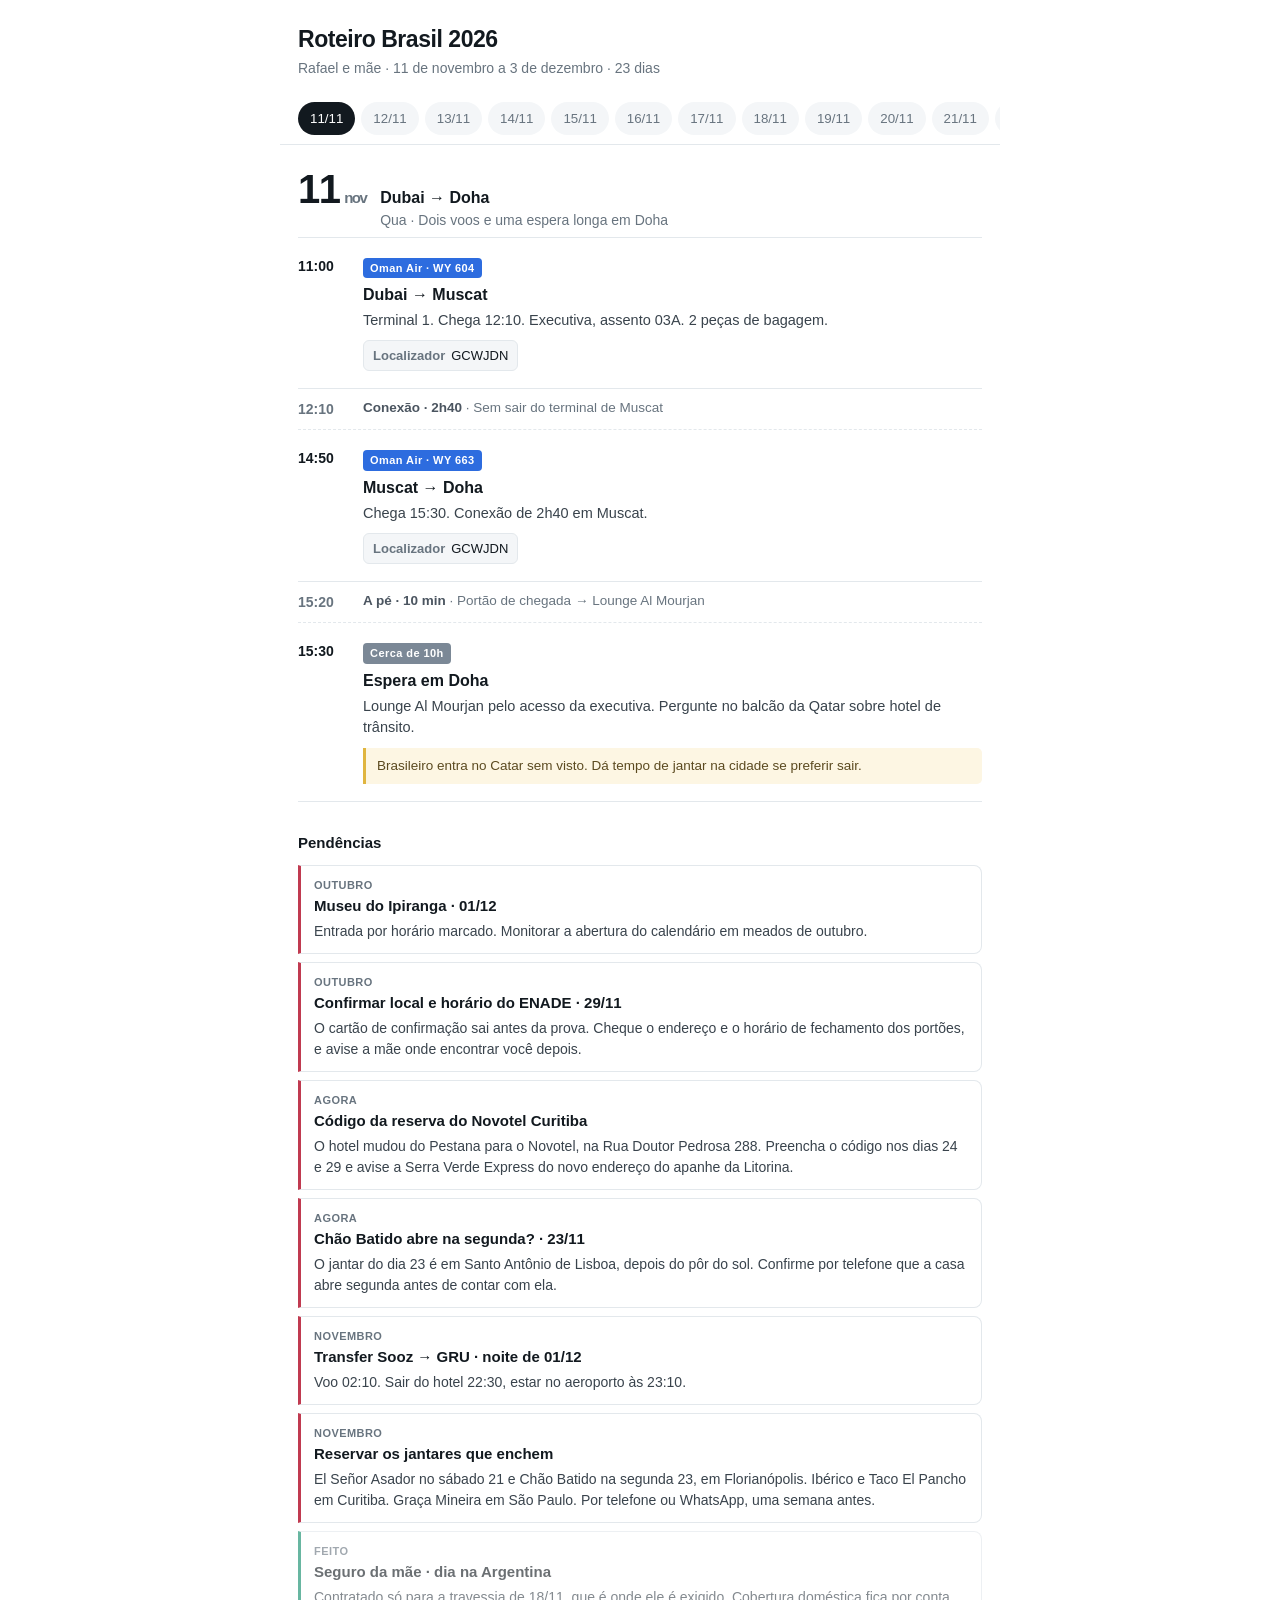
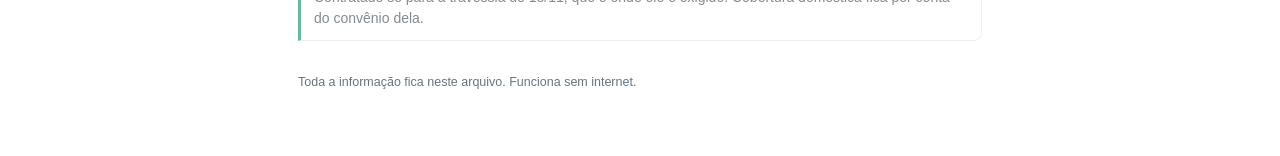
==== roteiro-brasil-2026.html @ 4e63e6e0 "Add files via upload" ====
<!doctype html>
<html lang="pt-BR">
<head>
<meta charset="utf-8">
<meta name="viewport" content="width=device-width,initial-scale=1">
<meta name="theme-color" content="#12191f">
<title>Roteiro Brasil 2026</title>
<style>
:root{
  --ink:#12191f; --paper:#fff; --soft:#f4f6f8; --mut:#68747f; --rule:#e3e8ec;
  --voo:#2d6cdf; --onibus:#6d4bc4; --hotel:#0d8a68; --passeio:#c07000;
  --jantar:#c03a50; --livre:#7b8896; --via:#9aa6b0; --festa:#b13a8e;
}
*{box-sizing:border-box}
html,body{margin:0;padding:0}
body{
  background:var(--paper); color:var(--ink);
  font:16px/1.5 -apple-system,BlinkMacSystemFont,"Segoe UI",Roboto,Helvetica,Arial,sans-serif;
  -webkit-font-smoothing:antialiased;
}
.wrap{max-width:720px;margin:0 auto;padding:0 18px 64px}
header.top{padding:26px 0 14px}
h1{font-size:23px;line-height:1.2;letter-spacing:-.02em;margin:0 0 4px;font-weight:650}
.sub{color:var(--mut);font-size:14px}
nav.dias{
  position:sticky;top:0;z-index:20;background:rgba(255,255,255,.96);
  backdrop-filter:saturate(180%) blur(8px);
  border-bottom:1px solid var(--rule);margin:0 -18px;padding:9px 18px;
  display:flex;gap:6px;overflow-x:auto;scrollbar-width:none;
}
nav.dias::-webkit-scrollbar{display:none}
nav.dias button{
  flex:0 0 auto;font:600 13px/1 inherit;color:var(--mut);background:var(--soft);
  border:1px solid transparent;border-radius:999px;padding:8px 11px;cursor:pointer;
  font-variant-numeric:tabular-nums;
}
nav.dias button[aria-current="true"]{background:var(--ink);color:#fff}
nav.dias button:focus-visible{outline:2px solid var(--voo);outline-offset:2px}
.cabdia{display:flex;gap:14px;align-items:baseline;padding:24px 0 6px;border-bottom:1px solid var(--rule)}
.num{font-size:40px;font-weight:680;letter-spacing:-.04em;font-variant-numeric:tabular-nums;line-height:1}
.num i{font-style:normal;font-size:15px;font-weight:600;color:var(--mut);margin-left:5px}
.cabtxt{flex:1}
.cidade{display:block;font-weight:620;font-size:16px}
.resumo{display:block;color:var(--mut);font-size:14px}
.item{display:flex;gap:13px;padding:17px 0;border-bottom:1px solid var(--rule)}
.hora{flex:0 0 52px;font-variant-numeric:tabular-nums;font-weight:620;font-size:14px;padding-top:1px}
.corpo{flex:1;min-width:0}
.tag{
  display:inline-block;font-size:11px;font-weight:700;letter-spacing:.04em;
  padding:2px 7px;border-radius:4px;color:#fff;margin-bottom:5px;
}
.t{font-weight:620;font-size:16px;margin:0 0 3px}
.x{color:#39434c;font-size:14.5px;margin:0}
.cod{
  display:inline-block;margin-top:8px;font-variant-numeric:tabular-nums;font-size:13px;
  background:var(--soft);border:1px solid var(--rule);border-radius:6px;padding:5px 9px;
}
.cod b{font-weight:600;color:var(--mut);margin-right:6px}
.av{
  margin-top:9px;font-size:13.5px;color:#5b4a20;background:#fdf6e3;
  border-left:3px solid #e0b53f;border-radius:0 5px 5px 0;padding:8px 11px;
}
.via{color:var(--mut);font-size:13.5px;display:flex;gap:13px;padding:9px 0;border-bottom:1px dashed var(--rule)}
.via .hora{color:var(--mut);font-weight:600}
.via b{font-weight:600;color:#4b5560}
.pend{margin:30px 0 10px}
.pend h2{font-size:15px;font-weight:650;margin:0 0 10px}
.p{border:1px solid var(--rule);border-left:3px solid var(--jantar);border-radius:0 8px 8px 0;padding:11px 13px;margin-bottom:8px}
.p.feito{border-left-color:var(--hotel);opacity:.62}
.p .q{font-size:11px;font-weight:700;letter-spacing:.04em;color:var(--mut);text-transform:uppercase}
.p .r{font-weight:620;font-size:15px;margin:2px 0 3px}
.p .s{font-size:14px;color:#39434c}
footer{color:var(--mut);font-size:12.5px;padding-top:22px}
@media print{
  nav.dias{display:none}
  .dia{display:block !important;page-break-after:always}
  body{font-size:11pt}
}
</style>
</head>
<body>
<div class="wrap">
<header class="top">
  <h1>Roteiro Brasil 2026</h1>
  <div class="sub">Rafael e mãe · 11 de novembro a 3 de dezembro · 23 dias</div>
</header>
<nav class="dias" id="nav" aria-label="Dias da viagem"></nav>
<main id="tela"></main>
<section class="pend" id="pend"></section>
<footer>Toda a informação fica neste arquivo. Funciona sem internet.</footer>
</div>
<script>
const DADOS = {"PEND": [{"n": "Outubro", "t": "Museu do Ipiranga · 01/12", "p": "Entrada por horário marcado. Monitorar a abertura do calendário em meados de outubro."}, {"n": "Outubro", "t": "Confirmar local e horário do ENADE · 29/11", "p": "O cartão de confirmação sai antes da prova. Cheque o endereço e o horário de fechamento dos portões, e avise a mãe onde encontrar você depois."}, {"n": "Agora", "t": "Código da reserva do Novotel Curitiba", "p": "O hotel mudou do Pestana para o Novotel, na Rua Doutor Pedrosa 288. Preencha o código nos dias 24 e 29 e avise a Serra Verde Express do novo endereço do apanhe da Litorina."}, {"n": "Agora", "t": "Chão Batido abre na segunda? · 23/11", "p": "O jantar do dia 23 é em Santo Antônio de Lisboa, depois do pôr do sol. Confirme por telefone que a casa abre segunda antes de contar com ela."}, {"n": "Novembro", "t": "Transfer Sooz → GRU · noite de 01/12", "p": "Voo 02:10. Sair do hotel 22:30, estar no aeroporto às 23:10."}, {"n": "Novembro", "t": "Reservar os jantares que enchem", "p": "El Señor Asador no sábado 21 e Chão Batido na segunda 23, em Florianópolis. Ibérico e Taco El Pancho em Curitiba. Graça Mineira em São Paulo. Por telefone ou WhatsApp, uma semana antes."}, {"n": "Feito", "t": "Seguro da mãe · dia na Argentina", "p": "Contratado só para a travessia de 18/11, que é onde ele é exigido. Cobertura doméstica fica por conta do convênio dela."}], "D": [{"d": "11", "m": "nov", "sem": "Qua", "c": "Dubai → Doha", "r": "Dois voos e uma espera longa em Doha", "i": [{"h": "11:00", "k": "voo", "g": "Oman Air · WY 604", "t": "Dubai → Muscat", "x": "Terminal 1. Chega 12:10. Executiva, assento 03A. 2 peças de bagagem.", "cod": "GCWJDN", "cl": "Localizador"}, {"mv": "2h40|Conexão|Sem sair do terminal de Muscat|12:10"}, {"h": "14:50", "k": "voo", "g": "Oman Air · WY 663", "t": "Muscat → Doha", "x": "Chega 15:30. Conexão de 2h40 em Muscat.", "cod": "GCWJDN", "cl": "Localizador"}, {"mv": "10 min|A pé|Portão de chegada → Lounge Al Mourjan|15:20"}, {"h": "15:30", "k": "livre", "g": "Cerca de 10h", "t": "Espera em Doha", "x": "Lounge Al Mourjan pelo acesso da executiva. Pergunte no balcão da Qatar sobre hotel de trânsito.", "av": "Brasileiro entra no Catar sem visto. Dá tempo de jantar na cidade se preferir sair."}]}, {"d": "12", "m": "nov", "sem": "Qui", "c": "Doha → São Paulo", "r": "Chegada, Mercadão e ônibus noturno para Lins", "i": [{"h": "01:35", "k": "voo", "g": "Qatar Airways · WY 6029", "t": "Doha → Guarulhos", "x": "Chega 10:40 no Terminal 3. Qsuite, assento 5K.", "cod": "9TNDDB", "cl": "Reserva Qatar"}, {"h": "11:30", "k": "via", "g": "Transfer · 50 min", "t": "GRU Terminal 3 → ibis, na República", "x": "Já reservado. Chegada por volta das 12:20. Deixe as malas no hotel antes de sair.", "cod": "424878405", "cl": "Booking"}, {"mv": "15 min|Uber|ibis → Mercadão|12:25"}, {"h": "12:40", "k": "passeio", "g": "2h", "t": "Mercado Municipal", "x": "Almoce lá: sanduíche de mortadela no mezanino, no Hocca Bar ou no Bar do Mané, e pastel de bacalhau no Hocca. Depois desça e ande pelos boxes de frutas, que dão prova.", "av": "Fecha às 18:00. Leve algum dinheiro, parte dos boxes ainda prefere espécie."}, {"mv": "15 min|Uber|Mercadão → ibis|14:45"}, {"h": "15:00", "k": "hotel", "g": "Check-in", "t": "ibis budget SP Centro São João", "x": "Av. São João 1140, Centro. Check-in até 23:30. Sem café da manhã.", "cod": "6443.654.205 · PIN 2219", "cl": "Reserva"}, {"h": "19:30", "k": "jantar", "t": "Restaurante do ibis budget", "x": "Jantar no próprio hotel antes de sair. Evita procurar lugar no centro à noite carregando mala."}, {"mv": "20 min|Uber|Hotel → Terminal Barra Funda|21:00"}, {"h": "22:15", "k": "onibus", "g": "Reunidas", "t": "Barra Funda → Lins", "x": "Leito cama, poltrona 55, plataforma 10. Chegue por volta das 21:20, com folga.", "cod": "010323567770", "cl": "Bilhete"}]}, {"d": "13", "m": "nov", "sem": "Sex", "c": "Lins", "r": "Chegada de madrugada e dia com a família", "i": [{"h": "05:30", "k": "via", "g": "Chegada", "t": "Rodoviária de Lins", "x": "Av. Tiradentes 2401. Sua mãe busca vocês no desembarque."}, {"mv": "15 min|Carro|Rodoviária de Lins → Parque Alto da Boa Vista|05:45"}, {"h": "06:00", "k": "livre", "t": "Casa da família", "x": "Vá direto para a casa da sua mãe. Banho, café e descanso antes de o dia começar."}, {"h": "—", "k": "livre", "g": "Dia inteiro", "t": "Família e cidade", "x": "Dia livre com os irmãos e as crianças. Sem nada marcado."}, {"mv": "10 min|Carro|Casa da família → Cristal Palace|14:50"}, {"h": "15:00", "k": "hotel", "g": "Check-in", "t": "Cristal Palace Hotel", "x": "Rua Luiz Gama 1771. 2 noites, café incluído. Deixe a mala e volte para a família.", "cod": "6314.563.781 · PIN 9867", "cl": "Reserva", "av": "Obra no prédio das 09:00 às 19:00. Como você passa o dia fora, só incomoda se voltar para descansar à tarde."}, {"h": "19:00", "k": "jantar", "t": "Em casa, com a mãe", "x": "Sem restaurante. Ela cozinha."}]}, {"d": "14", "m": "nov", "sem": "Sáb", "c": "Lins", "r": "Dia livre e a festa de 90 anos da vó Maria", "i": [{"h": "—", "k": "livre", "g": "Dia livre", "t": "Sem planos", "x": "Dia aberto com a família. A festa é só à noite."}, {"h": "19:30", "k": "festa", "g": "Compromisso do dia", "t": "Festa de 90 anos da vó Maria", "x": "O único compromisso da viagem com data que não se remarca. A festa tem buffet, então não há jantar marcado.", "av": "Leve a câmera carregada e cartão vazio. É o material mais valioso que você vai trazer da viagem."}]}, {"d": "15", "m": "nov", "sem": "Dom", "c": "Lins → Bauru → Foz", "r": "Manhã com a família e a conexão mais apertada da viagem", "i": [{"h": "08:00", "k": "hotel", "g": "Check-out", "t": "Cristal Palace", "x": "Check-out das 06:00 às 13:00. Saia cedo e deixe as malas na casa da família."}, {"mv": "10 min|Carro|Cristal Palace → Casa da família|08:05"}, {"h": "08:15", "k": "livre", "g": "Manhã e início da tarde", "t": "Livre com a família", "x": "Despedida sem pressa. Faça a refeição principal aqui, porque em Bauru sobra pouco mais de uma hora."}, {"mv": "10 min|Carro|Casa da família → Rodoviária de Lins|14:30"}, {"h": "15:05", "k": "onibus", "g": "Reunidas", "t": "Lins → Bauru", "x": "Executivo. Rafa poltrona 3, mãe poltrona 4. Chega 17:20. Chegue por volta das 14:40.", "cod": "Rafa 010332443574 · Mãe 010332443908", "cl": "Bilhetes"}, {"h": "17:20", "k": "livre", "g": "1h55 até o Garcia", "t": "Bauru", "x": "Sem tempo para sair da rodoviária. Coma algo ali mesmo e fique de olho na plataforma.", "av": "É a folga mais curta do roteiro. Se o Reunidas atrasar muito, o Garcia das 19:15 é o único do dia. Plano B: Hotel Saint Martin, a minutos da rodoviária."}, {"h": "19:15", "k": "onibus", "g": "Viação Garcia", "t": "Bauru → Foz do Iguaçu", "x": "Cabine cama. Rafa poltrona 79, mãe poltrona 80. Linha Ribeirão Preto–Foz do Iguaçu.", "cod": "Rafa 4378632 · Mãe 4378633", "cl": "Bilhetes", "av": "A plataforma não vem impressa no bilhete. Confirme no painel ao chegar em Bauru."}]}, {"d": "16", "m": "nov", "sem": "Seg", "c": "Foz do Iguaçu", "r": "Chegada de ônibus e Itaipu à tarde. Dia curto de propósito", "i": [{"h": "09:25", "k": "via", "g": "Chegada", "t": "Rodoviária de Foz", "x": "Desembarque, retirada das malas do bagageiro e táxi ou app. Conte uns 30 min até estar no carro."}, {"mv": "20 min|Uber|Rodoviária de Foz → Recanto Cataratas|09:55"}, {"h": "10:15", "k": "hotel", "g": "Guarda-volumes", "t": "Recanto Cataratas Thermas Resort", "x": "Av. Costa e Silva 3500. Check-in só às 15:00. Deixe as malas, use as piscinas termais e almoce ali antes de Itaipu.", "cod": "5712.155.290 · PIN 6847", "cl": "Reserva"}, {"mv": "25 min|Uber|Recanto Cataratas → Itaipu|14:05"}, {"h": "14:30", "k": "passeio", "t": "Itaipu Special Tour", "x": "Av. Tancredo Neves 6702. Visita às 15:00, chegue 30 min antes.", "cod": "LB28862517", "cl": "Ingresso", "av": "Nenhum tipo de bolsa é permitido, armário custa R$ 10. Calçado fechado sem salto. Documento com foto. Drones proibidos."}, {"mv": "20 min|Uber|Itaipu → Monjolo|19:40"}, {"h": "20:00", "k": "jantar", "g": "Jantar decidido", "t": "Baru Gastronomia", "x": "Av. Paraná 3515, Monjolo. Contemporânea, porções generosas. Aberto das 07:00 à meia-noite, todos os dias.", "cod": "+55 45 99112-5003", "cl": "Telefone"}]}, {"d": "17", "m": "nov", "sem": "Ter", "c": "Foz do Iguaçu", "r": "Manhã livre, Parque das Aves e o pôr do sol", "i": [{"h": "09:00", "k": "livre", "g": "Manhã livre", "t": "Descanso no Recanto", "x": "Termas, piscina e café sem pressa. O dia só começa de verdade às 13:00."}, {"mv": "20 min|Uber|Recanto Cataratas → Parque das Aves|12:40"}, {"h": "13:00", "k": "passeio", "g": "3h", "t": "Parque das Aves", "x": "Entrada válida das 08:30 às 16:30. Fica em frente ao Parque Nacional.", "cod": "LB28862797", "cl": "Ingresso"}, {"mv": "5 min|A pé|Parque das Aves → Centro de Visitantes|16:25"}, {"h": "16:30", "k": "passeio", "t": "Pôr do Sol nas Cataratas", "x": "Embarque no Centro de Visitantes às 17:00 ou 17:30. Desembarque no Espaço Naipi dá acesso aos elevadores da Garganta do Diabo sem trilha. Brinde com espumante incluso.", "cod": "LB30619681", "cl": "Ingresso", "av": "Retire a pulseira antes, na Sala de Turismo do Centro de Visitantes. Acontece com qualquer clima."}, {"mv": "20 min|Uber|Espaço Naipi → Recanto Cataratas|19:40"}, {"h": "20:00", "k": "jantar", "t": "No Recanto Cataratas", "x": "Sem sair de novo. Vocês voltam do pôr do sol já tarde e o restaurante do resort resolve."}]}, {"d": "18", "m": "nov", "sem": "Qua", "c": "Foz → Argentina", "r": "Lado argentino das cataratas. Dia de passaporte", "i": [{"h": "—", "k": "passeio", "g": "Dia inteiro", "t": "Cataratas Argentinas", "x": "Transporte compartilhado, ingresso e taxa de turismo inclusos. O almoço não está incluso: coma nos restaurantes do parque ou leve lanche, porque o dia inteiro é dentro dele.", "cod": "Venda 190815", "cl": "Reserva", "av": "Leve o passaporte e uma cópia do documento da mãe. O horário do apanhe é informado depois das 18:30 do dia anterior. Pós-venda +55 45 99134-1079."}, {"mv": "40 min|Van|Puerto Iguazú → Recanto Cataratas|17:50"}, {"h": "18:30", "k": "via", "g": "Volta", "t": "Chegada ao Recanto", "x": "Horário aproximado. Dia inteiro em pé, com travessia de fronteira nos dois sentidos."}, {"h": "20:00", "k": "jantar", "g": "Decidir no dia", "t": "No Recanto ou TropCalia", "x": "Se vocês voltarem da Argentina depois das 18:30, jantem no resort mesmo. Se chegarem cedo e com disposição, o TropCalia fica a 15 min e vai até 23:30.", "cod": "+55 45 99809-0120", "cl": "TropCalia"}]}, {"d": "19", "m": "nov", "sem": "Qui", "c": "Foz → Florianópolis", "r": "Amanhecer nas cataratas, termas e ônibus noturno", "i": [{"mv": "20 min|Uber|Recanto Cataratas → Parque Nacional|04:40"}, {"h": "05:00", "k": "passeio", "g": "Madrugada", "t": "Amanhecer nas Cataratas com café", "x": "Entrada no parque brasileiro antes da abertura ao público. Café no Porto Canoas.", "cod": "Venda 190815", "cl": "Reserva", "av": "De madrugada há pouco carro rodando. Peça o Uber com antecedência ou combine o táxi na recepção do Recanto na noite anterior."}, {"mv": "25 min|Uber|Parque Nacional → Recanto Cataratas|11:35"}, {"h": "12:00", "k": "hotel", "g": "Check-out", "t": "Recanto Cataratas", "x": "Deixe as malas na bagageira até a hora do ônibus."}, {"h": "14:00", "k": "livre", "g": "Tarde", "t": "Termas do Recanto", "x": "Lado brasileiro já visto no amanhecer e no pôr do sol. A tarde fica para as piscinas termais antes do ônibus."}, {"mv": "20 min|Uber|Recanto Cataratas → Rodoviária de Foz|17:20"}, {"h": "18:15", "k": "onibus", "g": "Catarinense", "t": "Foz → Florianópolis", "x": "Embarque das 18:15 às 18:44, saída 18:45. Leito cama, poltronas 61 e 62. Chegue por volta das 17:40.", "cod": "Rafa BPE 7012154 · Mãe BPE 7012153", "cl": "Bilhetes"}]}, {"d": "20", "m": "nov", "sem": "Sex", "c": "Florianópolis", "r": "Chegada, centro histórico e ponte no fim da tarde", "i": [{"h": "11:00", "k": "via", "g": "Chegada", "t": "Rodoviária de Florianópolis", "x": "Carro até o Novotel, cerca de 15 min."}, {"mv": "15 min|Uber|Rodoviária de Floripa → Novotel|11:15"}, {"h": "11:30", "k": "hotel", "g": "Guarda-volumes", "t": "Novotel Florianópolis", "x": "Av. Rubens Arruda Ramos 2034, Beira Mar Norte. Deixe as malas, o quarto sai às 15:00.", "cod": "6172.585.897 · PIN 3972", "cl": "Reserva", "av": "Peça early check-in no balcão. Se houver quarto livre, a rede Accor costuma liberar sem cobrar."}, {"mv": "10 min|Uber|Novotel → Mercado Público|11:50"}, {"h": "12:00", "k": "passeio", "g": "1h30", "t": "Mercado Público", "x": "Almoço ali mesmo, logo na chegada."}, {"mv": "3 min|A pé|Mercado Público → Praça XV|13:42"}, {"h": "13:45", "k": "passeio", "g": "1h", "t": "Praça XV e Catedral", "x": "A figueira centenária da praça e a catedral ficam lado a lado. Passeio curto e sombreado."}, {"mv": "20 min|A pé|Praça XV → mirante da ponte|14:40"}, {"h": "15:00", "k": "passeio", "g": "1h30", "t": "Ponte Hercílio Luz", "x": "Fica perto do centro, então aproveite que vocês já estão aqui em vez de voltar depois. O mirante do lado da ilha é o melhor ângulo.", "av": "Se alguém estiver cansado, pegue Uber. São 8 min da praça."}, {"mv": "10 min|Uber|Mirante da ponte → Novotel|16:50"}, {"h": "17:00", "k": "hotel", "g": "Check-in", "t": "Novotel Florianópolis", "x": "Quatro noites, 2 camas de solteiro, café incluído. Banho e descanso antes do jantar."}, {"mv": "10 min|Uber|Novotel → Praça Getúlio Vargas|19:50"}, {"h": "20:00", "k": "jantar", "g": "Jantar decidido", "t": "Los Troncos Parrilla", "x": "Praça Getúlio Vargas 158, Centro. Parrilla uruguaia, carne no ponto certo. Sexta até 23:00. Reserve, costuma lotar.", "cod": "+55 48 99205-3743", "cl": "Telefone"}]}, {"d": "21", "m": "nov", "sem": "Sáb", "c": "Florianópolis", "r": "Costa da Lagoa de barco, o vilarejo sem carros", "i": [{"mv": "25 min|Uber|Novotel → Lagoa da Conceição|09:00"}, {"h": "09:25", "k": "via", "g": "Embarque", "t": "Centrinho da Lagoa da Conceição", "x": "O embarque da Cooperbarco fica na Rua Sen. Ivo D'Aquino 2, na beira da lagoa.", "av": "A Cooperbarco só aceita pix, débito ou dinheiro. Cartão de crédito não passa."}, {"h": "09:45", "k": "passeio", "g": "Barco · 30 min", "t": "Travessia até a Costa da Lagoa", "x": "Barco da Cooperbarco atravessando a Lagoa da Conceição. Sente do lado esquerdo para a vista dos morros."}, {"h": "10:15", "k": "passeio", "g": "4h", "t": "Costa da Lagoa", "x": "Vilarejo sem carro nenhum, só trilha e casas na beira d'água. Caminhe pela margem, sente nos restaurantes sobre a água e almoce lá.", "av": "Terreno plano na beira, mas com degraus nos trapiches. Sapato fechado ajuda. Sábado o vilarejo inteiro funciona, que é a vantagem de ter trocado o dia."}, {"h": "14:30", "k": "passeio", "g": "Barco · 30 min", "t": "Volta para a Lagoa da Conceição", "x": "Confirme o horário do último barco na chegada. Eles rodam das 08:00 às 20:00, mas com intervalos."}, {"mv": "25 min|Uber|Lagoa da Conceição → Novotel|15:05"}, {"h": "15:30", "k": "livre", "g": "Tarde livre", "t": "Volta ao Novotel", "x": "Banho e descanso. O dia inteiro foi na água e o jantar é a cinco minutos a pé."}, {"mv": "5 min|A pé|Novotel → Rua Bocaiúva|19:25"}, {"h": "19:30", "k": "jantar", "g": "Jantar decidido", "t": "El Señor Asador de Brasa", "x": "Rua Bocaiúva 2098, Centro. Carnes na brasa, cordeiro e arroz de pato. Sábado até 23:20, a cinco minutos a pé do hotel.", "cod": "+55 48 3113-2088", "cl": "Telefone"}]}, {"d": "22", "m": "nov", "sem": "Dom", "c": "Florianópolis", "r": "Dia inteiro no norte da ilha, sem travessia", "i": [{"mv": "35 min|Uber|Novotel → Jurerê|09:30"}, {"h": "10:05", "k": "passeio", "g": "2h30", "t": "Praia de Jurerê", "x": "Mar calmo e areia plana, boa para caminhar a orla inteira. A parte tradicional, e não Jurerê Internacional, é mais tranquila num domingo."}, {"mv": "5 min|A pé|Orla → restaurantes da Av. dos Búzios|12:40"}, {"h": "12:45", "k": "jantar", "g": "1h30", "t": "Almoço em Jurerê", "x": "Faça a refeição principal aqui. Tem casa de carne e massa além dos frutos do mar."}, {"mv": "12 min|Uber|Jurerê → Praia Daniela|14:18"}, {"h": "14:30", "k": "passeio", "g": "2h", "t": "Praia Daniela", "x": "A 12 min dali, ainda mais calma e rasa. Boa para sentar à sombra no fim da tarde."}, {"mv": "35 min|Uber|Praia Daniela → Novotel|16:55"}, {"h": "17:30", "k": "livre", "g": "Volta", "t": "Novotel Florianópolis", "x": "Tarde livre. Amanhã é o dia mais longo da ilha, com pôr do sol em Santo Antônio e jantar por lá."}, {"mv": "8 min|Uber|Novotel → Centro|19:52"}, {"h": "20:00", "k": "jantar", "g": "Jantar decidido", "t": "Trattoria Carbone", "x": "Rua Felipe Schmidt 869, Centro. Costela invernale e risoto. Domingo até 23:00, quando quase tudo no centro fecha.", "cod": "+55 48 3054-0731", "cl": "Telefone"}]}, {"d": "23", "m": "nov", "sem": "Seg", "c": "Florianópolis", "r": "Praias do leste e pôr do sol açoriano", "i": [{"mv": "25 min|Uber|Novotel → Praia Mole|09:00"}, {"h": "09:25", "k": "passeio", "g": "2h", "t": "Praia Mole", "x": "Areia clara e morros dos dois lados. Mar forte, é praia de olhar mais do que de entrar.", "av": "Segunda de manhã é o horário mais vazio da semana nas praias do leste."}, {"mv": "10 min|Uber|Praia Mole → Praia da Joaquina|11:25"}, {"h": "11:35", "k": "passeio", "g": "1h15", "t": "Praia da Joaquina", "x": "A 10 min da Mole. Vale pelas dunas e pelo mirante da entrada, mesmo sem descer à areia."}, {"mv": "10 min|Uber|Joaquina → Lagoa da Conceição|12:50"}, {"h": "13:00", "k": "jantar", "g": "1h15", "t": "Almoço na Lagoa", "x": "Parada só para comer, no caminho de volta. As praias não têm boa estrutura de restaurante e a Lagoa fica a 10 min da Joaquina."}, {"mv": "25 min|Uber|Lagoa da Conceição → Novotel|14:15"}, {"h": "14:40", "k": "livre", "g": "2h", "t": "Descanso no Novotel", "x": "Duas horas deitado antes de sair para o pôr do sol. O dia termina tarde e o jantar é longe do hotel."}, {"mv": "25 min|Uber|Novotel → Santo Antônio de Lisboa|16:45"}, {"h": "17:10", "k": "passeio", "g": "2h15", "t": "Santo Antônio de Lisboa", "x": "Vilarejo açoriano com o melhor pôr do sol da ilha. O sol se põe às 18:50 em novembro."}, {"mv": "5 min|A pé|Centrinho de Santo Antônio → restaurante|19:25"}, {"h": "19:30", "k": "jantar", "g": "Jantar decidido", "t": "Restaurante Chão Batido", "x": "Rua Quinze de Novembro 103, Santo Antônio de Lisboa. Frutos do mar com vista da baía, no próprio vilarejo do pôr do sol.", "cod": "+55 48 3235-2186", "cl": "Telefone", "av": "Confirme por telefone se abre na segunda. Se estiver fechado, volte ao centro: a Trattoria Carbone e o Mercado Público ficam a 25 min de Uber daqui."}, {"mv": "25 min|Uber|Santo Antônio de Lisboa → Novotel|21:00"}, {"h": "21:25", "k": "livre", "t": "Última noite em Floripa", "x": "A mala se arruma amanhã de manhã, sem pressa. O check-out é ao meio-dia e o ônibus para Curitiba só sai às 12:45."}]}, {"d": "24", "m": "nov", "sem": "Ter", "c": "Florianópolis → Curitiba", "r": "Cinco horas de estrada, de dia, e chegada ao centro", "i": [{"h": "—", "k": "livre", "g": "Manhã", "t": "Manhã livre na Beira Mar", "x": "Café no hotel, uma última caminhada na orla e a mala fechada com calma. O check-out é só ao meio-dia."}, {"mv": "5 min|A pé|Novotel → restaurantes da orla|10:25"}, {"h": "10:30", "k": "jantar", "g": "1h", "t": "Almoço cedo na Beira Mar", "x": "Coma antes de embarcar. O ônibus sai 12:45 e vocês só chegam em Curitiba às 19:00."}, {"h": "12:00", "k": "hotel", "g": "Check-out", "t": "Novotel Florianópolis", "x": "Check-out no horário. A rodoviária fica a 15 min.", "cod": "6172.585.897 · PIN 3972", "cl": "Reserva"}, {"mv": "15 min|Uber|Novotel → Rodoviária de Florianópolis|12:15"}, {"h": "12:45", "k": "onibus", "g": "Penha", "t": "Florianópolis → Curitiba", "x": "Plataforma VIP Penha. Cama. Rafa poltrona 53, mãe poltrona 52. Chegada por volta das 19:00.", "cod": "Rafa 010335300370 · Mãe 010335300375", "cl": "Bilhetes", "av": "Viagem diurna, cinco horas pela BR-101, a única do roteiro com paisagem. Compre água e algo para comer na rodoviária antes de embarcar."}, {"mv": "12 min|Uber|Rodoferroviária → Novotel, no centro|19:15"}, {"h": "19:30", "k": "hotel", "g": "Check-in", "t": "Novotel Curitiba Batel", "x": "Rua Doutor Pedrosa 288, Centro. Cinco noites, café incluído. Apesar do nome, o hotel fica no centro, a quatro minutos a pé da Rua 24 Horas.", "cod": "a preencher", "cl": "Reserva", "av": "Ponha aqui o código da reserva do Novotel antes de viajar."}, {"mv": "12 min|Uber|Novotel → Rua Bpo. Dom José|20:18"}, {"h": "20:30", "k": "jantar", "g": "Jantar decidido", "t": "Taco El Pancho", "x": "Rua Bpo. Dom José 2293, Batel. Fajitas e tacos com música ao vivo. Terça até 01:00.", "cod": "+55 41 99759-6000", "cl": "Telefone", "av": "Costuma lotar. Reserve por telefone quando chegar em Curitiba."}]}, {"d": "25", "m": "nov", "sem": "Qua", "c": "Curitiba", "r": "Jardim Botânico de manhã, Niemeyer à tarde", "i": [{"h": "—", "k": "livre", "g": "Manhã", "t": "Café da manhã no Novotel", "x": "Café incluído. Saiam por volta das 09:15."}, {"mv": "12 min|Uber|Novotel → Jardim Botânico|09:18"}, {"h": "09:30", "k": "passeio", "g": "2h30", "t": "Jardim Botânico", "x": "Abre às 06:00. A estufa de vidro, o jardim francês e a trilha do bosque."}, {"mv": "12 min|Uber|Jardim Botânico → centro|12:18"}, {"h": "12:30", "k": "jantar", "g": "1h15", "t": "Almoço", "x": "Coma antes do museu."}, {"mv": "8 min|Uber|Almoço → Museu Oscar Niemeyer|13:52"}, {"h": "14:00", "k": "passeio", "g": "2h", "t": "Museu Oscar Niemeyer", "x": "O Olho e o anexo. Fecha às segundas, quarta é dia tranquilo."}, {"mv": "8 min|Uber|Museu Oscar Niemeyer → Novotel|16:22"}, {"h": "16:30", "k": "livre", "g": "Descanso", "t": "Volta ao Novotel", "x": "Banho e uma hora deitado antes do jantar."}, {"mv": "12 min|Uber|Novotel → Água Verde|19:18"}, {"h": "19:30", "k": "jantar", "g": "Jantar decidido", "t": "Restaurante Ibérico", "x": "Av. Água Verde 588. Bacalhau, paella e flamenco em algumas noites. Quarta até 23:00.", "cod": "+55 41 99980-1003", "cl": "Telefone"}]}, {"d": "26", "m": "nov", "sem": "Qui", "c": "Curitiba", "r": "Centro histórico de manhã, Expomotorhome à tarde", "i": [{"mv": "7 min|Uber|Novotel → Mercado Municipal|08:53"}, {"h": "09:00", "k": "passeio", "g": "1h30", "t": "Mercado Municipal de Curitiba", "x": "Abre às 07:00 e fecha segunda. Boxes de frios, café e o setor orgânico. Bom lugar para o café da manhã reforçado."}, {"mv": "8 min|A pé|Mercado Municipal → Rua XV|10:37"}, {"h": "10:45", "k": "passeio", "g": "1h30", "t": "Rua XV e Largo da Ordem", "x": "Calçadão, Boca Maldita e o casario do centro histórico. Tudo a pé, num raio de 15 min."}, {"h": "12:30", "k": "jantar", "g": "1h", "t": "Almoço no centro", "x": "Coma antes de subir para Pinhais. A feira não tem praça de alimentação garantida."}, {"mv": "30 min|Uber|Centro → Expotrade, em Pinhais|13:30"}, {"h": "14:00", "k": "passeio", "g": "6h · até 20:00", "t": "10ª Expomotorhome", "x": "Expotrade Convention Center, Pinhais.", "cod": "Pedido 3387368", "cl": "Ingresso", "av": "Ingresso pessoal e intransferível, documento com foto. Leve fita métrica, fotografe a placa de cada modelo junto com o interior e pergunte a carga útil com os tanques cheios. Saiam por volta das 20:00."}, {"mv": "30 min|Uber|Expotrade, Pinhais → centro|20:00"}, {"h": "20:30", "k": "jantar", "t": "No Novotel", "x": "Vocês voltam da feira tarde e cansados. Coma no hotel e durma.", "av": "Se chegarem antes das 20:00 e com fome de restaurante, o Babilônia fica a 10 min e serve até meia-noite: +55 41 3082-6009."}]}, {"d": "27", "m": "nov", "sem": "Sex", "c": "Curitiba → Morretes", "r": "Litorina Luxo pela Serra do Mar. O passeio do roteiro", "i": [{"h": "07:00", "k": "via", "g": "Apanhe", "t": "Transfer no hotel", "x": "A partir das 07:00. Se não houver apanhe, apresentar 07:30 no Bloco C.", "cod": "Reserva 189865", "cl": "Reserva", "av": "Avise a Serra Verde do novo endereço. O apanhe estava registrado no Pestana, no Batel, e agora é no Novotel, na Rua Doutor Pedrosa 288."}, {"h": "08:30", "k": "passeio", "g": "Serra Verde Express", "t": "Litorina Luxo Copacabana → Morretes", "x": "Vagão 19, poltronas 9 e 10. Almoço com barreado, Hisgeopar e tour em Antonina. Retorno de van às 17:30.", "cod": "88958485 · 88958566", "cl": "Vouchers"}, {"h": "19:30", "k": "jantar", "t": "Leve, no Novotel", "x": "O almoço da Litorina é barreado, prato pesado, e vocês voltam de van às 17:30 cansados. Algo simples no hotel resolve."}]}, {"d": "28", "m": "nov", "sem": "Sáb", "c": "Curitiba", "r": "Tanguá, Ópera de Arame e Barigui, tudo no mesmo arco", "i": [{"mv": "20 min|Uber|Novotel → Parque Tanguá|08:40"}, {"h": "09:00", "k": "passeio", "g": "1h30", "t": "Parque Tanguá", "x": "Mirante sobre a antiga pedreira, cascata e o túnel entre os dois lados. Sábado enche depois das 11:00, chegue cedo."}, {"mv": "15 min|A pé|Parque Tanguá → Ópera de Arame|10:30"}, {"h": "10:45", "k": "passeio", "g": "45 min", "t": "Ópera de Arame", "x": "Fica ao lado do Tanguá, dá para ir a pé em 15 min. Estrutura tubular sobre um lago, visita rápida."}, {"mv": "10 min|Uber|Ópera de Arame → Santa Felicidade|11:50"}, {"h": "12:00", "k": "jantar", "g": "1h30", "t": "Almoço em Santa Felicidade", "x": "Bairro italiano a 10 min da Ópera. Cantinas de rodízio de massa, prato típico de Curitiba."}, {"mv": "10 min|Uber|Santa Felicidade → Parque Barigui|14:20"}, {"h": "14:30", "k": "passeio", "g": "2h", "t": "Parque Barigui", "x": "Capivaras, lago e área de caminhada plana. O parque mais fácil para a mãe andar sem subida."}, {"mv": "15 min|Uber|Parque Barigui → Novotel|16:45"}, {"h": "17:00", "k": "livre", "g": "Descanso", "t": "Volta ao Novotel", "x": "Banho e pausa antes do último jantar com a sua mãe."}, {"mv": "12 min|Uber|Novotel → Água Verde|19:18"}, {"h": "19:30", "k": "jantar", "g": "Jantar decidido", "t": "Barolo Curitiba", "x": "Av. Silva Jardim 2487, Água Verde. Casa tradicional de Curitiba. Sábado das 19:00 à meia-noite. Porções grandes, feitas para dividir, então peça menos do que parece.", "cod": "+55 41 3243-3430", "cl": "Telefone", "av": "Último jantar com a sua mãe. Reserve com antecedência, sábado enche."}]}, {"d": "29", "m": "nov", "sem": "Dom", "c": "Curitiba · ENADE e separação", "r": "Prova à tarde, mãe no shopping, dois ônibus à noite", "i": [{"mv": "6 min|Uber|Novotel → Largo da Ordem|08:54"}, {"h": "09:00", "k": "passeio", "g": "1h30", "t": "Feira do Largo da Ordem", "x": "Só aos domingos, das 09:00 às 14:00. Vá com a mãe antes da prova, dá tempo folgado."}, {"mv": "6 min|Uber|Largo da Ordem → Novotel|10:24"}, {"h": "10:30", "k": "jantar", "g": "30 min", "t": "Almoço cedo, antes da prova", "x": "Coma leve. A prova é longa e você não vai poder sair para comer."}, {"h": "11:00", "k": "via", "g": "Rafa", "t": "Sair para o local do ENADE", "x": "Leve documento com foto e caneta preta.", "av": "Confirme o endereço e o horário de fechamento dos portões no cartão de confirmação. Portão fechado não abre."}, {"h": "11:00", "k": "hotel", "g": "Mãe", "t": "Check-out do Novotel", "x": "Check-out até 12:00. As duas malas ficam no guarda-volumes do hotel.", "cod": "a preencher", "cl": "Reserva"}, {"mv": "8 min|Uber|Novotel → Shopping Estação|11:52"}, {"h": "12:00", "k": "livre", "g": "Mãe · tarde", "t": "Shopping Estação", "x": "Av. Sete de Setembro 2775, a 8 min do hotel. Praça de alimentação, cinema e ar condicionado. Lugar seguro para passar a tarde e almoçar.", "av": "O ponto de espera mudou junto com o hotel. O Shopping Batel ficava ao lado do Pestana, e o Novotel está no centro."}, {"h": "17:30", "k": "via", "g": "Encontro", "t": "Shopping Estação", "x": "Combine um ponto fixo, não só o shopping. A praça de alimentação funciona bem.", "av": "Se a prova terminar depois das 18:00, mude o plano: a mãe pega as malas no Novotel e vai direto para a rodoferroviária, e você a encontra lá."}, {"mv": "8 min|Uber|Shopping Estação → Novotel|18:22"}, {"h": "18:30", "k": "hotel", "g": "Malas", "t": "Buscar as malas no Novotel", "x": "8 min de carro do shopping."}, {"mv": "12 min|Uber|Novotel → Rodoferroviária|19:00"}, {"h": "19:15", "k": "via", "g": "Chegada ao terminal", "t": "Rodoferroviária de Curitiba", "x": "Av. Presidente Affonso Camargo 330. Localize a plataforma 16 antes de qualquer outra coisa."}, {"h": "19:45", "k": "onibus", "g": "Satélite Norte · mãe", "t": "Curitiba → Lins", "x": "Plataforma 16, poltrona 47, leito cama. Linha Goiânia–Florianópolis.", "cod": "010021796905", "cl": "Bilhete", "av": "Combine com seus irmãos quem busca ela na rodoviária de Lins na manhã do dia 30."}, {"h": "20:00", "k": "livre", "g": "3h no terminal", "t": "Jantar e espera na rodoferroviária", "x": "A praça de alimentação fica no piso superior do Bloco Estadual e funciona 24 horas. Estação Rodo é a melhor da casa: prato feito com bife bem servido sai perto de R$ 40 com refrigerante. Express Dom Bolinha fica ao lado, serve o mesmo cardápio e tem café coado na hora por uns R$ 5. O salão tem mesas, sofás e tomadas para carregar o celular.", "av": "Peça o cardápio completo, não só o que estiver na mesa. Há relato de duas versões diferentes, uma com pratos mais caros. Guarda-volumes funciona 24h com pix e cartão. Caixas eletrônicos ficam perto do desembarque."}, {"h": "23:00", "k": "onibus", "g": "Penha · Rafa", "t": "Curitiba → São Paulo", "x": "Portão J, poltrona 35, cama individual. Chega ao Tietê por volta das 05:30. Esteja no portão às 22:40.", "cod": "010323536305", "cl": "Bilhete"}]}, {"d": "30", "m": "nov", "sem": "Seg", "c": "São Paulo", "r": "Manhã de sono, Pinacoteca e tarde livre", "i": [{"h": "05:30", "k": "via", "g": "Chegada", "t": "Rodoviária do Tietê", "x": "Com mala, prefira carro pelo app."}, {"mv": "20 min|Uber|Rodoviária do Tietê → Sooz, na República|05:55"}, {"h": "06:15", "k": "hotel", "g": "Entrada", "t": "Sooz Hotel Collection", "x": "Av. São Luís 234, República. Quarto reservado desde 29/11 para entrar de manhã. Durma até umas 10:00.", "cod": "6800.543.753 · PIN 1786", "cl": "Reserva"}, {"mv": "12 min|Uber|Sooz → Estação da Luz|11:18"}, {"h": "11:30", "k": "passeio", "g": "2h", "t": "Pinacoteca e Parque da Luz", "x": "A Pinacoteca fecha às terças, então hoje é o único dia possível.", "av": "Segunda o Museu do Ipiranga e o MASP estão fechados."}, {"mv": "12 min|Uber|Luz → República|13:33"}, {"h": "13:45", "k": "jantar", "g": "1h", "t": "Almoço perto do hotel", "x": "Largo do Arouche e arredores têm mesa boa e barata a 5 min a pé."}, {"mv": "10 min|Uber|República → Consolação|14:50"}, {"h": "15:00", "k": "passeio", "g": "2h30", "t": "Rua Frei Caneca", "x": "A rua gay de São Paulo, entre a Paulista e a Consolação. Shopping Frei Caneca, cafés e lojas. De tarde é tranquila, boa para andar sem pressa."}, {"mv": "10 min|Uber|Frei Caneca → Sooz|17:50"}, {"h": "18:00", "k": "livre", "g": "Descanso", "t": "Banho e pausa", "x": "Você acordou às 05:00. Uma hora de sono aqui muda a noite."}, {"mv": "5 min|A pé|Sooz → Largo do Arouche|19:55"}, {"h": "20:00", "k": "jantar", "t": "Estrela do Arouche ou Virado-sp", "x": "Largo do Arouche 82 e 150. Os dois abrem segunda, são casuais e ficam a cinco minutos do hotel."}, {"mv": "8 min|A pé|Largo do Arouche → Rua Bento Freitas|21:52"}, {"h": "22:00", "k": "livre", "g": "Noite", "t": "Dedalos Bar", "x": "Rua Bento Freitas 38, República. Aberto 24 horas, todos os dias. Levam documento com foto na porta.", "av": "O Wild Thermas, na Rua Dr. Veiga Filho 802 em Higienópolis, fecha às 23:00 na segunda. 10 min de Uber, só vale se você sair cedo."}]}, {"d": "01", "m": "dez", "sem": "Ter", "c": "São Paulo", "r": "Ipiranga, Ibirapuera e saída para o voo", "i": [{"mv": "25 min|Uber|Sooz → Museu do Ipiranga|08:35"}, {"h": "09:00", "k": "passeio", "g": "2h30", "t": "Museu do Ipiranga", "x": "Entrada por horário marcado. O jardim antes do prédio já vale a caminhada.", "av": "Ingresso ainda não comprado. Monitorar o calendário em meados de outubro."}, {"mv": "25 min|Uber|Ipiranga → Centro|12:05"}, {"h": "12:30", "k": "jantar", "g": "1h", "t": "Almoço", "x": "Coma bem. À noite você embarca e só janta no avião de madrugada."}, {"mv": "20 min|Uber|Almoço → Parque Ibirapuera|13:40"}, {"h": "14:00", "k": "passeio", "g": "2h", "t": "Parque Ibirapuera", "x": "Plano, sombreado e enorme. Entre pelo Portão 10, ande até a Marquise e o lago. Se der vontade de museu, o MAC USP fica ali com terraço aberto."}, {"mv": "20 min|Uber|Parque Ibirapuera → Sooz|16:40"}, {"h": "17:00", "k": "hotel", "g": "Antes de sair", "t": "Malas prontas", "x": "Deixe tudo fechado agora. Você volta ao hotel só para pegar e sair.", "av": "Se quiser sair à noite antes do voo, o Dedalos abre 24h e fica a 8 min a pé do hotel. Dá para ir às 20:00 e ainda sair às 22:30."}, {"h": "19:30", "k": "jantar", "t": "Jantar no hotel ou delivery", "x": "Refeição simples antes do aeroporto."}, {"h": "22:30", "k": "via", "g": "Transfer", "t": "Sooz → GRU", "x": "45 min de carro. Estar no Terminal 3 às 23:10.", "av": "Transfer ainda não reservado. O check-out formal é 02/12 até 12:00, então o quarto é seu a noite toda."}]}, {"d": "02", "m": "dez", "sem": "Qua", "c": "São Paulo → Doha", "r": "Voo de madrugada e escala em Doha", "i": [{"h": "02:10", "k": "voo", "g": "Qatar Airways · WY 6128", "t": "Guarulhos → Doha", "x": "Terminal 3. Chega Doha 21:40. Qsuite, assento 5K. A350-1000.", "cod": "9TNDDB", "cl": "Reserva Qatar", "av": "Check-in abre às 02:10 do dia 30, ainda em Curitiba. Faça pelo celular só para emitir o cartão de embarque."}, {"h": "21:40", "k": "livre", "g": "Escala de 10h25", "t": "Noite no Hamad", "x": "Tudo abre 24 horas. Al Safwa, a sala de primeira da Qatar, à qual seu QR 1006 dá acesso: quartos de descanso, chuveiro e restaurante à la carte. Se quiser sair da sala: Emporio Armani Ristorante no Concourse B, o melhor café do aeroporto. Harrods Tea Room no duty free, para a sambousa de zaatar e as batatas trufadas. Basta, no Concourse C, para comida catariana de verdade: majboos e chá karak. Fendi Caffè fica dentro do jardim The Orchard, no meio do terminal, e é o lugar mais agradável para passar a madrugada.", "av": "Peça hotel de trânsito à Qatar antes de pagar. Se não conseguir, o Oryx Garden Hotel fica no fim do Concourse C, dentro da área de trânsito, com academia e chuveiro. Voando Qatar você costuma ter voucher de refeição de US$ 20 por pessoa: pergunte no balcão de conexão."}]}, {"d": "03", "m": "dez", "sem": "Qui", "c": "Doha → Dubai", "r": "Voo direto em primeira classe. Fim da viagem", "i": [{"h": "08:05", "k": "voo", "g": "Qatar Airways · QR 1006", "t": "Doha → Dubai", "x": "Chega 10:25, Terminal 1. Primeira classe, 2 peças de bagagem.", "cod": "GCWJDN · 9TNDDB", "cl": "Localizadores", "av": "Reemissão sem custo depois da alteração de horário. O trecho por Mascate saiu do bilhete e você chega quase 6h antes do que a mudança tinha imposto."}]}]};
const D = DADOS.D, PEND = DADOS.PEND;
const ROT = {voo:'Voo',onibus:'Ônibus',hotel:'Hospedagem',passeio:'Passeio',jantar:'Refeição',livre:'Tempo livre',via:'Trajeto',festa:'Família'};
const esc = s => String(s??'').replace(/[&<>]/g, c => ({'&':'&amp;','<':'&lt;','>':'&gt;'}[c]));

function item(it){
  if(it.mv){
    const p = it.mv.split('|');
    return `<div class="via"><div class="hora">${esc(p[3]||'')}</div>
      <div class="corpo"><b>${esc(p[1])} · ${esc(p[0])}</b> · ${esc(p[2])}</div></div>`;
  }
  const k = it.k || 'livre';
  return `<div class="item">
    <div class="hora">${esc(it.h||'')}</div>
    <div class="corpo">
      <span class="tag" style="background:var(--${k})">${esc(it.g || ROT[k] || '')}</span>
      <p class="t">${esc(it.t)}</p>
      ${it.x ? `<p class="x">${esc(it.x)}</p>` : ''}
      ${it.cod ? `<span class="cod"><b>${esc(it.cl||'Código')}</b>${esc(it.cod)}</span>` : ''}
      ${it.av ? `<div class="av">${esc(it.av)}</div>` : ''}
    </div></div>`;
}

function dia(d, n){
  return `<section class="dia" data-n="${n}">
    <div class="cabdia">
      <div class="num">${esc(d.d)}<i>${esc(d.m)}</i></div>
      <div class="cabtxt">
        <span class="cidade">${esc(d.c)}</span>
        <span class="resumo">${esc(d.sem)} · ${esc(d.r)}</span>
      </div>
    </div>
    ${d.i.map(item).join('')}
  </section>`;
}

let atual = 0;
function abrir(n){
  atual = n;
  document.getElementById('tela').innerHTML = dia(D[n], n);
  [...document.querySelectorAll('#nav button')].forEach((b,i) =>
    b.setAttribute('aria-current', i === n ? 'true' : 'false'));
  const b = document.querySelectorAll('#nav button')[n];
  if (b) b.scrollIntoView({inline:'center', block:'nearest'});
  window.scrollTo({top:0});
}

document.getElementById('nav').innerHTML =
  D.map((d,i) => `<button type="button" data-i="${i}">${esc(d.d)}/${d.m==='dez'?'12':'11'}</button>`).join('');
document.getElementById('nav').addEventListener('click', e => {
  const b = e.target.closest('button');
  if (b) abrir(+b.dataset.i);
});

document.getElementById('pend').innerHTML =
  '<h2>Pendências</h2>' + PEND.map(p => `
    <div class="p${p.n.toLowerCase()==='feito'?' feito':''}">
      <div class="q">${esc(p.n)}</div>
      <div class="r">${esc(p.t)}</div>
      <div class="s">${esc(p.p)}</div>
    </div>`).join('');

// abre no dia de hoje, se a viagem estiver acontecendo
const hoje = new Date();
const iHoje = D.findIndex(d => +d.d === hoje.getDate() && (d.m === 'nov' ? 10 : 11) === hoje.getMonth());
abrir(iHoje >= 0 ? iHoje : 0);

window.addEventListener('beforeprint', () => {
  document.getElementById('tela').innerHTML = D.map(dia).join('');
});
window.addEventListener('afterprint', () => abrir(atual));
</script>
</body>
</html>
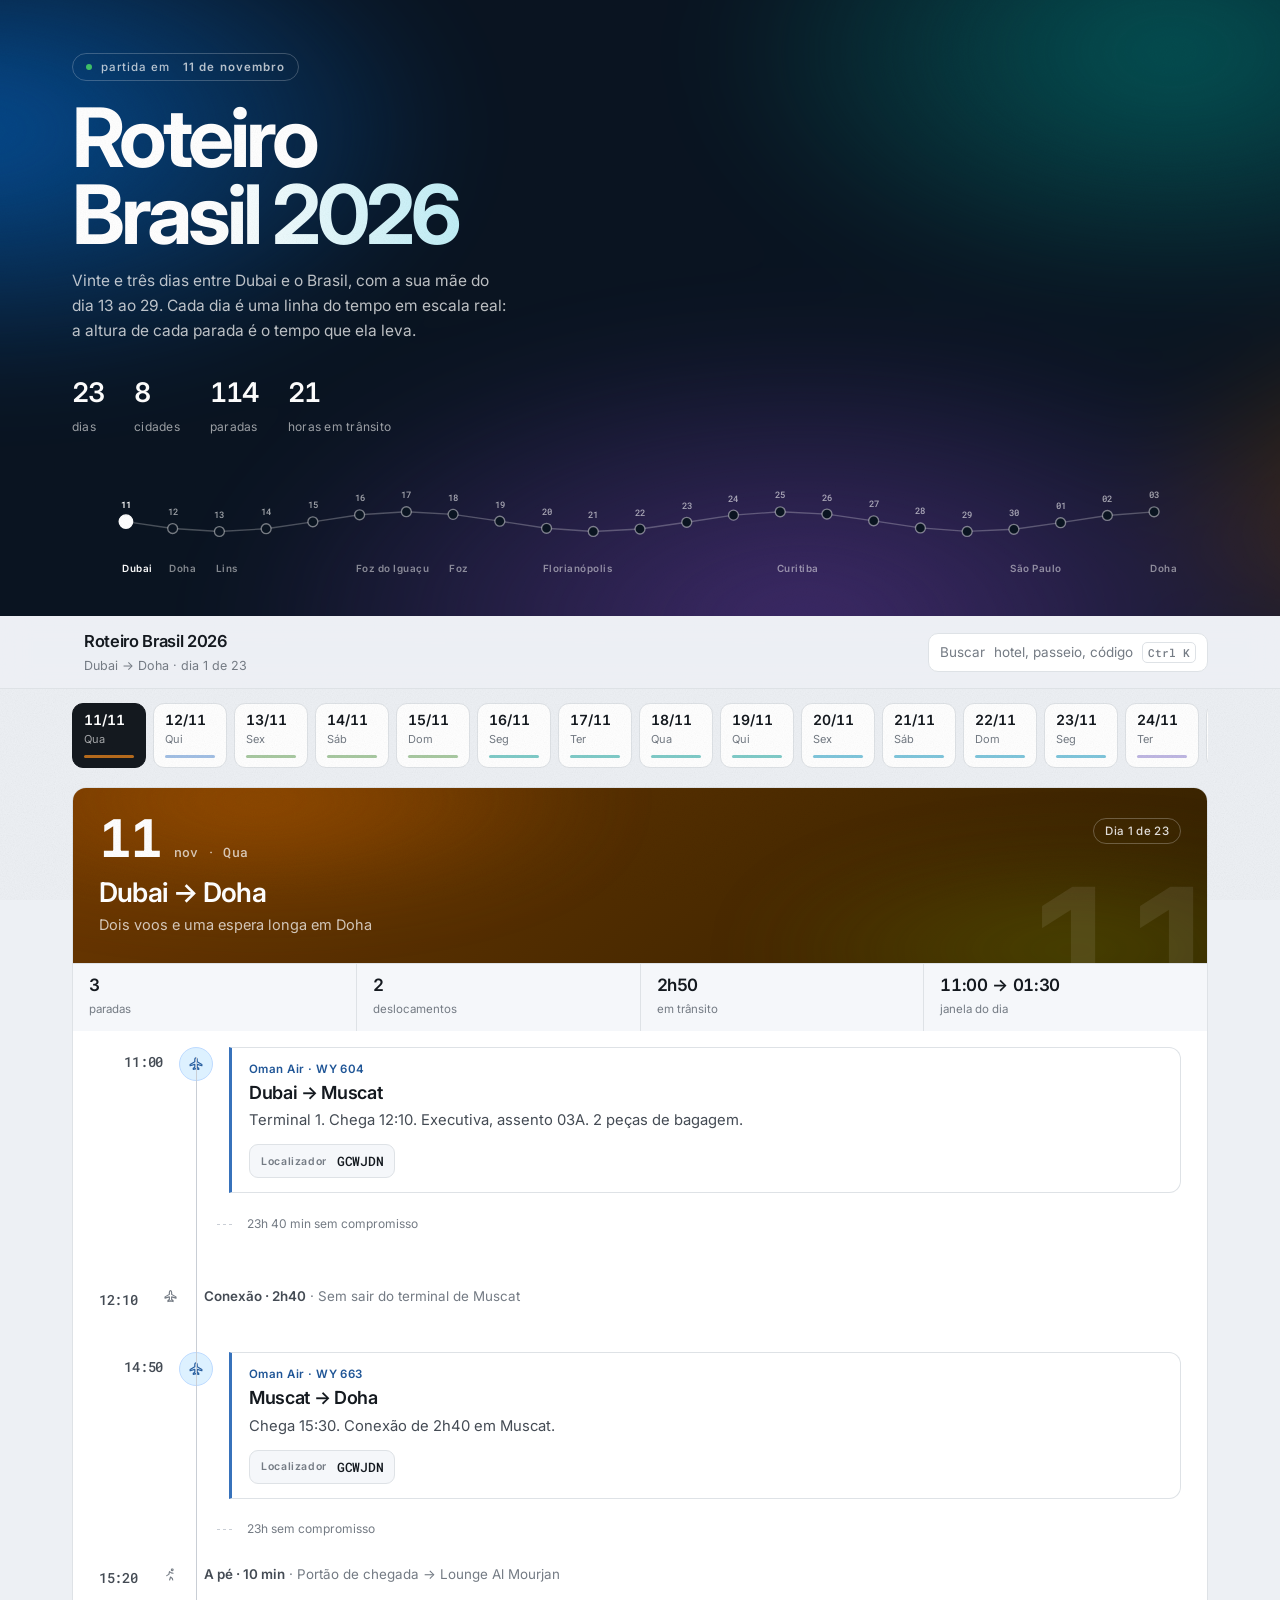
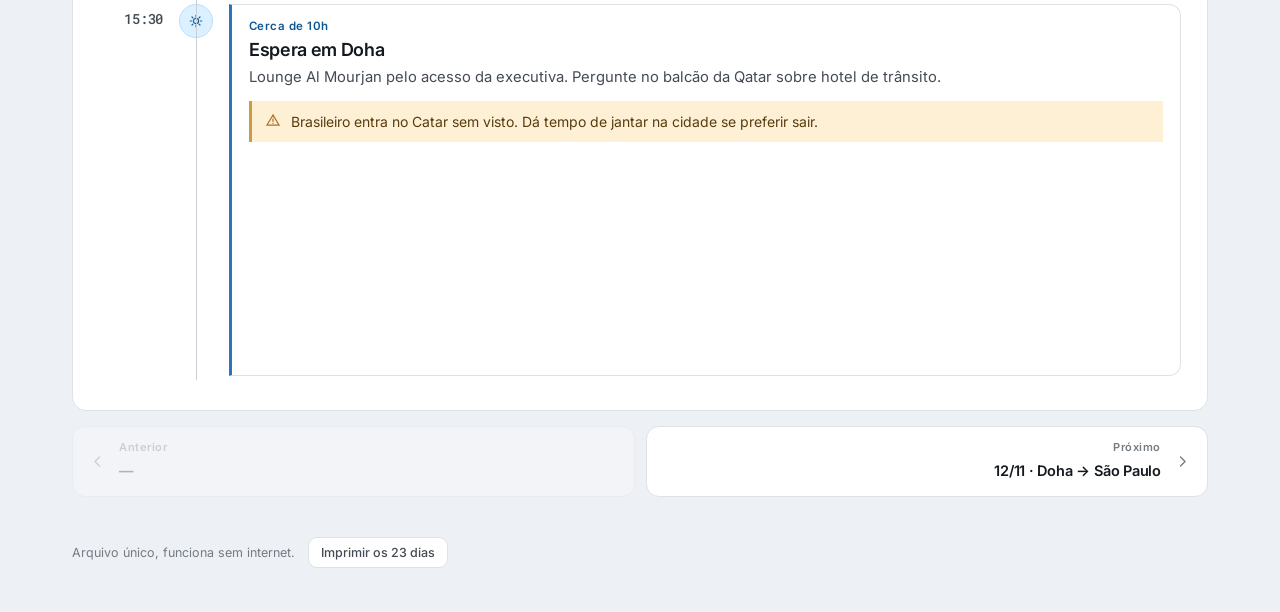
==== commit 37f5fee9: "Add files via upload" ====
--- a/roteiro-brasil-2026.html
+++ b/roteiro-brasil-2026.html
@@ -2,165 +2,556 @@
 <html lang="pt-BR">
 <head>
 <meta charset="utf-8">
-<meta name="viewport" content="width=device-width,initial-scale=1">
-<meta name="theme-color" content="#12191f">
+<meta name="viewport" content="width=device-width,initial-scale=1,viewport-fit=cover">
+<meta name="color-scheme" content="light dark">
+<meta name="theme-color" content="#101419">
 <title>Roteiro Brasil 2026</title>
+<link rel="preconnect" href="https://fonts.googleapis.com">
+<link rel="preconnect" href="https://fonts.gstatic.com" crossorigin>
+<link href="https://fonts.googleapis.com/css2?family=Inter:wght@400;500;600;700&family=Roboto+Mono:wght@400;500&display=swap" rel="stylesheet">
 <style>
 :root{
-  --ink:#12191f; --paper:#fff; --soft:#f4f6f8; --mut:#68747f; --rule:#e3e8ec;
-  --voo:#2d6cdf; --onibus:#6d4bc4; --hotel:#0d8a68; --passeio:#c07000;
-  --jantar:#c03a50; --livre:#7b8896; --via:#9aa6b0; --festa:#b13a8e;
+  --bg:#eef1f4;            --bg:oklch(95.5% .006 250);
+  --surf:#ffffff;          --surf:oklch(100% 0 0);
+  --surf2:#f5f7f9;         --surf2:oklch(97.6% .004 250);
+  --ink:#101419;           --ink:oklch(21% .015 255);
+  --ink2:#3b4552;          --ink2:oklch(41% .018 255);
+  --mut:#6d7885;           --mut:oklch(58% .016 255);
+  --line:#e0e5ea;          --line:oklch(91% .007 255);
+  --line2:#cdd5dc;         --line2:oklch(85% .011 255);
+  --h-voo:255; --h-onibus:300; --h-hotel:165; --h-passeio:70;
+  --h-jantar:20; --h-livre:250; --h-via:250; --h-festa:330;
+  --ft:'Inter',-apple-system,BlinkMacSystemFont,'Segoe UI',Roboto,Arial,sans-serif;
+  --fm:'Roboto Mono',ui-monospace,SFMono-Regular,Menlo,monospace;
+  --col:64px; --mk:34px; --gap:16px; --esc:1;
+  --r:14px;
+}
+@media (prefers-color-scheme:dark){
+  :root{
+    --bg:#0d1116;   --bg:oklch(17% .012 255);
+    --surf:#141a21; --surf:oklch(21.5% .014 255);
+    --surf2:#1a212a;--surf2:oklch(25% .015 255);
+    --ink:#e9eef3;  --ink:oklch(94% .008 255);
+    --ink2:#b7c2ce; --ink2:oklch(81% .014 255);
+    --mut:#8593a1;  --mut:oklch(65% .018 255);
+    --line:#232c36; --line:oklch(29% .016 255);
+    --line2:#313d49;--line2:oklch(36% .018 255);
+  }
 }
 *{box-sizing:border-box}
-html,body{margin:0;padding:0}
-body{
-  background:var(--paper); color:var(--ink);
-  font:16px/1.5 -apple-system,BlinkMacSystemFont,"Segoe UI",Roboto,Helvetica,Arial,sans-serif;
-  -webkit-font-smoothing:antialiased;
-}
-.wrap{max-width:720px;margin:0 auto;padding:0 18px 64px}
-header.top{padding:26px 0 14px}
-h1{font-size:23px;line-height:1.2;letter-spacing:-.02em;margin:0 0 4px;font-weight:650}
-.sub{color:var(--mut);font-size:14px}
-nav.dias{
-  position:sticky;top:0;z-index:20;background:rgba(255,255,255,.96);
-  backdrop-filter:saturate(180%) blur(8px);
-  border-bottom:1px solid var(--rule);margin:0 -18px;padding:9px 18px;
-  display:flex;gap:6px;overflow-x:auto;scrollbar-width:none;
-}
-nav.dias::-webkit-scrollbar{display:none}
-nav.dias button{
-  flex:0 0 auto;font:600 13px/1 inherit;color:var(--mut);background:var(--soft);
-  border:1px solid transparent;border-radius:999px;padding:8px 11px;cursor:pointer;
-  font-variant-numeric:tabular-nums;
-}
-nav.dias button[aria-current="true"]{background:var(--ink);color:#fff}
-nav.dias button:focus-visible{outline:2px solid var(--voo);outline-offset:2px}
-.cabdia{display:flex;gap:14px;align-items:baseline;padding:24px 0 6px;border-bottom:1px solid var(--rule)}
-.num{font-size:40px;font-weight:680;letter-spacing:-.04em;font-variant-numeric:tabular-nums;line-height:1}
-.num i{font-style:normal;font-size:15px;font-weight:600;color:var(--mut);margin-left:5px}
-.cabtxt{flex:1}
-.cidade{display:block;font-weight:620;font-size:16px}
-.resumo{display:block;color:var(--mut);font-size:14px}
-.item{display:flex;gap:13px;padding:17px 0;border-bottom:1px solid var(--rule)}
-.hora{flex:0 0 52px;font-variant-numeric:tabular-nums;font-weight:620;font-size:14px;padding-top:1px}
-.corpo{flex:1;min-width:0}
-.tag{
-  display:inline-block;font-size:11px;font-weight:700;letter-spacing:.04em;
-  padding:2px 7px;border-radius:4px;color:#fff;margin-bottom:5px;
-}
-.t{font-weight:620;font-size:16px;margin:0 0 3px}
-.x{color:#39434c;font-size:14.5px;margin:0}
-.cod{
-  display:inline-block;margin-top:8px;font-variant-numeric:tabular-nums;font-size:13px;
-  background:var(--soft);border:1px solid var(--rule);border-radius:6px;padding:5px 9px;
-}
-.cod b{font-weight:600;color:var(--mut);margin-right:6px}
-.av{
-  margin-top:9px;font-size:13.5px;color:#5b4a20;background:#fdf6e3;
-  border-left:3px solid #e0b53f;border-radius:0 5px 5px 0;padding:8px 11px;
-}
-.via{color:var(--mut);font-size:13.5px;display:flex;gap:13px;padding:9px 0;border-bottom:1px dashed var(--rule)}
-.via .hora{color:var(--mut);font-weight:600}
-.via b{font-weight:600;color:#4b5560}
-.pend{margin:30px 0 10px}
-.pend h2{font-size:15px;font-weight:650;margin:0 0 10px}
-.p{border:1px solid var(--rule);border-left:3px solid var(--jantar);border-radius:0 8px 8px 0;padding:11px 13px;margin-bottom:8px}
-.p.feito{border-left-color:var(--hotel);opacity:.62}
-.p .q{font-size:11px;font-weight:700;letter-spacing:.04em;color:var(--mut);text-transform:uppercase}
-.p .r{font-weight:620;font-size:15px;margin:2px 0 3px}
-.p .s{font-size:14px;color:#39434c}
-footer{color:var(--mut);font-size:12.5px;padding-top:22px}
+.grao{position:fixed;inset:0;z-index:1;pointer-events:none;opacity:.5;mix-blend-mode:multiply;
+  background-image:url("data:image/svg+xml,%3Csvg xmlns='http://www.w3.org/2000/svg' width='160' height='160'%3E%3Cfilter id='n'%3E%3CfeTurbulence type='fractalNoise' baseFrequency='.9' numOctaves='3'/%3E%3CfeColorMatrix type='saturate' values='0'/%3E%3C/filter%3E%3Crect width='160' height='160' filter='url(%23n)' opacity='.22'/%3E%3C/svg%3E")}
+@media (prefers-color-scheme:dark){.grao{mix-blend-mode:screen;opacity:.22}}
+html{-webkit-text-size-adjust:100%;scroll-behavior:smooth}
+body{margin:0;background:var(--bg);color:var(--ink);
+  font:400 16px/1.55 var(--ft);-webkit-font-smoothing:antialiased;text-wrap:pretty}
+svg{display:block}
+h1,h2,h3{text-wrap:balance}
+
+/* cabeçalho */
+.topo{position:sticky;top:0;z-index:50;background:color-mix(in oklab,var(--bg) 88%,transparent);
+  backdrop-filter:saturate(180%) blur(14px);border-bottom:1px solid var(--line)}
+.topo .in{max-width:1180px;margin:0 auto;padding:13px 22px;display:flex;gap:18px;align-items:center}
+.marca{display:flex;align-items:center;gap:12px;min-width:0}
+.marca .anel{flex:0 0 auto}
+.marca h1{margin:0;font-size:16.5px;font-weight:600;letter-spacing:-.02em;white-space:nowrap;
+  overflow:hidden;text-overflow:ellipsis}
+.marca p{margin:1px 0 0;font-size:12.5px;color:var(--mut);white-space:nowrap}
+.cmd{margin-left:auto;display:flex;align-items:center;gap:9px;cursor:pointer;background:var(--surf);
+  border:1px solid var(--line);border-radius:10px;padding:8px 11px;color:var(--mut);font:400 13.5px var(--ft)}
+.cmd:hover{border-color:var(--line2);color:var(--ink2)}
+.cmd kbd{font:500 11px var(--fm);border:1px solid var(--line);border-radius:5px;padding:2px 5px;color:var(--mut)}
+@media(max-width:640px){.cmd span{display:none}.marca p{display:none}}
+
+/* herói */
+.heroi{position:relative;overflow:hidden;background:oklch(19% .03 255);color:#fff;isolation:isolate}
+.heroi .malha{position:absolute;inset:-30%;z-index:-1;filter:blur(48px);opacity:.85;
+  background:
+   radial-gradient(38% 42% at 18% 32%,oklch(52% .17 255/.85),transparent 62%),
+   radial-gradient(36% 40% at 76% 24%,oklch(50% .15 190/.75),transparent 64%),
+   radial-gradient(44% 46% at 58% 82%,oklch(46% .16 300/.7),transparent 66%),
+   radial-gradient(30% 34% at 92% 70%,oklch(58% .16 60/.55),transparent 62%);
+  animation:deriva 34s ease-in-out infinite alternate}
+@keyframes deriva{
+  0%{transform:translate3d(0,0,0) scale(1)}
+  50%{transform:translate3d(-3%,2%,0) scale(1.08)}
+  100%{transform:translate3d(3%,-2%,0) scale(1.03)}}
+.heroi .in{max-width:1180px;margin:0 auto;padding:52px 22px 26px;position:relative}
+.heroi .et{display:inline-flex;align-items:center;gap:9px;font:500 11.5px var(--ft);letter-spacing:.09em;
+  color:rgba(255,255,255,.72);border:1px solid rgba(255,255,255,.22);border-radius:20px;padding:6px 13px}
+.heroi .et i{width:6px;height:6px;border-radius:50%;background:oklch(72% .17 150);
+  box-shadow:0 0 0 0 oklch(72% .17 150/.7);animation:pulso 2.6s ease-out infinite}
+@keyframes pulso{70%{box-shadow:0 0 0 9px oklch(72% .17 150/0)}100%{box-shadow:0 0 0 0 oklch(72% .17 150/0)}}
+.heroi h1{margin:18px 0 0;font-size:clamp(38px,8.4vw,82px);font-weight:700;letter-spacing:-.05em;line-height:.94}
+.heroi h1 span{display:block;color:transparent;background:linear-gradient(92deg,#fff 12%,oklch(83% .1 210) 58%,oklch(78% .12 60));
+  -webkit-background-clip:text;background-clip:text}
+.heroi .sob{margin:16px 0 0;max-width:44ch;font-size:15.5px;line-height:1.6;color:rgba(255,255,255,.74)}
+.heroi .nums{display:flex;flex-wrap:wrap;gap:30px;margin:28px 0 6px}
+.heroi .nums div b{display:block;font-size:27px;font-weight:600;letter-spacing:-.035em;font-variant-numeric:tabular-nums}
+.heroi .nums div span{font-size:12px;color:rgba(255,255,255,.6);letter-spacing:.02em}
+
+/* mapa da rota */
+.mapa{position:relative;max-width:1180px;margin:0 auto;padding:6px 22px 20px;overflow-x:auto;scrollbar-width:none}
+.mapa::-webkit-scrollbar{display:none}
+.mapa svg{min-width:940px;width:100%;height:120px;overflow:visible}
+.mapa .fio{fill:none;stroke:rgba(255,255,255,.26);stroke-width:1.5;stroke-linecap:round}
+.mapa .fio.feito{stroke:#fff;stroke-width:2;stroke-dasharray:var(--L);stroke-dashoffset:var(--L);
+  animation:tracar 1.5s cubic-bezier(.6,0,.2,1) .25s forwards}
+@keyframes tracar{to{stroke-dashoffset:0}}
+.mapa .no{cursor:pointer}
+.mapa .no circle{fill:oklch(19% .03 255);stroke:rgba(255,255,255,.45);stroke-width:1.5;transition:r .18s,stroke .18s}
+.mapa .no:hover circle{stroke:#fff;r:7}
+.mapa .no.at circle{fill:#fff;stroke:#fff;r:7.5}
+.mapa .no.hoje circle{stroke:oklch(72% .17 150);stroke-width:2.5}
+.mapa .no text{font:500 10.5px var(--fm);fill:rgba(255,255,255,.62);text-anchor:middle}
+.mapa .no.at text{fill:#fff;font-weight:600}
+.mapa .cid{font:600 11px var(--ft);fill:rgba(255,255,255,.5);letter-spacing:.05em}
+.mapa .cid.at{fill:#fff}
+
+/* trilho de dias */
+.trilho{max-width:1180px;margin:0 auto;padding:0 22px}
+.rol{display:flex;gap:7px;overflow-x:auto;scroll-snap-type:x proximity;padding:14px 0 15px;scrollbar-width:none}
+.rol::-webkit-scrollbar{display:none}
+.chip{flex:0 0 auto;scroll-snap-align:center;cursor:pointer;background:var(--surf);border:1px solid var(--line);
+  border-radius:11px;padding:8px 11px 9px;font:inherit;color:var(--ink);text-align:left;min-width:74px;
+  transition:border-color .16s,transform .16s}
+.chip:hover{border-color:var(--line2);transform:translateY(-1px)}
+.chip b{display:block;font:600 14px/1.1 var(--ft);font-variant-numeric:tabular-nums}
+.chip i{display:block;font-style:normal;font-size:11px;color:var(--mut);margin-top:3px}
+.chip u{display:block;height:3px;border-radius:2px;margin-top:7px;background:var(--rc);opacity:.5;text-decoration:none}
+.chip[aria-current="true"]{background:var(--ink);border-color:var(--ink);color:var(--surf)}
+.chip[aria-current="true"] i{color:color-mix(in oklab,var(--surf) 62%,transparent)}
+.chip[aria-current="true"] u{opacity:1}
+.chip.hoje b:after{content:"hoje";font:500 9.5px var(--ft);letter-spacing:.04em;margin-left:6px;
+  color:var(--rc);vertical-align:1px}
+
+/* folha */
+.palco{max-width:1180px;margin:0 auto;padding:4px 22px 40px}
+.folha{container-type:inline-size;background:var(--surf);border:1px solid var(--line);border-radius:var(--r);
+  overflow:hidden;view-transition-name:folha}
+.capa{position:relative;overflow:hidden;padding:30px 26px 26px;color:#fff;isolation:isolate;
+  background:linear-gradient(140deg,oklch(40% .1 var(--rh)),oklch(26% .07 calc(var(--rh) + 26)))}
+.capa:before{content:"";position:absolute;inset:-40% -10%;z-index:-1;filter:blur(42px);opacity:.75;
+  background:radial-gradient(42% 52% at 22% 26%,oklch(62% .17 var(--rh)/.75),transparent 64%),
+             radial-gradient(38% 48% at 82% 74%,oklch(54% .16 calc(var(--rh) + 60)/.6),transparent 66%);
+  transform:translateY(var(--par,0px))}
+.capa:after{content:attr(data-n);position:absolute;right:-14px;bottom:-46px;z-index:-1;
+  font:700 168px/.72 var(--ft);letter-spacing:-.06em;color:rgba(255,255,255,.085);font-variant-numeric:tabular-nums}
+.capa .l1{display:flex;gap:18px;align-items:flex-start;justify-content:space-between;flex-wrap:wrap}
+.capa .dt{display:flex;align-items:baseline;gap:12px}
+.capa .dt b{font-size:clamp(38px,7vw,52px);font-weight:700;letter-spacing:-.05em;line-height:.82;
+  font-variant-numeric:tabular-nums}
+.capa .dt i{font-style:normal;font:500 13px var(--fm);color:rgba(255,255,255,.72);letter-spacing:.02em}
+.capa .tag{font:500 11.5px var(--ft);letter-spacing:.03em;color:rgba(255,255,255,.86);
+  border:1px solid rgba(255,255,255,.26);border-radius:20px;padding:5px 11px}
+.capa h2{margin:16px 0 0;font-size:clamp(20px,3.4cqi + 14px,27px);font-weight:600;letter-spacing:-.028em;line-height:1.15}
+.capa p{margin:6px 0 0;font-size:14.5px;color:rgba(255,255,255,.72)}
+.medidas{display:flex;gap:0;border-top:1px solid var(--line);background:var(--surf2)}
+.medidas div{flex:1;padding:11px 16px;border-right:1px solid var(--line)}
+.medidas div:last-child{border-right:0}
+.medidas b{display:block;font:600 17px/1.2 var(--ft);letter-spacing:-.02em;font-variant-numeric:tabular-nums}
+.medidas div{transition:background .2s}.medidas div:hover{background:var(--surf)}
+.medidas span{font-size:11.5px;color:var(--mut)}
+
+/* linha do tempo proporcional */
+.tl{padding:10px 26px 26px;position:relative}
+.tl:before{content:"";position:absolute;top:26px;bottom:30px;width:1px;background:var(--line2);
+  left:calc(26px + var(--col) + var(--gap) + var(--mk)/2)}
+.linha{display:grid;grid-template-columns:var(--col) var(--mk) minmax(0,1fr);gap:var(--gap);align-items:start}
+.hh{text-align:right;font:500 13.5px/1 var(--fm);letter-spacing:-.02em;padding-top:9px;color:var(--ink2);
+  font-variant-numeric:tabular-nums}
+.mk{width:var(--mk);height:var(--mk);border-radius:50%;display:flex;align-items:center;justify-content:center;
+  background:oklch(95% .04 var(--h));border:1px solid oklch(88% .06 var(--h))}
+.mk svg{width:16px;height:16px;stroke:oklch(48% .12 var(--h));fill:none;stroke-width:1.8;stroke-linecap:round;stroke-linejoin:round}
+@media (prefers-color-scheme:dark){
+  .mk{background:oklch(30% .05 var(--h));border-color:oklch(38% .06 var(--h))}
+  .mk svg{stroke:oklch(78% .11 var(--h))}
+}
+.par{padding:6px 0 8px}
+.par .cx{position:relative;background:var(--surf);border:1px solid var(--line);
+  border-left:3px solid oklch(55% .13 var(--h));border-radius:0 12px 12px 0;padding:14px 17px;min-height:var(--alt);
+  transition:border-color .2s,box-shadow .2s,transform .2s}
+.par .cx:hover{border-color:oklch(72% .08 var(--h));box-shadow:0 6px 22px oklch(55% .13 var(--h)/.12);transform:translateX(2px)}
+.linha{opacity:0;transform:translateY(10px)}
+.linha.vis{opacity:1;transform:none;transition:opacity .5s cubic-bezier(.2,.7,.3,1),transform .5s cubic-bezier(.2,.7,.3,1)}
+@media (prefers-reduced-motion:reduce){.linha{opacity:1;transform:none}}
+.par .rot{font:600 11.5px var(--ft);letter-spacing:.04em;color:oklch(45% .12 var(--h))}
+@media (prefers-color-scheme:dark){.par .rot{color:oklch(76% .1 var(--h))}}
+.par h3{margin:6px 0 5px;font-size:18px;font-weight:600;letter-spacing:-.018em;line-height:1.25}
+.par p{margin:0;font-size:14.8px;line-height:1.55;color:var(--ink2)}
+.cod{display:inline-flex;align-items:center;gap:10px;margin-top:12px;border:1px solid var(--line);
+  background:var(--surf2);border-radius:9px;padding:7px 11px;font:500 13px var(--fm);letter-spacing:-.02em}
+.cod b{font:600 10.5px var(--ft);letter-spacing:.06em;color:var(--mut)}
+.av{display:flex;gap:10px;margin-top:12px;font-size:14px;line-height:1.5;
+  color:oklch(38% .07 75);background:oklch(96% .04 85);border-left:3px solid oklch(72% .12 80);padding:10px 13px}
+@media (prefers-color-scheme:dark){.av{color:oklch(88% .05 85);background:oklch(28% .04 80)}}
+.av svg{flex:0 0 auto;width:16px;height:16px;stroke:oklch(60% .11 70);fill:none;stroke-width:1.8;stroke-linecap:round;margin-top:1px}
+.via{color:var(--mut);font-size:13.4px;padding:5px 0 6px;min-height:var(--alt);display:flex;align-items:center}
+.via .mk{background:none;border:0}
+.via .mk svg{stroke:var(--mut);width:15px;height:15px}
+.via b{font-weight:600;color:var(--ink2)}
+.vao{grid-column:1/-1;display:flex;align-items:center;gap:12px;height:var(--alt);
+  padding-left:calc(var(--col) + var(--gap) + var(--mk) + 4px);color:var(--mut);font-size:12px}
+.vao:before{content:"";flex:0 0 18px;height:1px;background:var(--line2)}
+.vao.corte:before{background:repeating-linear-gradient(90deg,var(--line2) 0 3px,transparent 3px 6px)}
+
+/* passos */
+.passos{display:flex;gap:11px;margin-top:16px}
+.passos button{flex:1;display:flex;align-items:center;gap:13px;cursor:pointer;background:var(--surf);
+  border:1px solid var(--line);border-radius:13px;padding:13px 16px;font:inherit;color:var(--ink);text-align:left;
+  transition:border-color .16s,transform .16s}
+.passos button:hover:not(:disabled){border-color:var(--line2);transform:translateY(-1px)}
+.passos button:disabled{opacity:.28;cursor:default}
+.passos .fim{justify-content:flex-end;text-align:right}
+.passos svg{flex:0 0 auto;width:17px;height:17px;stroke:var(--mut);fill:none;stroke-width:1.9;stroke-linecap:round;stroke-linejoin:round}
+.passos b{display:block;font:600 11px var(--ft);letter-spacing:.05em;color:var(--mut);margin-bottom:4px}
+.passos em{font-style:normal;font-size:14.5px;font-weight:600;letter-spacing:-.015em}
+
+/* paleta de comandos */
+.overlay{position:fixed;inset:0;z-index:100;background:color-mix(in oklab,var(--ink) 42%,transparent);
+  display:none;align-items:flex-start;justify-content:center;padding:14vh 18px 18px;backdrop-filter:blur(3px)}
+.overlay.on{display:flex}
+.pal{width:min(640px,100%);background:var(--surf);border:1px solid var(--line2);border-radius:15px;overflow:hidden;
+  box-shadow:0 24px 60px rgba(0,0,0,.28)}
+.pal input{width:100%;border:0;border-bottom:1px solid var(--line);background:none;color:var(--ink);
+  padding:16px 18px;font:400 16px var(--ft)}
+.pal input:focus{outline:none}
+.pal .saida{max-height:52vh;overflow:auto;padding:6px}
+.pal .it{display:flex;gap:13px;align-items:center;width:100%;text-align:left;background:none;border:0;cursor:pointer;
+  border-radius:9px;padding:10px 12px;font:inherit;color:var(--ink)}
+.pal .it[data-sel="1"]{background:var(--surf2)}
+.pal .it .d{font:500 12px var(--fm);color:var(--mut);flex:0 0 46px}
+.pal .it b{font-size:14.5px;font-weight:500}
+.pal .it small{display:block;color:var(--mut);font-size:12.5px}
+.pal .rod{border-top:1px solid var(--line);padding:9px 14px;color:var(--mut);font-size:11.5px;display:flex;gap:14px}
+.pal .vazio{padding:20px;color:var(--mut);font-size:14px;text-align:center}
+
+.rodape{max-width:1180px;margin:0 auto;padding:0 22px 44px;color:var(--mut);font-size:12.5px;
+  display:flex;gap:13px;flex-wrap:wrap;align-items:center}
+.rodape button{cursor:pointer;background:var(--surf);border:1px solid var(--line);border-radius:9px;
+  padding:7px 12px;font:500 12.5px var(--ft);color:var(--ink2)}
+:focus-visible{outline:2px solid oklch(60% .14 255);outline-offset:2px}
+
+@container (max-width:560px){
+  :root{--col:52px;--mk:30px;--gap:11px}
+  .tl{padding:8px 16px 20px}
+  .tl:before{left:calc(16px + var(--col) + var(--gap) + var(--mk)/2)}
+  .capa{padding:18px}
+  .medidas{flex-wrap:wrap}
+}
+@media(max-width:560px){.palco{padding:2px 14px 34px}.trilho{padding:0 14px}.topo .in{padding:11px 14px}}
+
 @media print{
-  nav.dias{display:none}
-  .dia{display:block !important;page-break-after:always}
-  body{font-size:11pt}
-}
+  .topo,.trilho,.passos,.rodape,.overlay{display:none}
+  body{background:#fff}
+  .palco{padding:0;max-width:none}
+  .folha{page-break-after:always;border:0;border-radius:0;margin-bottom:0}
+  .capa{color:#000;background:none;border-bottom:2px solid #000}
+  .capa .dt i,.capa p{color:#444}
+}
+@media(prefers-reduced-motion:reduce){*{animation:none!important;transition:none!important;scroll-behavior:auto}}
+::view-transition-old(folha),::view-transition-new(folha){animation-duration:.22s}
 </style>
 </head>
 <body>
-<div class="wrap">
-<header class="top">
-  <h1>Roteiro Brasil 2026</h1>
-  <div class="sub">Rafael e mãe · 11 de novembro a 3 de dezembro · 23 dias</div>
-</header>
-<nav class="dias" id="nav" aria-label="Dias da viagem"></nav>
-<main id="tela"></main>
-<section class="pend" id="pend"></section>
-<footer>Toda a informação fica neste arquivo. Funciona sem internet.</footer>
+<div class="grao" aria-hidden="true"></div>
+
+<section class="heroi">
+  <div class="malha" aria-hidden="true"></div>
+  <div class="in">
+    <span class="et"><i></i>partida em <b id="faltam" style="font-weight:600;margin-left:4px"></b></span>
+    <h1>Roteiro<span>Brasil 2026</span></h1>
+    <p class="sob">Vinte e três dias entre Dubai e o Brasil, com a sua mãe do dia 13 ao 29. Cada dia é uma linha do tempo em escala real: a altura de cada parada é o tempo que ela leva.</p>
+    <div class="nums" id="nums"></div>
+  </div>
+  <div class="mapa"><div id="rota"></div></div>
+</section>
+
+<header class="topo"><div class="in">
+  <div class="marca">
+    <span class="anel" id="anel"></span>
+    <span><h1>Roteiro Brasil 2026</h1><p id="sub">Rafael e mãe · 23 dias</p></span>
+  </div>
+  <button class="cmd" id="abrirPal" type="button">Buscar <span>hotel, passeio, código</span> <kbd>Ctrl K</kbd></button>
+</div></header>
+
+<nav class="trilho"><div class="rol" id="rol"></div></nav>
+<div class="palco">
+  <main id="tela"></main>
+  <nav class="passos" id="passos"></nav>
 </div>
+<p class="rodape"><span>Arquivo único, funciona sem internet.</span>
+  <button type="button" id="imp">Imprimir os 23 dias</button></p>
+
+<div class="overlay" id="ov"><div class="pal">
+  <input id="q" type="text" placeholder="Ir para um dia, hotel, passeio ou código" autocomplete="off">
+  <div class="saida" id="saida"></div>
+  <div class="rod"><span>↑↓ navegar</span><span>Enter abrir</span><span>Esc fechar</span></div>
+</div></div>
+
 <script>
-const DADOS = {"PEND": [{"n": "Outubro", "t": "Museu do Ipiranga · 01/12", "p": "Entrada por horário marcado. Monitorar a abertura do calendário em meados de outubro."}, {"n": "Outubro", "t": "Confirmar local e horário do ENADE · 29/11", "p": "O cartão de confirmação sai antes da prova. Cheque o endereço e o horário de fechamento dos portões, e avise a mãe onde encontrar você depois."}, {"n": "Agora", "t": "Código da reserva do Novotel Curitiba", "p": "O hotel mudou do Pestana para o Novotel, na Rua Doutor Pedrosa 288. Preencha o código nos dias 24 e 29 e avise a Serra Verde Express do novo endereço do apanhe da Litorina."}, {"n": "Agora", "t": "Chão Batido abre na segunda? · 23/11", "p": "O jantar do dia 23 é em Santo Antônio de Lisboa, depois do pôr do sol. Confirme por telefone que a casa abre segunda antes de contar com ela."}, {"n": "Novembro", "t": "Transfer Sooz → GRU · noite de 01/12", "p": "Voo 02:10. Sair do hotel 22:30, estar no aeroporto às 23:10."}, {"n": "Novembro", "t": "Reservar os jantares que enchem", "p": "El Señor Asador no sábado 21 e Chão Batido na segunda 23, em Florianópolis. Ibérico e Taco El Pancho em Curitiba. Graça Mineira em São Paulo. Por telefone ou WhatsApp, uma semana antes."}, {"n": "Feito", "t": "Seguro da mãe · dia na Argentina", "p": "Contratado só para a travessia de 18/11, que é onde ele é exigido. Cobertura doméstica fica por conta do convênio dela."}], "D": [{"d": "11", "m": "nov", "sem": "Qua", "c": "Dubai → Doha", "r": "Dois voos e uma espera longa em Doha", "i": [{"h": "11:00", "k": "voo", "g": "Oman Air · WY 604", "t": "Dubai → Muscat", "x": "Terminal 1. Chega 12:10. Executiva, assento 03A. 2 peças de bagagem.", "cod": "GCWJDN", "cl": "Localizador"}, {"mv": "2h40|Conexão|Sem sair do terminal de Muscat|12:10"}, {"h": "14:50", "k": "voo", "g": "Oman Air · WY 663", "t": "Muscat → Doha", "x": "Chega 15:30. Conexão de 2h40 em Muscat.", "cod": "GCWJDN", "cl": "Localizador"}, {"mv": "10 min|A pé|Portão de chegada → Lounge Al Mourjan|15:20"}, {"h": "15:30", "k": "livre", "g": "Cerca de 10h", "t": "Espera em Doha", "x": "Lounge Al Mourjan pelo acesso da executiva. Pergunte no balcão da Qatar sobre hotel de trânsito.", "av": "Brasileiro entra no Catar sem visto. Dá tempo de jantar na cidade se preferir sair."}]}, {"d": "12", "m": "nov", "sem": "Qui", "c": "Doha → São Paulo", "r": "Chegada, Mercadão e ônibus noturno para Lins", "i": [{"h": "01:35", "k": "voo", "g": "Qatar Airways · WY 6029", "t": "Doha → Guarulhos", "x": "Chega 10:40 no Terminal 3. Qsuite, assento 5K.", "cod": "9TNDDB", "cl": "Reserva Qatar"}, {"h": "11:30", "k": "via", "g": "Transfer · 50 min", "t": "GRU Terminal 3 → ibis, na República", "x": "Já reservado. Chegada por volta das 12:20. Deixe as malas no hotel antes de sair.", "cod": "424878405", "cl": "Booking"}, {"mv": "15 min|Uber|ibis → Mercadão|12:25"}, {"h": "12:40", "k": "passeio", "g": "2h", "t": "Mercado Municipal", "x": "Almoce lá: sanduíche de mortadela no mezanino, no Hocca Bar ou no Bar do Mané, e pastel de bacalhau no Hocca. Depois desça e ande pelos boxes de frutas, que dão prova.", "av": "Fecha às 18:00. Leve algum dinheiro, parte dos boxes ainda prefere espécie."}, {"mv": "15 min|Uber|Mercadão → ibis|14:45"}, {"h": "15:00", "k": "hotel", "g": "Check-in", "t": "ibis budget SP Centro São João", "x": "Av. São João 1140, Centro. Check-in até 23:30. Sem café da manhã.", "cod": "6443.654.205 · PIN 2219", "cl": "Reserva"}, {"h": "19:30", "k": "jantar", "t": "Restaurante do ibis budget", "x": "Jantar no próprio hotel antes de sair. Evita procurar lugar no centro à noite carregando mala."}, {"mv": "20 min|Uber|Hotel → Terminal Barra Funda|21:00"}, {"h": "22:15", "k": "onibus", "g": "Reunidas", "t": "Barra Funda → Lins", "x": "Leito cama, poltrona 55, plataforma 10. Chegue por volta das 21:20, com folga.", "cod": "010323567770", "cl": "Bilhete"}]}, {"d": "13", "m": "nov", "sem": "Sex", "c": "Lins", "r": "Chegada de madrugada e dia com a família", "i": [{"h": "05:30", "k": "via", "g": "Chegada", "t": "Rodoviária de Lins", "x": "Av. Tiradentes 2401. Sua mãe busca vocês no desembarque."}, {"mv": "15 min|Carro|Rodoviária de Lins → Parque Alto da Boa Vista|05:45"}, {"h": "06:00", "k": "livre", "t": "Casa da família", "x": "Vá direto para a casa da sua mãe. Banho, café e descanso antes de o dia começar."}, {"h": "—", "k": "livre", "g": "Dia inteiro", "t": "Família e cidade", "x": "Dia livre com os irmãos e as crianças. Sem nada marcado."}, {"mv": "10 min|Carro|Casa da família → Cristal Palace|14:50"}, {"h": "15:00", "k": "hotel", "g": "Check-in", "t": "Cristal Palace Hotel", "x": "Rua Luiz Gama 1771. 2 noites, café incluído. Deixe a mala e volte para a família.", "cod": "6314.563.781 · PIN 9867", "cl": "Reserva", "av": "Obra no prédio das 09:00 às 19:00. Como você passa o dia fora, só incomoda se voltar para descansar à tarde."}, {"h": "19:00", "k": "jantar", "t": "Em casa, com a mãe", "x": "Sem restaurante. Ela cozinha."}]}, {"d": "14", "m": "nov", "sem": "Sáb", "c": "Lins", "r": "Dia livre e a festa de 90 anos da vó Maria", "i": [{"h": "—", "k": "livre", "g": "Dia livre", "t": "Sem planos", "x": "Dia aberto com a família. A festa é só à noite."}, {"h": "19:30", "k": "festa", "g": "Compromisso do dia", "t": "Festa de 90 anos da vó Maria", "x": "O único compromisso da viagem com data que não se remarca. A festa tem buffet, então não há jantar marcado.", "av": "Leve a câmera carregada e cartão vazio. É o material mais valioso que você vai trazer da viagem."}]}, {"d": "15", "m": "nov", "sem": "Dom", "c": "Lins → Bauru → Foz", "r": "Manhã com a família e a conexão mais apertada da viagem", "i": [{"h": "08:00", "k": "hotel", "g": "Check-out", "t": "Cristal Palace", "x": "Check-out das 06:00 às 13:00. Saia cedo e deixe as malas na casa da família."}, {"mv": "10 min|Carro|Cristal Palace → Casa da família|08:05"}, {"h": "08:15", "k": "livre", "g": "Manhã e início da tarde", "t": "Livre com a família", "x": "Despedida sem pressa. Faça a refeição principal aqui, porque em Bauru sobra pouco mais de uma hora."}, {"mv": "10 min|Carro|Casa da família → Rodoviária de Lins|14:30"}, {"h": "15:05", "k": "onibus", "g": "Reunidas", "t": "Lins → Bauru", "x": "Executivo. Rafa poltrona 3, mãe poltrona 4. Chega 17:20. Chegue por volta das 14:40.", "cod": "Rafa 010332443574 · Mãe 010332443908", "cl": "Bilhetes"}, {"h": "17:20", "k": "livre", "g": "1h55 até o Garcia", "t": "Bauru", "x": "Sem tempo para sair da rodoviária. Coma algo ali mesmo e fique de olho na plataforma.", "av": "É a folga mais curta do roteiro. Se o Reunidas atrasar muito, o Garcia das 19:15 é o único do dia. Plano B: Hotel Saint Martin, a minutos da rodoviária."}, {"h": "19:15", "k": "onibus", "g": "Viação Garcia", "t": "Bauru → Foz do Iguaçu", "x": "Cabine cama. Rafa poltrona 79, mãe poltrona 80. Linha Ribeirão Preto–Foz do Iguaçu.", "cod": "Rafa 4378632 · Mãe 4378633", "cl": "Bilhetes", "av": "A plataforma não vem impressa no bilhete. Confirme no painel ao chegar em Bauru."}]}, {"d": "16", "m": "nov", "sem": "Seg", "c": "Foz do Iguaçu", "r": "Chegada de ônibus e Itaipu à tarde. Dia curto de propósito", "i": [{"h": "09:25", "k": "via", "g": "Chegada", "t": "Rodoviária de Foz", "x": "Desembarque, retirada das malas do bagageiro e táxi ou app. Conte uns 30 min até estar no carro."}, {"mv": "20 min|Uber|Rodoviária de Foz → Recanto Cataratas|09:55"}, {"h": "10:15", "k": "hotel", "g": "Guarda-volumes", "t": "Recanto Cataratas Thermas Resort", "x": "Av. Costa e Silva 3500. Check-in só às 15:00. Deixe as malas, use as piscinas termais e almoce ali antes de Itaipu.", "cod": "5712.155.290 · PIN 6847", "cl": "Reserva"}, {"mv": "25 min|Uber|Recanto Cataratas → Itaipu|14:05"}, {"h": "14:30", "k": "passeio", "t": "Itaipu Special Tour", "x": "Av. Tancredo Neves 6702. Visita às 15:00, chegue 30 min antes.", "cod": "LB28862517", "cl": "Ingresso", "av": "Nenhum tipo de bolsa é permitido, armário custa R$ 10. Calçado fechado sem salto. Documento com foto. Drones proibidos."}, {"mv": "20 min|Uber|Itaipu → Monjolo|19:40"}, {"h": "20:00", "k": "jantar", "g": "Jantar decidido", "t": "Baru Gastronomia", "x": "Av. Paraná 3515, Monjolo. Contemporânea, porções generosas. Aberto das 07:00 à meia-noite, todos os dias.", "cod": "+55 45 99112-5003", "cl": "Telefone"}]}, {"d": "17", "m": "nov", "sem": "Ter", "c": "Foz do Iguaçu", "r": "Manhã livre, Parque das Aves e o pôr do sol", "i": [{"h": "09:00", "k": "livre", "g": "Manhã livre", "t": "Descanso no Recanto", "x": "Termas, piscina e café sem pressa. O dia só começa de verdade às 13:00."}, {"mv": "20 min|Uber|Recanto Cataratas → Parque das Aves|12:40"}, {"h": "13:00", "k": "passeio", "g": "3h", "t": "Parque das Aves", "x": "Entrada válida das 08:30 às 16:30. Fica em frente ao Parque Nacional.", "cod": "LB28862797", "cl": "Ingresso"}, {"mv": "5 min|A pé|Parque das Aves → Centro de Visitantes|16:25"}, {"h": "16:30", "k": "passeio", "t": "Pôr do Sol nas Cataratas", "x": "Embarque no Centro de Visitantes às 17:00 ou 17:30. Desembarque no Espaço Naipi dá acesso aos elevadores da Garganta do Diabo sem trilha. Brinde com espumante incluso.", "cod": "LB30619681", "cl": "Ingresso", "av": "Retire a pulseira antes, na Sala de Turismo do Centro de Visitantes. Acontece com qualquer clima."}, {"mv": "20 min|Uber|Espaço Naipi → Recanto Cataratas|19:40"}, {"h": "20:00", "k": "jantar", "t": "No Recanto Cataratas", "x": "Sem sair de novo. Vocês voltam do pôr do sol já tarde e o restaurante do resort resolve."}]}, {"d": "18", "m": "nov", "sem": "Qua", "c": "Foz → Argentina", "r": "Lado argentino das cataratas. Dia de passaporte", "i": [{"h": "—", "k": "passeio", "g": "Dia inteiro", "t": "Cataratas Argentinas", "x": "Transporte compartilhado, ingresso e taxa de turismo inclusos. O almoço não está incluso: coma nos restaurantes do parque ou leve lanche, porque o dia inteiro é dentro dele.", "cod": "Venda 190815", "cl": "Reserva", "av": "Leve o passaporte e uma cópia do documento da mãe. O horário do apanhe é informado depois das 18:30 do dia anterior. Pós-venda +55 45 99134-1079."}, {"mv": "40 min|Van|Puerto Iguazú → Recanto Cataratas|17:50"}, {"h": "18:30", "k": "via", "g": "Volta", "t": "Chegada ao Recanto", "x": "Horário aproximado. Dia inteiro em pé, com travessia de fronteira nos dois sentidos."}, {"h": "20:00", "k": "jantar", "g": "Decidir no dia", "t": "No Recanto ou TropCalia", "x": "Se vocês voltarem da Argentina depois das 18:30, jantem no resort mesmo. Se chegarem cedo e com disposição, o TropCalia fica a 15 min e vai até 23:30.", "cod": "+55 45 99809-0120", "cl": "TropCalia"}]}, {"d": "19", "m": "nov", "sem": "Qui", "c": "Foz → Florianópolis", "r": "Amanhecer nas cataratas, termas e ônibus noturno", "i": [{"mv": "20 min|Uber|Recanto Cataratas → Parque Nacional|04:40"}, {"h": "05:00", "k": "passeio", "g": "Madrugada", "t": "Amanhecer nas Cataratas com café", "x": "Entrada no parque brasileiro antes da abertura ao público. Café no Porto Canoas.", "cod": "Venda 190815", "cl": "Reserva", "av": "De madrugada há pouco carro rodando. Peça o Uber com antecedência ou combine o táxi na recepção do Recanto na noite anterior."}, {"mv": "25 min|Uber|Parque Nacional → Recanto Cataratas|11:35"}, {"h": "12:00", "k": "hotel", "g": "Check-out", "t": "Recanto Cataratas", "x": "Deixe as malas na bagageira até a hora do ônibus."}, {"h": "14:00", "k": "livre", "g": "Tarde", "t": "Termas do Recanto", "x": "Lado brasileiro já visto no amanhecer e no pôr do sol. A tarde fica para as piscinas termais antes do ônibus."}, {"mv": "20 min|Uber|Recanto Cataratas → Rodoviária de Foz|17:20"}, {"h": "18:15", "k": "onibus", "g": "Catarinense", "t": "Foz → Florianópolis", "x": "Embarque das 18:15 às 18:44, saída 18:45. Leito cama, poltronas 61 e 62. Chegue por volta das 17:40.", "cod": "Rafa BPE 7012154 · Mãe BPE 7012153", "cl": "Bilhetes"}]}, {"d": "20", "m": "nov", "sem": "Sex", "c": "Florianópolis", "r": "Chegada, centro histórico e ponte no fim da tarde", "i": [{"h": "11:00", "k": "via", "g": "Chegada", "t": "Rodoviária de Florianópolis", "x": "Carro até o Novotel, cerca de 15 min."}, {"mv": "15 min|Uber|Rodoviária de Floripa → Novotel|11:15"}, {"h": "11:30", "k": "hotel", "g": "Guarda-volumes", "t": "Novotel Florianópolis", "x": "Av. Rubens Arruda Ramos 2034, Beira Mar Norte. Deixe as malas, o quarto sai às 15:00.", "cod": "6172.585.897 · PIN 3972", "cl": "Reserva", "av": "Peça early check-in no balcão. Se houver quarto livre, a rede Accor costuma liberar sem cobrar."}, {"mv": "10 min|Uber|Novotel → Mercado Público|11:50"}, {"h": "12:00", "k": "passeio", "g": "1h30", "t": "Mercado Público", "x": "Almoço ali mesmo, logo na chegada."}, {"mv": "3 min|A pé|Mercado Público → Praça XV|13:42"}, {"h": "13:45", "k": "passeio", "g": "1h", "t": "Praça XV e Catedral", "x": "A figueira centenária da praça e a catedral ficam lado a lado. Passeio curto e sombreado."}, {"mv": "20 min|A pé|Praça XV → mirante da ponte|14:40"}, {"h": "15:00", "k": "passeio", "g": "1h30", "t": "Ponte Hercílio Luz", "x": "Fica perto do centro, então aproveite que vocês já estão aqui em vez de voltar depois. O mirante do lado da ilha é o melhor ângulo.", "av": "Se alguém estiver cansado, pegue Uber. São 8 min da praça."}, {"mv": "10 min|Uber|Mirante da ponte → Novotel|16:50"}, {"h": "17:00", "k": "hotel", "g": "Check-in", "t": "Novotel Florianópolis", "x": "Quatro noites, 2 camas de solteiro, café incluído. Banho e descanso antes do jantar."}, {"mv": "10 min|Uber|Novotel → Praça Getúlio Vargas|19:50"}, {"h": "20:00", "k": "jantar", "g": "Jantar decidido", "t": "Los Troncos Parrilla", "x": "Praça Getúlio Vargas 158, Centro. Parrilla uruguaia, carne no ponto certo. Sexta até 23:00. Reserve, costuma lotar.", "cod": "+55 48 99205-3743", "cl": "Telefone"}]}, {"d": "21", "m": "nov", "sem": "Sáb", "c": "Florianópolis", "r": "Costa da Lagoa de barco, o vilarejo sem carros", "i": [{"mv": "25 min|Uber|Novotel → Lagoa da Conceição|09:00"}, {"h": "09:25", "k": "via", "g": "Embarque", "t": "Centrinho da Lagoa da Conceição", "x": "O embarque da Cooperbarco fica na Rua Sen. Ivo D'Aquino 2, na beira da lagoa.", "av": "A Cooperbarco só aceita pix, débito ou dinheiro. Cartão de crédito não passa."}, {"h": "09:45", "k": "passeio", "g": "Barco · 30 min", "t": "Travessia até a Costa da Lagoa", "x": "Barco da Cooperbarco atravessando a Lagoa da Conceição. Sente do lado esquerdo para a vista dos morros."}, {"h": "10:15", "k": "passeio", "g": "4h", "t": "Costa da Lagoa", "x": "Vilarejo sem carro nenhum, só trilha e casas na beira d'água. Caminhe pela margem, sente nos restaurantes sobre a água e almoce lá.", "av": "Terreno plano na beira, mas com degraus nos trapiches. Sapato fechado ajuda. Sábado o vilarejo inteiro funciona, que é a vantagem de ter trocado o dia."}, {"h": "14:30", "k": "passeio", "g": "Barco · 30 min", "t": "Volta para a Lagoa da Conceição", "x": "Confirme o horário do último barco na chegada. Eles rodam das 08:00 às 20:00, mas com intervalos."}, {"mv": "25 min|Uber|Lagoa da Conceição → Novotel|15:05"}, {"h": "15:30", "k": "livre", "g": "Tarde livre", "t": "Volta ao Novotel", "x": "Banho e descanso. O dia inteiro foi na água e o jantar é a cinco minutos a pé."}, {"mv": "5 min|A pé|Novotel → Rua Bocaiúva|19:25"}, {"h": "19:30", "k": "jantar", "g": "Jantar decidido", "t": "El Señor Asador de Brasa", "x": "Rua Bocaiúva 2098, Centro. Carnes na brasa, cordeiro e arroz de pato. Sábado até 23:20, a cinco minutos a pé do hotel.", "cod": "+55 48 3113-2088", "cl": "Telefone"}]}, {"d": "22", "m": "nov", "sem": "Dom", "c": "Florianópolis", "r": "Dia inteiro no norte da ilha, sem travessia", "i": [{"mv": "35 min|Uber|Novotel → Jurerê|09:30"}, {"h": "10:05", "k": "passeio", "g": "2h30", "t": "Praia de Jurerê", "x": "Mar calmo e areia plana, boa para caminhar a orla inteira. A parte tradicional, e não Jurerê Internacional, é mais tranquila num domingo."}, {"mv": "5 min|A pé|Orla → restaurantes da Av. dos Búzios|12:40"}, {"h": "12:45", "k": "jantar", "g": "1h30", "t": "Almoço em Jurerê", "x": "Faça a refeição principal aqui. Tem casa de carne e massa além dos frutos do mar."}, {"mv": "12 min|Uber|Jurerê → Praia Daniela|14:18"}, {"h": "14:30", "k": "passeio", "g": "2h", "t": "Praia Daniela", "x": "A 12 min dali, ainda mais calma e rasa. Boa para sentar à sombra no fim da tarde."}, {"mv": "35 min|Uber|Praia Daniela → Novotel|16:55"}, {"h": "17:30", "k": "livre", "g": "Volta", "t": "Novotel Florianópolis", "x": "Tarde livre. Amanhã é o dia mais longo da ilha, com pôr do sol em Santo Antônio e jantar por lá."}, {"mv": "8 min|Uber|Novotel → Centro|19:52"}, {"h": "20:00", "k": "jantar", "g": "Jantar decidido", "t": "Trattoria Carbone", "x": "Rua Felipe Schmidt 869, Centro. Costela invernale e risoto. Domingo até 23:00, quando quase tudo no centro fecha.", "cod": "+55 48 3054-0731", "cl": "Telefone"}]}, {"d": "23", "m": "nov", "sem": "Seg", "c": "Florianópolis", "r": "Praias do leste e pôr do sol açoriano", "i": [{"mv": "25 min|Uber|Novotel → Praia Mole|09:00"}, {"h": "09:25", "k": "passeio", "g": "2h", "t": "Praia Mole", "x": "Areia clara e morros dos dois lados. Mar forte, é praia de olhar mais do que de entrar.", "av": "Segunda de manhã é o horário mais vazio da semana nas praias do leste."}, {"mv": "10 min|Uber|Praia Mole → Praia da Joaquina|11:25"}, {"h": "11:35", "k": "passeio", "g": "1h15", "t": "Praia da Joaquina", "x": "A 10 min da Mole. Vale pelas dunas e pelo mirante da entrada, mesmo sem descer à areia."}, {"mv": "10 min|Uber|Joaquina → Lagoa da Conceição|12:50"}, {"h": "13:00", "k": "jantar", "g": "1h15", "t": "Almoço na Lagoa", "x": "Parada só para comer, no caminho de volta. As praias não têm boa estrutura de restaurante e a Lagoa fica a 10 min da Joaquina."}, {"mv": "25 min|Uber|Lagoa da Conceição → Novotel|14:15"}, {"h": "14:40", "k": "livre", "g": "2h", "t": "Descanso no Novotel", "x": "Duas horas deitado antes de sair para o pôr do sol. O dia termina tarde e o jantar é longe do hotel."}, {"mv": "25 min|Uber|Novotel → Santo Antônio de Lisboa|16:45"}, {"h": "17:10", "k": "passeio", "g": "2h15", "t": "Santo Antônio de Lisboa", "x": "Vilarejo açoriano com o melhor pôr do sol da ilha. O sol se põe às 18:50 em novembro."}, {"mv": "5 min|A pé|Centrinho de Santo Antônio → restaurante|19:25"}, {"h": "19:30", "k": "jantar", "g": "Jantar decidido", "t": "Restaurante Chão Batido", "x": "Rua Quinze de Novembro 103, Santo Antônio de Lisboa. Frutos do mar com vista da baía, no próprio vilarejo do pôr do sol.", "cod": "+55 48 3235-2186", "cl": "Telefone", "av": "Confirme por telefone se abre na segunda. Se estiver fechado, volte ao centro: a Trattoria Carbone e o Mercado Público ficam a 25 min de Uber daqui."}, {"mv": "25 min|Uber|Santo Antônio de Lisboa → Novotel|21:00"}, {"h": "21:25", "k": "livre", "t": "Última noite em Floripa", "x": "A mala se arruma amanhã de manhã, sem pressa. O check-out é ao meio-dia e o ônibus para Curitiba só sai às 12:45."}]}, {"d": "24", "m": "nov", "sem": "Ter", "c": "Florianópolis → Curitiba", "r": "Cinco horas de estrada, de dia, e chegada ao centro", "i": [{"h": "—", "k": "livre", "g": "Manhã", "t": "Manhã livre na Beira Mar", "x": "Café no hotel, uma última caminhada na orla e a mala fechada com calma. O check-out é só ao meio-dia."}, {"mv": "5 min|A pé|Novotel → restaurantes da orla|10:25"}, {"h": "10:30", "k": "jantar", "g": "1h", "t": "Almoço cedo na Beira Mar", "x": "Coma antes de embarcar. O ônibus sai 12:45 e vocês só chegam em Curitiba às 19:00."}, {"h": "12:00", "k": "hotel", "g": "Check-out", "t": "Novotel Florianópolis", "x": "Check-out no horário. A rodoviária fica a 15 min.", "cod": "6172.585.897 · PIN 3972", "cl": "Reserva"}, {"mv": "15 min|Uber|Novotel → Rodoviária de Florianópolis|12:15"}, {"h": "12:45", "k": "onibus", "g": "Penha", "t": "Florianópolis → Curitiba", "x": "Plataforma VIP Penha. Cama. Rafa poltrona 53, mãe poltrona 52. Chegada por volta das 19:00.", "cod": "Rafa 010335300370 · Mãe 010335300375", "cl": "Bilhetes", "av": "Viagem diurna, cinco horas pela BR-101, a única do roteiro com paisagem. Compre água e algo para comer na rodoviária antes de embarcar."}, {"mv": "12 min|Uber|Rodoferroviária → Novotel, no centro|19:15"}, {"h": "19:30", "k": "hotel", "g": "Check-in", "t": "Novotel Curitiba Batel", "x": "Rua Doutor Pedrosa 288, Centro. Cinco noites, café incluído. Apesar do nome, o hotel fica no centro, a quatro minutos a pé da Rua 24 Horas.", "cod": "a preencher", "cl": "Reserva", "av": "Ponha aqui o código da reserva do Novotel antes de viajar."}, {"mv": "12 min|Uber|Novotel → Rua Bpo. Dom José|20:18"}, {"h": "20:30", "k": "jantar", "g": "Jantar decidido", "t": "Taco El Pancho", "x": "Rua Bpo. Dom José 2293, Batel. Fajitas e tacos com música ao vivo. Terça até 01:00.", "cod": "+55 41 99759-6000", "cl": "Telefone", "av": "Costuma lotar. Reserve por telefone quando chegar em Curitiba."}]}, {"d": "25", "m": "nov", "sem": "Qua", "c": "Curitiba", "r": "Jardim Botânico de manhã, Niemeyer à tarde", "i": [{"h": "—", "k": "livre", "g": "Manhã", "t": "Café da manhã no Novotel", "x": "Café incluído. Saiam por volta das 09:15."}, {"mv": "12 min|Uber|Novotel → Jardim Botânico|09:18"}, {"h": "09:30", "k": "passeio", "g": "2h30", "t": "Jardim Botânico", "x": "Abre às 06:00. A estufa de vidro, o jardim francês e a trilha do bosque."}, {"mv": "12 min|Uber|Jardim Botânico → centro|12:18"}, {"h": "12:30", "k": "jantar", "g": "1h15", "t": "Almoço", "x": "Coma antes do museu."}, {"mv": "8 min|Uber|Almoço → Museu Oscar Niemeyer|13:52"}, {"h": "14:00", "k": "passeio", "g": "2h", "t": "Museu Oscar Niemeyer", "x": "O Olho e o anexo. Fecha às segundas, quarta é dia tranquilo."}, {"mv": "8 min|Uber|Museu Oscar Niemeyer → Novotel|16:22"}, {"h": "16:30", "k": "livre", "g": "Descanso", "t": "Volta ao Novotel", "x": "Banho e uma hora deitado antes do jantar."}, {"mv": "12 min|Uber|Novotel → Água Verde|19:18"}, {"h": "19:30", "k": "jantar", "g": "Jantar decidido", "t": "Restaurante Ibérico", "x": "Av. Água Verde 588. Bacalhau, paella e flamenco em algumas noites. Quarta até 23:00.", "cod": "+55 41 99980-1003", "cl": "Telefone"}]}, {"d": "26", "m": "nov", "sem": "Qui", "c": "Curitiba", "r": "Centro histórico de manhã, Expomotorhome à tarde", "i": [{"mv": "7 min|Uber|Novotel → Mercado Municipal|08:53"}, {"h": "09:00", "k": "passeio", "g": "1h30", "t": "Mercado Municipal de Curitiba", "x": "Abre às 07:00 e fecha segunda. Boxes de frios, café e o setor orgânico. Bom lugar para o café da manhã reforçado."}, {"mv": "8 min|A pé|Mercado Municipal → Rua XV|10:37"}, {"h": "10:45", "k": "passeio", "g": "1h30", "t": "Rua XV e Largo da Ordem", "x": "Calçadão, Boca Maldita e o casario do centro histórico. Tudo a pé, num raio de 15 min."}, {"h": "12:30", "k": "jantar", "g": "1h", "t": "Almoço no centro", "x": "Coma antes de subir para Pinhais. A feira não tem praça de alimentação garantida."}, {"mv": "30 min|Uber|Centro → Expotrade, em Pinhais|13:30"}, {"h": "14:00", "k": "passeio", "g": "6h · até 20:00", "t": "10ª Expomotorhome", "x": "Expotrade Convention Center, Pinhais.", "cod": "Pedido 3387368", "cl": "Ingresso", "av": "Ingresso pessoal e intransferível, documento com foto. Leve fita métrica, fotografe a placa de cada modelo junto com o interior e pergunte a carga útil com os tanques cheios. Saiam por volta das 20:00."}, {"mv": "30 min|Uber|Expotrade, Pinhais → centro|20:00"}, {"h": "20:30", "k": "jantar", "t": "No Novotel", "x": "Vocês voltam da feira tarde e cansados. Coma no hotel e durma.", "av": "Se chegarem antes das 20:00 e com fome de restaurante, o Babilônia fica a 10 min e serve até meia-noite: +55 41 3082-6009."}]}, {"d": "27", "m": "nov", "sem": "Sex", "c": "Curitiba → Morretes", "r": "Litorina Luxo pela Serra do Mar. O passeio do roteiro", "i": [{"h": "07:00", "k": "via", "g": "Apanhe", "t": "Transfer no hotel", "x": "A partir das 07:00. Se não houver apanhe, apresentar 07:30 no Bloco C.", "cod": "Reserva 189865", "cl": "Reserva", "av": "Avise a Serra Verde do novo endereço. O apanhe estava registrado no Pestana, no Batel, e agora é no Novotel, na Rua Doutor Pedrosa 288."}, {"h": "08:30", "k": "passeio", "g": "Serra Verde Express", "t": "Litorina Luxo Copacabana → Morretes", "x": "Vagão 19, poltronas 9 e 10. Almoço com barreado, Hisgeopar e tour em Antonina. Retorno de van às 17:30.", "cod": "88958485 · 88958566", "cl": "Vouchers"}, {"h": "19:30", "k": "jantar", "t": "Leve, no Novotel", "x": "O almoço da Litorina é barreado, prato pesado, e vocês voltam de van às 17:30 cansados. Algo simples no hotel resolve."}]}, {"d": "28", "m": "nov", "sem": "Sáb", "c": "Curitiba", "r": "Tanguá, Ópera de Arame e Barigui, tudo no mesmo arco", "i": [{"mv": "20 min|Uber|Novotel → Parque Tanguá|08:40"}, {"h": "09:00", "k": "passeio", "g": "1h30", "t": "Parque Tanguá", "x": "Mirante sobre a antiga pedreira, cascata e o túnel entre os dois lados. Sábado enche depois das 11:00, chegue cedo."}, {"mv": "15 min|A pé|Parque Tanguá → Ópera de Arame|10:30"}, {"h": "10:45", "k": "passeio", "g": "45 min", "t": "Ópera de Arame", "x": "Fica ao lado do Tanguá, dá para ir a pé em 15 min. Estrutura tubular sobre um lago, visita rápida."}, {"mv": "10 min|Uber|Ópera de Arame → Santa Felicidade|11:50"}, {"h": "12:00", "k": "jantar", "g": "1h30", "t": "Almoço em Santa Felicidade", "x": "Bairro italiano a 10 min da Ópera. Cantinas de rodízio de massa, prato típico de Curitiba."}, {"mv": "10 min|Uber|Santa Felicidade → Parque Barigui|14:20"}, {"h": "14:30", "k": "passeio", "g": "2h", "t": "Parque Barigui", "x": "Capivaras, lago e área de caminhada plana. O parque mais fácil para a mãe andar sem subida."}, {"mv": "15 min|Uber|Parque Barigui → Novotel|16:45"}, {"h": "17:00", "k": "livre", "g": "Descanso", "t": "Volta ao Novotel", "x": "Banho e pausa antes do último jantar com a sua mãe."}, {"mv": "12 min|Uber|Novotel → Água Verde|19:18"}, {"h": "19:30", "k": "jantar", "g": "Jantar decidido", "t": "Barolo Curitiba", "x": "Av. Silva Jardim 2487, Água Verde. Casa tradicional de Curitiba. Sábado das 19:00 à meia-noite. Porções grandes, feitas para dividir, então peça menos do que parece.", "cod": "+55 41 3243-3430", "cl": "Telefone", "av": "Último jantar com a sua mãe. Reserve com antecedência, sábado enche."}]}, {"d": "29", "m": "nov", "sem": "Dom", "c": "Curitiba · ENADE e separação", "r": "Prova à tarde, mãe no shopping, dois ônibus à noite", "i": [{"mv": "6 min|Uber|Novotel → Largo da Ordem|08:54"}, {"h": "09:00", "k": "passeio", "g": "1h30", "t": "Feira do Largo da Ordem", "x": "Só aos domingos, das 09:00 às 14:00. Vá com a mãe antes da prova, dá tempo folgado."}, {"mv": "6 min|Uber|Largo da Ordem → Novotel|10:24"}, {"h": "10:30", "k": "jantar", "g": "30 min", "t": "Almoço cedo, antes da prova", "x": "Coma leve. A prova é longa e você não vai poder sair para comer."}, {"h": "11:00", "k": "via", "g": "Rafa", "t": "Sair para o local do ENADE", "x": "Leve documento com foto e caneta preta.", "av": "Confirme o endereço e o horário de fechamento dos portões no cartão de confirmação. Portão fechado não abre."}, {"h": "11:00", "k": "hotel", "g": "Mãe", "t": "Check-out do Novotel", "x": "Check-out até 12:00. As duas malas ficam no guarda-volumes do hotel.", "cod": "a preencher", "cl": "Reserva"}, {"mv": "8 min|Uber|Novotel → Shopping Estação|11:52"}, {"h": "12:00", "k": "livre", "g": "Mãe · tarde", "t": "Shopping Estação", "x": "Av. Sete de Setembro 2775, a 8 min do hotel. Praça de alimentação, cinema e ar condicionado. Lugar seguro para passar a tarde e almoçar.", "av": "O ponto de espera mudou junto com o hotel. O Shopping Batel ficava ao lado do Pestana, e o Novotel está no centro."}, {"h": "17:30", "k": "via", "g": "Encontro", "t": "Shopping Estação", "x": "Combine um ponto fixo, não só o shopping. A praça de alimentação funciona bem.", "av": "Se a prova terminar depois das 18:00, mude o plano: a mãe pega as malas no Novotel e vai direto para a rodoferroviária, e você a encontra lá."}, {"mv": "8 min|Uber|Shopping Estação → Novotel|18:22"}, {"h": "18:30", "k": "hotel", "g": "Malas", "t": "Buscar as malas no Novotel", "x": "8 min de carro do shopping."}, {"mv": "12 min|Uber|Novotel → Rodoferroviária|19:00"}, {"h": "19:15", "k": "via", "g": "Chegada ao terminal", "t": "Rodoferroviária de Curitiba", "x": "Av. Presidente Affonso Camargo 330. Localize a plataforma 16 antes de qualquer outra coisa."}, {"h": "19:45", "k": "onibus", "g": "Satélite Norte · mãe", "t": "Curitiba → Lins", "x": "Plataforma 16, poltrona 47, leito cama. Linha Goiânia–Florianópolis.", "cod": "010021796905", "cl": "Bilhete", "av": "Combine com seus irmãos quem busca ela na rodoviária de Lins na manhã do dia 30."}, {"h": "20:00", "k": "livre", "g": "3h no terminal", "t": "Jantar e espera na rodoferroviária", "x": "A praça de alimentação fica no piso superior do Bloco Estadual e funciona 24 horas. Estação Rodo é a melhor da casa: prato feito com bife bem servido sai perto de R$ 40 com refrigerante. Express Dom Bolinha fica ao lado, serve o mesmo cardápio e tem café coado na hora por uns R$ 5. O salão tem mesas, sofás e tomadas para carregar o celular.", "av": "Peça o cardápio completo, não só o que estiver na mesa. Há relato de duas versões diferentes, uma com pratos mais caros. Guarda-volumes funciona 24h com pix e cartão. Caixas eletrônicos ficam perto do desembarque."}, {"h": "23:00", "k": "onibus", "g": "Penha · Rafa", "t": "Curitiba → São Paulo", "x": "Portão J, poltrona 35, cama individual. Chega ao Tietê por volta das 05:30. Esteja no portão às 22:40.", "cod": "010323536305", "cl": "Bilhete"}]}, {"d": "30", "m": "nov", "sem": "Seg", "c": "São Paulo", "r": "Manhã de sono, Pinacoteca e tarde livre", "i": [{"h": "05:30", "k": "via", "g": "Chegada", "t": "Rodoviária do Tietê", "x": "Com mala, prefira carro pelo app."}, {"mv": "20 min|Uber|Rodoviária do Tietê → Sooz, na República|05:55"}, {"h": "06:15", "k": "hotel", "g": "Entrada", "t": "Sooz Hotel Collection", "x": "Av. São Luís 234, República. Quarto reservado desde 29/11 para entrar de manhã. Durma até umas 10:00.", "cod": "6800.543.753 · PIN 1786", "cl": "Reserva"}, {"mv": "12 min|Uber|Sooz → Estação da Luz|11:18"}, {"h": "11:30", "k": "passeio", "g": "2h", "t": "Pinacoteca e Parque da Luz", "x": "A Pinacoteca fecha às terças, então hoje é o único dia possível.", "av": "Segunda o Museu do Ipiranga e o MASP estão fechados."}, {"mv": "12 min|Uber|Luz → República|13:33"}, {"h": "13:45", "k": "jantar", "g": "1h", "t": "Almoço perto do hotel", "x": "Largo do Arouche e arredores têm mesa boa e barata a 5 min a pé."}, {"mv": "10 min|Uber|República → Consolação|14:50"}, {"h": "15:00", "k": "passeio", "g": "2h30", "t": "Rua Frei Caneca", "x": "A rua gay de São Paulo, entre a Paulista e a Consolação. Shopping Frei Caneca, cafés e lojas. De tarde é tranquila, boa para andar sem pressa."}, {"mv": "10 min|Uber|Frei Caneca → Sooz|17:50"}, {"h": "18:00", "k": "livre", "g": "Descanso", "t": "Banho e pausa", "x": "Você acordou às 05:00. Uma hora de sono aqui muda a noite."}, {"mv": "5 min|A pé|Sooz → Largo do Arouche|19:55"}, {"h": "20:00", "k": "jantar", "t": "Estrela do Arouche ou Virado-sp", "x": "Largo do Arouche 82 e 150. Os dois abrem segunda, são casuais e ficam a cinco minutos do hotel."}, {"mv": "8 min|A pé|Largo do Arouche → Rua Bento Freitas|21:52"}, {"h": "22:00", "k": "livre", "g": "Noite", "t": "Dedalos Bar", "x": "Rua Bento Freitas 38, República. Aberto 24 horas, todos os dias. Levam documento com foto na porta.", "av": "O Wild Thermas, na Rua Dr. Veiga Filho 802 em Higienópolis, fecha às 23:00 na segunda. 10 min de Uber, só vale se você sair cedo."}]}, {"d": "01", "m": "dez", "sem": "Ter", "c": "São Paulo", "r": "Ipiranga, Ibirapuera e saída para o voo", "i": [{"mv": "25 min|Uber|Sooz → Museu do Ipiranga|08:35"}, {"h": "09:00", "k": "passeio", "g": "2h30", "t": "Museu do Ipiranga", "x": "Entrada por horário marcado. O jardim antes do prédio já vale a caminhada.", "av": "Ingresso ainda não comprado. Monitorar o calendário em meados de outubro."}, {"mv": "25 min|Uber|Ipiranga → Centro|12:05"}, {"h": "12:30", "k": "jantar", "g": "1h", "t": "Almoço", "x": "Coma bem. À noite você embarca e só janta no avião de madrugada."}, {"mv": "20 min|Uber|Almoço → Parque Ibirapuera|13:40"}, {"h": "14:00", "k": "passeio", "g": "2h", "t": "Parque Ibirapuera", "x": "Plano, sombreado e enorme. Entre pelo Portão 10, ande até a Marquise e o lago. Se der vontade de museu, o MAC USP fica ali com terraço aberto."}, {"mv": "20 min|Uber|Parque Ibirapuera → Sooz|16:40"}, {"h": "17:00", "k": "hotel", "g": "Antes de sair", "t": "Malas prontas", "x": "Deixe tudo fechado agora. Você volta ao hotel só para pegar e sair.", "av": "Se quiser sair à noite antes do voo, o Dedalos abre 24h e fica a 8 min a pé do hotel. Dá para ir às 20:00 e ainda sair às 22:30."}, {"h": "19:30", "k": "jantar", "t": "Jantar no hotel ou delivery", "x": "Refeição simples antes do aeroporto."}, {"h": "22:30", "k": "via", "g": "Transfer", "t": "Sooz → GRU", "x": "45 min de carro. Estar no Terminal 3 às 23:10.", "av": "Transfer ainda não reservado. O check-out formal é 02/12 até 12:00, então o quarto é seu a noite toda."}]}, {"d": "02", "m": "dez", "sem": "Qua", "c": "São Paulo → Doha", "r": "Voo de madrugada e escala em Doha", "i": [{"h": "02:10", "k": "voo", "g": "Qatar Airways · WY 6128", "t": "Guarulhos → Doha", "x": "Terminal 3. Chega Doha 21:40. Qsuite, assento 5K. A350-1000.", "cod": "9TNDDB", "cl": "Reserva Qatar", "av": "Check-in abre às 02:10 do dia 30, ainda em Curitiba. Faça pelo celular só para emitir o cartão de embarque."}, {"h": "21:40", "k": "livre", "g": "Escala de 10h25", "t": "Noite no Hamad", "x": "Tudo abre 24 horas. Al Safwa, a sala de primeira da Qatar, à qual seu QR 1006 dá acesso: quartos de descanso, chuveiro e restaurante à la carte. Se quiser sair da sala: Emporio Armani Ristorante no Concourse B, o melhor café do aeroporto. Harrods Tea Room no duty free, para a sambousa de zaatar e as batatas trufadas. Basta, no Concourse C, para comida catariana de verdade: majboos e chá karak. Fendi Caffè fica dentro do jardim The Orchard, no meio do terminal, e é o lugar mais agradável para passar a madrugada.", "av": "Peça hotel de trânsito à Qatar antes de pagar. Se não conseguir, o Oryx Garden Hotel fica no fim do Concourse C, dentro da área de trânsito, com academia e chuveiro. Voando Qatar você costuma ter voucher de refeição de US$ 20 por pessoa: pergunte no balcão de conexão."}]}, {"d": "03", "m": "dez", "sem": "Qui", "c": "Doha → Dubai", "r": "Voo direto em primeira classe. Fim da viagem", "i": [{"h": "08:05", "k": "voo", "g": "Qatar Airways · QR 1006", "t": "Doha → Dubai", "x": "Chega 10:25, Terminal 1. Primeira classe, 2 peças de bagagem.", "cod": "GCWJDN · 9TNDDB", "cl": "Localizadores", "av": "Reemissão sem custo depois da alteração de horário. O trecho por Mascate saiu do bilhete e você chega quase 6h antes do que a mudança tinha imposto."}]}]};
-const D = DADOS.D, PEND = DADOS.PEND;
-const ROT = {voo:'Voo',onibus:'Ônibus',hotel:'Hospedagem',passeio:'Passeio',jantar:'Refeição',livre:'Tempo livre',via:'Trajeto',festa:'Família'};
-const esc = s => String(s??'').replace(/[&<>]/g, c => ({'&':'&amp;','<':'&lt;','>':'&gt;'}[c]));
-
-function item(it){
-  if(it.mv){
-    const p = it.mv.split('|');
-    return `<div class="via"><div class="hora">${esc(p[3]||'')}</div>
-      <div class="corpo"><b>${esc(p[1])} · ${esc(p[0])}</b> · ${esc(p[2])}</div></div>`;
+const DADOS={"PEND": [{"n": "Outubro", "t": "Museu do Ipiranga · 01/12", "p": "Entrada por horário marcado. Monitorar a abertura do calendário em meados de outubro."}, {"n": "Outubro", "t": "Confirmar local e horário do ENADE · 29/11", "p": "O cartão de confirmação sai antes da prova. Cheque o endereço e o horário de fechamento dos portões, e avise a mãe onde encontrar você depois."}, {"n": "Agora", "t": "Código da reserva do Novotel Curitiba", "p": "O hotel mudou do Pestana para o Novotel, na Rua Doutor Pedrosa 288. Preencha o código nos dias 24 e 29 e avise a Serra Verde Express do novo endereço do apanhe da Litorina."}, {"n": "Agora", "t": "Chão Batido abre na segunda? · 23/11", "p": "O jantar do dia 23 é em Santo Antônio de Lisboa, depois do pôr do sol. Confirme por telefone que a casa abre segunda antes de contar com ela."}, {"n": "Novembro", "t": "Transfer Sooz → GRU · noite de 01/12", "p": "Voo 02:10. Sair do hotel 22:30, estar no aeroporto às 23:10."}, {"n": "Novembro", "t": "Reservar os jantares que enchem", "p": "El Señor Asador no sábado 21 e Chão Batido na segunda 23, em Florianópolis. Ibérico e Taco El Pancho em Curitiba. Graça Mineira em São Paulo. Por telefone ou WhatsApp, uma semana antes."}, {"n": "Feito", "t": "Seguro da mãe · dia na Argentina", "p": "Contratado só para a travessia de 18/11, que é onde ele é exigido. Cobertura doméstica fica por conta do convênio dela."}], "D": [{"d": "11", "m": "nov", "sem": "Qua", "c": "Dubai → Doha", "r": "Dois voos e uma espera longa em Doha", "i": [{"h": "11:00", "k": "voo", "g": "Oman Air · WY 604", "t": "Dubai → Muscat", "x": "Terminal 1. Chega 12:10. Executiva, assento 03A. 2 peças de bagagem.", "cod": "GCWJDN", "cl": "Localizador"}, {"mv": "2h40|Conexão|Sem sair do terminal de Muscat|12:10"}, {"h": "14:50", "k": "voo", "g": "Oman Air · WY 663", "t": "Muscat → Doha", "x": "Chega 15:30. Conexão de 2h40 em Muscat.", "cod": "GCWJDN", "cl": "Localizador"}, {"mv": "10 min|A pé|Portão de chegada → Lounge Al Mourjan|15:20"}, {"h": "15:30", "k": "livre", "g": "Cerca de 10h", "t": "Espera em Doha", "x": "Lounge Al Mourjan pelo acesso da executiva. Pergunte no balcão da Qatar sobre hotel de trânsito.", "av": "Brasileiro entra no Catar sem visto. Dá tempo de jantar na cidade se preferir sair."}]}, {"d": "12", "m": "nov", "sem": "Qui", "c": "Doha → São Paulo", "r": "Chegada, Mercadão e ônibus noturno para Lins", "i": [{"h": "01:35", "k": "voo", "g": "Qatar Airways · WY 6029", "t": "Doha → Guarulhos", "x": "Chega 10:40 no Terminal 3. Qsuite, assento 5K.", "cod": "9TNDDB", "cl": "Reserva Qatar"}, {"h": "11:30", "k": "via", "g": "Transfer · 50 min", "t": "GRU Terminal 3 → ibis, na República", "x": "Já reservado. Chegada por volta das 12:20. Deixe as malas no hotel antes de sair.", "cod": "424878405", "cl": "Booking"}, {"mv": "15 min|Uber|ibis → Mercadão|12:25"}, {"h": "12:40", "k": "passeio", "g": "2h", "t": "Mercado Municipal", "x": "Almoce lá: sanduíche de mortadela no mezanino, no Hocca Bar ou no Bar do Mané, e pastel de bacalhau no Hocca. Depois desça e ande pelos boxes de frutas, que dão prova.", "av": "Fecha às 18:00. Leve algum dinheiro, parte dos boxes ainda prefere espécie."}, {"mv": "15 min|Uber|Mercadão → ibis|14:45"}, {"h": "15:00", "k": "hotel", "g": "Check-in", "t": "ibis budget SP Centro São João", "x": "Av. São João 1140, Centro. Check-in até 23:30. Sem café da manhã.", "cod": "6443.654.205 · PIN 2219", "cl": "Reserva"}, {"h": "19:30", "k": "jantar", "t": "Restaurante do ibis budget", "x": "Jantar no próprio hotel antes de sair. Evita procurar lugar no centro à noite carregando mala."}, {"mv": "20 min|Uber|Hotel → Terminal Barra Funda|21:00"}, {"h": "22:15", "k": "onibus", "g": "Reunidas", "t": "Barra Funda → Lins", "x": "Leito cama, poltrona 55, plataforma 10. Chegue por volta das 21:20, com folga.", "cod": "010323567770", "cl": "Bilhete"}]}, {"d": "13", "m": "nov", "sem": "Sex", "c": "Lins", "r": "Chegada de madrugada e dia com a família", "i": [{"h": "05:30", "k": "via", "g": "Chegada", "t": "Rodoviária de Lins", "x": "Av. Tiradentes 2401. Sua mãe busca vocês no desembarque."}, {"mv": "15 min|Carro|Rodoviária de Lins → Parque Alto da Boa Vista|05:45"}, {"h": "06:00", "k": "livre", "t": "Casa da família", "x": "Vá direto para a casa da sua mãe. Banho, café e descanso antes de o dia começar."}, {"h": "—", "k": "livre", "g": "Dia inteiro", "t": "Família e cidade", "x": "Dia livre com os irmãos e as crianças. Sem nada marcado."}, {"mv": "10 min|Carro|Casa da família → Cristal Palace|14:50"}, {"h": "15:00", "k": "hotel", "g": "Check-in", "t": "Cristal Palace Hotel", "x": "Rua Luiz Gama 1771. 2 noites, café incluído. Deixe a mala e volte para a família.", "cod": "6314.563.781 · PIN 9867", "cl": "Reserva", "av": "Obra no prédio das 09:00 às 19:00. Como você passa o dia fora, só incomoda se voltar para descansar à tarde."}, {"h": "19:00", "k": "jantar", "t": "Em casa, com a mãe", "x": "Sem restaurante. Ela cozinha."}]}, {"d": "14", "m": "nov", "sem": "Sáb", "c": "Lins", "r": "Dia livre e a festa de 90 anos da vó Maria", "i": [{"h": "—", "k": "livre", "g": "Dia livre", "t": "Sem planos", "x": "Dia aberto com a família. A festa é só à noite."}, {"h": "19:30", "k": "festa", "g": "Compromisso do dia", "t": "Festa de 90 anos da vó Maria", "x": "O único compromisso da viagem com data que não se remarca. A festa tem buffet, então não há jantar marcado.", "av": "Leve a câmera carregada e cartão vazio. É o material mais valioso que você vai trazer da viagem."}]}, {"d": "15", "m": "nov", "sem": "Dom", "c": "Lins → Bauru → Foz", "r": "Manhã com a família e a conexão mais apertada da viagem", "i": [{"h": "08:00", "k": "hotel", "g": "Check-out", "t": "Cristal Palace", "x": "Check-out das 06:00 às 13:00. Saia cedo e deixe as malas na casa da família."}, {"mv": "10 min|Carro|Cristal Palace → Casa da família|08:05"}, {"h": "08:15", "k": "livre", "g": "Manhã e início da tarde", "t": "Livre com a família", "x": "Despedida sem pressa. Faça a refeição principal aqui, porque em Bauru sobra pouco mais de uma hora."}, {"mv": "10 min|Carro|Casa da família → Rodoviária de Lins|14:30"}, {"h": "15:05", "k": "onibus", "g": "Reunidas", "t": "Lins → Bauru", "x": "Executivo. Rafa poltrona 3, mãe poltrona 4. Chega 17:20. Chegue por volta das 14:40.", "cod": "Rafa 010332443574 · Mãe 010332443908", "cl": "Bilhetes"}, {"h": "17:20", "k": "livre", "g": "1h55 até o Garcia", "t": "Bauru", "x": "Sem tempo para sair da rodoviária. Coma algo ali mesmo e fique de olho na plataforma.", "av": "É a folga mais curta do roteiro. Se o Reunidas atrasar muito, o Garcia das 19:15 é o único do dia. Plano B: Hotel Saint Martin, a minutos da rodoviária."}, {"h": "19:15", "k": "onibus", "g": "Viação Garcia", "t": "Bauru → Foz do Iguaçu", "x": "Cabine cama. Rafa poltrona 79, mãe poltrona 80. Linha Ribeirão Preto–Foz do Iguaçu.", "cod": "Rafa 4378632 · Mãe 4378633", "cl": "Bilhetes", "av": "A plataforma não vem impressa no bilhete. Confirme no painel ao chegar em Bauru."}]}, {"d": "16", "m": "nov", "sem": "Seg", "c": "Foz do Iguaçu", "r": "Chegada de ônibus e Itaipu à tarde. Dia curto de propósito", "i": [{"h": "09:25", "k": "via", "g": "Chegada", "t": "Rodoviária de Foz", "x": "Desembarque, retirada das malas do bagageiro e táxi ou app. Conte uns 30 min até estar no carro."}, {"mv": "20 min|Uber|Rodoviária de Foz → Recanto Cataratas|09:55"}, {"h": "10:15", "k": "hotel", "g": "Guarda-volumes", "t": "Recanto Cataratas Thermas Resort", "x": "Av. Costa e Silva 3500. Check-in só às 15:00. Deixe as malas, use as piscinas termais e almoce ali antes de Itaipu.", "cod": "5712.155.290 · PIN 6847", "cl": "Reserva"}, {"mv": "25 min|Uber|Recanto Cataratas → Itaipu|14:05"}, {"h": "14:30", "k": "passeio", "t": "Itaipu Special Tour", "x": "Av. Tancredo Neves 6702. Visita às 15:00, chegue 30 min antes.", "cod": "LB28862517", "cl": "Ingresso", "av": "Nenhum tipo de bolsa é permitido, armário custa R$ 10. Calçado fechado sem salto. Documento com foto. Drones proibidos."}, {"mv": "20 min|Uber|Itaipu → Monjolo|19:40"}, {"h": "20:00", "k": "jantar", "g": "Jantar decidido", "t": "Baru Gastronomia", "x": "Av. Paraná 3515, Monjolo. Contemporânea, porções generosas. Aberto das 07:00 à meia-noite, todos os dias.", "cod": "+55 45 99112-5003", "cl": "Telefone"}]}, {"d": "17", "m": "nov", "sem": "Ter", "c": "Foz do Iguaçu", "r": "Manhã livre, Parque das Aves e o pôr do sol", "i": [{"h": "09:00", "k": "livre", "g": "Manhã livre", "t": "Descanso no Recanto", "x": "Termas, piscina e café sem pressa. O dia só começa de verdade às 13:00."}, {"mv": "20 min|Uber|Recanto Cataratas → Parque das Aves|12:40"}, {"h": "13:00", "k": "passeio", "g": "3h", "t": "Parque das Aves", "x": "Entrada válida das 08:30 às 16:30. Fica em frente ao Parque Nacional.", "cod": "LB28862797", "cl": "Ingresso"}, {"mv": "5 min|A pé|Parque das Aves → Centro de Visitantes|16:25"}, {"h": "16:30", "k": "passeio", "t": "Pôr do Sol nas Cataratas", "x": "Embarque no Centro de Visitantes às 17:00 ou 17:30. Desembarque no Espaço Naipi dá acesso aos elevadores da Garganta do Diabo sem trilha. Brinde com espumante incluso.", "cod": "LB30619681", "cl": "Ingresso", "av": "Retire a pulseira antes, na Sala de Turismo do Centro de Visitantes. Acontece com qualquer clima."}, {"mv": "20 min|Uber|Espaço Naipi → Recanto Cataratas|19:40"}, {"h": "20:00", "k": "jantar", "t": "No Recanto Cataratas", "x": "Sem sair de novo. Vocês voltam do pôr do sol já tarde e o restaurante do resort resolve."}]}, {"d": "18", "m": "nov", "sem": "Qua", "c": "Foz → Argentina", "r": "Lado argentino das cataratas. Dia de passaporte", "i": [{"h": "—", "k": "passeio", "g": "Dia inteiro", "t": "Cataratas Argentinas", "x": "Transporte compartilhado, ingresso e taxa de turismo inclusos. O almoço não está incluso: coma nos restaurantes do parque ou leve lanche, porque o dia inteiro é dentro dele.", "cod": "Venda 190815", "cl": "Reserva", "av": "Leve o passaporte e uma cópia do documento da mãe. O horário do apanhe é informado depois das 18:30 do dia anterior. Pós-venda +55 45 99134-1079."}, {"mv": "40 min|Van|Puerto Iguazú → Recanto Cataratas|17:50"}, {"h": "18:30", "k": "via", "g": "Volta", "t": "Chegada ao Recanto", "x": "Horário aproximado. Dia inteiro em pé, com travessia de fronteira nos dois sentidos."}, {"h": "20:00", "k": "jantar", "g": "Decidir no dia", "t": "No Recanto ou TropCalia", "x": "Se vocês voltarem da Argentina depois das 18:30, jantem no resort mesmo. Se chegarem cedo e com disposição, o TropCalia fica a 15 min e vai até 23:30.", "cod": "+55 45 99809-0120", "cl": "TropCalia"}]}, {"d": "19", "m": "nov", "sem": "Qui", "c": "Foz → Florianópolis", "r": "Amanhecer nas cataratas, termas e ônibus noturno", "i": [{"mv": "20 min|Uber|Recanto Cataratas → Parque Nacional|04:40"}, {"h": "05:00", "k": "passeio", "g": "Madrugada", "t": "Amanhecer nas Cataratas com café", "x": "Entrada no parque brasileiro antes da abertura ao público. Café no Porto Canoas.", "cod": "Venda 190815", "cl": "Reserva", "av": "De madrugada há pouco carro rodando. Peça o Uber com antecedência ou combine o táxi na recepção do Recanto na noite anterior."}, {"mv": "25 min|Uber|Parque Nacional → Recanto Cataratas|11:35"}, {"h": "12:00", "k": "hotel", "g": "Check-out", "t": "Recanto Cataratas", "x": "Deixe as malas na bagageira até a hora do ônibus."}, {"h": "14:00", "k": "livre", "g": "Tarde", "t": "Termas do Recanto", "x": "Lado brasileiro já visto no amanhecer e no pôr do sol. A tarde fica para as piscinas termais antes do ônibus."}, {"mv": "20 min|Uber|Recanto Cataratas → Rodoviária de Foz|17:20"}, {"h": "18:15", "k": "onibus", "g": "Catarinense", "t": "Foz → Florianópolis", "x": "Embarque das 18:15 às 18:44, saída 18:45. Leito cama, poltronas 61 e 62. Chegue por volta das 17:40.", "cod": "Rafa BPE 7012154 · Mãe BPE 7012153", "cl": "Bilhetes"}]}, {"d": "20", "m": "nov", "sem": "Sex", "c": "Florianópolis", "r": "Chegada, centro histórico e ponte no fim da tarde", "i": [{"h": "11:00", "k": "via", "g": "Chegada", "t": "Rodoviária de Florianópolis", "x": "Carro até o Novotel, cerca de 15 min."}, {"mv": "15 min|Uber|Rodoviária de Floripa → Novotel|11:15"}, {"h": "11:30", "k": "hotel", "g": "Guarda-volumes", "t": "Novotel Florianópolis", "x": "Av. Rubens Arruda Ramos 2034, Beira Mar Norte. Deixe as malas, o quarto sai às 15:00.", "cod": "6172.585.897 · PIN 3972", "cl": "Reserva", "av": "Peça early check-in no balcão. Se houver quarto livre, a rede Accor costuma liberar sem cobrar."}, {"mv": "10 min|Uber|Novotel → Mercado Público|11:50"}, {"h": "12:00", "k": "passeio", "g": "1h30", "t": "Mercado Público", "x": "Almoço ali mesmo, logo na chegada."}, {"mv": "3 min|A pé|Mercado Público → Praça XV|13:42"}, {"h": "13:45", "k": "passeio", "g": "1h", "t": "Praça XV e Catedral", "x": "A figueira centenária da praça e a catedral ficam lado a lado. Passeio curto e sombreado."}, {"mv": "20 min|A pé|Praça XV → mirante da ponte|14:40"}, {"h": "15:00", "k": "passeio", "g": "1h30", "t": "Ponte Hercílio Luz", "x": "Fica perto do centro, então aproveite que vocês já estão aqui em vez de voltar depois. O mirante do lado da ilha é o melhor ângulo.", "av": "Se alguém estiver cansado, pegue Uber. São 8 min da praça."}, {"mv": "10 min|Uber|Mirante da ponte → Novotel|16:50"}, {"h": "17:00", "k": "hotel", "g": "Check-in", "t": "Novotel Florianópolis", "x": "Quatro noites, 2 camas de solteiro, café incluído. Banho e descanso antes do jantar."}, {"mv": "10 min|Uber|Novotel → Praça Getúlio Vargas|19:50"}, {"h": "20:00", "k": "jantar", "g": "Jantar decidido", "t": "Los Troncos Parrilla", "x": "Praça Getúlio Vargas 158, Centro. Parrilla uruguaia, carne no ponto certo. Sexta até 23:00. Reserve, costuma lotar.", "cod": "+55 48 99205-3743", "cl": "Telefone"}]}, {"d": "21", "m": "nov", "sem": "Sáb", "c": "Florianópolis", "r": "Costa da Lagoa de barco, o vilarejo sem carros", "i": [{"mv": "25 min|Uber|Novotel → Lagoa da Conceição|09:00"}, {"h": "09:25", "k": "via", "g": "Embarque", "t": "Centrinho da Lagoa da Conceição", "x": "O embarque da Cooperbarco fica na Rua Sen. Ivo D'Aquino 2, na beira da lagoa.", "av": "A Cooperbarco só aceita pix, débito ou dinheiro. Cartão de crédito não passa."}, {"h": "09:45", "k": "passeio", "g": "Barco · 30 min", "t": "Travessia até a Costa da Lagoa", "x": "Barco da Cooperbarco atravessando a Lagoa da Conceição. Sente do lado esquerdo para a vista dos morros."}, {"h": "10:15", "k": "passeio", "g": "4h", "t": "Costa da Lagoa", "x": "Vilarejo sem carro nenhum, só trilha e casas na beira d'água. Caminhe pela margem, sente nos restaurantes sobre a água e almoce lá.", "av": "Terreno plano na beira, mas com degraus nos trapiches. Sapato fechado ajuda. Sábado o vilarejo inteiro funciona, que é a vantagem de ter trocado o dia."}, {"h": "14:30", "k": "passeio", "g": "Barco · 30 min", "t": "Volta para a Lagoa da Conceição", "x": "Confirme o horário do último barco na chegada. Eles rodam das 08:00 às 20:00, mas com intervalos."}, {"mv": "25 min|Uber|Lagoa da Conceição → Novotel|15:05"}, {"h": "15:30", "k": "livre", "g": "Tarde livre", "t": "Volta ao Novotel", "x": "Banho e descanso. O dia inteiro foi na água e o jantar é a cinco minutos a pé."}, {"mv": "5 min|A pé|Novotel → Rua Bocaiúva|19:25"}, {"h": "19:30", "k": "jantar", "g": "Jantar decidido", "t": "El Señor Asador de Brasa", "x": "Rua Bocaiúva 2098, Centro. Carnes na brasa, cordeiro e arroz de pato. Sábado até 23:20, a cinco minutos a pé do hotel.", "cod": "+55 48 3113-2088", "cl": "Telefone"}]}, {"d": "22", "m": "nov", "sem": "Dom", "c": "Florianópolis", "r": "Dia inteiro no norte da ilha, sem travessia", "i": [{"mv": "35 min|Uber|Novotel → Jurerê|09:30"}, {"h": "10:05", "k": "passeio", "g": "2h30", "t": "Praia de Jurerê", "x": "Mar calmo e areia plana, boa para caminhar a orla inteira. A parte tradicional, e não Jurerê Internacional, é mais tranquila num domingo."}, {"mv": "5 min|A pé|Orla → restaurantes da Av. dos Búzios|12:40"}, {"h": "12:45", "k": "jantar", "g": "1h30", "t": "Almoço em Jurerê", "x": "Faça a refeição principal aqui. Tem casa de carne e massa além dos frutos do mar."}, {"mv": "12 min|Uber|Jurerê → Praia Daniela|14:18"}, {"h": "14:30", "k": "passeio", "g": "2h", "t": "Praia Daniela", "x": "A 12 min dali, ainda mais calma e rasa. Boa para sentar à sombra no fim da tarde."}, {"mv": "35 min|Uber|Praia Daniela → Novotel|16:55"}, {"h": "17:30", "k": "livre", "g": "Volta", "t": "Novotel Florianópolis", "x": "Tarde livre. Amanhã é o dia mais longo da ilha, com pôr do sol em Santo Antônio e jantar por lá."}, {"mv": "8 min|Uber|Novotel → Centro|19:52"}, {"h": "20:00", "k": "jantar", "g": "Jantar decidido", "t": "Trattoria Carbone", "x": "Rua Felipe Schmidt 869, Centro. Costela invernale e risoto. Domingo até 23:00, quando quase tudo no centro fecha.", "cod": "+55 48 3054-0731", "cl": "Telefone"}]}, {"d": "23", "m": "nov", "sem": "Seg", "c": "Florianópolis", "r": "Praias do leste e pôr do sol açoriano", "i": [{"mv": "25 min|Uber|Novotel → Praia Mole|09:00"}, {"h": "09:25", "k": "passeio", "g": "2h", "t": "Praia Mole", "x": "Areia clara e morros dos dois lados. Mar forte, é praia de olhar mais do que de entrar.", "av": "Segunda de manhã é o horário mais vazio da semana nas praias do leste."}, {"mv": "10 min|Uber|Praia Mole → Praia da Joaquina|11:25"}, {"h": "11:35", "k": "passeio", "g": "1h15", "t": "Praia da Joaquina", "x": "A 10 min da Mole. Vale pelas dunas e pelo mirante da entrada, mesmo sem descer à areia."}, {"mv": "10 min|Uber|Joaquina → Lagoa da Conceição|12:50"}, {"h": "13:00", "k": "jantar", "g": "1h15", "t": "Almoço na Lagoa", "x": "Parada só para comer, no caminho de volta. As praias não têm boa estrutura de restaurante e a Lagoa fica a 10 min da Joaquina."}, {"mv": "25 min|Uber|Lagoa da Conceição → Novotel|14:15"}, {"h": "14:40", "k": "livre", "g": "2h", "t": "Descanso no Novotel", "x": "Duas horas deitado antes de sair para o pôr do sol. O dia termina tarde e o jantar é longe do hotel."}, {"mv": "25 min|Uber|Novotel → Santo Antônio de Lisboa|16:45"}, {"h": "17:10", "k": "passeio", "g": "2h15", "t": "Santo Antônio de Lisboa", "x": "Vilarejo açoriano com o melhor pôr do sol da ilha. O sol se põe às 18:50 em novembro."}, {"mv": "5 min|A pé|Centrinho de Santo Antônio → restaurante|19:25"}, {"h": "19:30", "k": "jantar", "g": "Jantar decidido", "t": "Restaurante Chão Batido", "x": "Rua Quinze de Novembro 103, Santo Antônio de Lisboa. Frutos do mar com vista da baía, no próprio vilarejo do pôr do sol.", "cod": "+55 48 3235-2186", "cl": "Telefone", "av": "Confirme por telefone se abre na segunda. Se estiver fechado, volte ao centro: a Trattoria Carbone e o Mercado Público ficam a 25 min de Uber daqui."}, {"mv": "25 min|Uber|Santo Antônio de Lisboa → Novotel|21:00"}, {"h": "21:25", "k": "livre", "t": "Última noite em Floripa", "x": "A mala se arruma amanhã de manhã, sem pressa. O check-out é ao meio-dia e o ônibus para Curitiba só sai às 12:45."}]}, {"d": "24", "m": "nov", "sem": "Ter", "c": "Florianópolis → Curitiba", "r": "Cinco horas de estrada, de dia, e chegada ao centro", "i": [{"h": "—", "k": "livre", "g": "Manhã", "t": "Manhã livre na Beira Mar", "x": "Café no hotel, uma última caminhada na orla e a mala fechada com calma. O check-out é só ao meio-dia."}, {"mv": "5 min|A pé|Novotel → restaurantes da orla|10:25"}, {"h": "10:30", "k": "jantar", "g": "1h", "t": "Almoço cedo na Beira Mar", "x": "Coma antes de embarcar. O ônibus sai 12:45 e vocês só chegam em Curitiba às 19:00."}, {"h": "12:00", "k": "hotel", "g": "Check-out", "t": "Novotel Florianópolis", "x": "Check-out no horário. A rodoviária fica a 15 min.", "cod": "6172.585.897 · PIN 3972", "cl": "Reserva"}, {"mv": "15 min|Uber|Novotel → Rodoviária de Florianópolis|12:15"}, {"h": "12:45", "k": "onibus", "g": "Penha", "t": "Florianópolis → Curitiba", "x": "Plataforma VIP Penha. Cama. Rafa poltrona 53, mãe poltrona 52. Chegada por volta das 19:00.", "cod": "Rafa 010335300370 · Mãe 010335300375", "cl": "Bilhetes", "av": "Viagem diurna, cinco horas pela BR-101, a única do roteiro com paisagem. Compre água e algo para comer na rodoviária antes de embarcar."}, {"mv": "12 min|Uber|Rodoferroviária → Novotel, no centro|19:15"}, {"h": "19:30", "k": "hotel", "g": "Check-in", "t": "Novotel Curitiba Batel", "x": "Rua Doutor Pedrosa 288, Centro. Cinco noites, café incluído. Apesar do nome, o hotel fica no centro, a quatro minutos a pé da Rua 24 Horas.", "cod": "a preencher", "cl": "Reserva", "av": "Ponha aqui o código da reserva do Novotel antes de viajar."}, {"mv": "12 min|Uber|Novotel → Rua Bpo. Dom José|20:18"}, {"h": "20:30", "k": "jantar", "g": "Jantar decidido", "t": "Taco El Pancho", "x": "Rua Bpo. Dom José 2293, Batel. Fajitas e tacos com música ao vivo. Terça até 01:00.", "cod": "+55 41 99759-6000", "cl": "Telefone", "av": "Costuma lotar. Reserve por telefone quando chegar em Curitiba."}]}, {"d": "25", "m": "nov", "sem": "Qua", "c": "Curitiba", "r": "Jardim Botânico de manhã, Niemeyer à tarde", "i": [{"h": "—", "k": "livre", "g": "Manhã", "t": "Café da manhã no Novotel", "x": "Café incluído. Saiam por volta das 09:15."}, {"mv": "12 min|Uber|Novotel → Jardim Botânico|09:18"}, {"h": "09:30", "k": "passeio", "g": "2h30", "t": "Jardim Botânico", "x": "Abre às 06:00. A estufa de vidro, o jardim francês e a trilha do bosque."}, {"mv": "12 min|Uber|Jardim Botânico → centro|12:18"}, {"h": "12:30", "k": "jantar", "g": "1h15", "t": "Almoço", "x": "Coma antes do museu."}, {"mv": "8 min|Uber|Almoço → Museu Oscar Niemeyer|13:52"}, {"h": "14:00", "k": "passeio", "g": "2h", "t": "Museu Oscar Niemeyer", "x": "O Olho e o anexo. Fecha às segundas, quarta é dia tranquilo."}, {"mv": "8 min|Uber|Museu Oscar Niemeyer → Novotel|16:22"}, {"h": "16:30", "k": "livre", "g": "Descanso", "t": "Volta ao Novotel", "x": "Banho e uma hora deitado antes do jantar."}, {"mv": "12 min|Uber|Novotel → Água Verde|19:18"}, {"h": "19:30", "k": "jantar", "g": "Jantar decidido", "t": "Restaurante Ibérico", "x": "Av. Água Verde 588. Bacalhau, paella e flamenco em algumas noites. Quarta até 23:00.", "cod": "+55 41 99980-1003", "cl": "Telefone"}]}, {"d": "26", "m": "nov", "sem": "Qui", "c": "Curitiba", "r": "Centro histórico de manhã, Expomotorhome à tarde", "i": [{"mv": "7 min|Uber|Novotel → Mercado Municipal|08:53"}, {"h": "09:00", "k": "passeio", "g": "1h30", "t": "Mercado Municipal de Curitiba", "x": "Abre às 07:00 e fecha segunda. Boxes de frios, café e o setor orgânico. Bom lugar para o café da manhã reforçado."}, {"mv": "8 min|A pé|Mercado Municipal → Rua XV|10:37"}, {"h": "10:45", "k": "passeio", "g": "1h30", "t": "Rua XV e Largo da Ordem", "x": "Calçadão, Boca Maldita e o casario do centro histórico. Tudo a pé, num raio de 15 min."}, {"h": "12:30", "k": "jantar", "g": "1h", "t": "Almoço no centro", "x": "Coma antes de subir para Pinhais. A feira não tem praça de alimentação garantida."}, {"mv": "30 min|Uber|Centro → Expotrade, em Pinhais|13:30"}, {"h": "14:00", "k": "passeio", "g": "6h · até 20:00", "t": "10ª Expomotorhome", "x": "Expotrade Convention Center, Pinhais.", "cod": "Pedido 3387368", "cl": "Ingresso", "av": "Ingresso pessoal e intransferível, documento com foto. Leve fita métrica, fotografe a placa de cada modelo junto com o interior e pergunte a carga útil com os tanques cheios. Saiam por volta das 20:00."}, {"mv": "30 min|Uber|Expotrade, Pinhais → centro|20:00"}, {"h": "20:30", "k": "jantar", "t": "No Novotel", "x": "Vocês voltam da feira tarde e cansados. Coma no hotel e durma.", "av": "Se chegarem antes das 20:00 e com fome de restaurante, o Babilônia fica a 10 min e serve até meia-noite: +55 41 3082-6009."}]}, {"d": "27", "m": "nov", "sem": "Sex", "c": "Curitiba → Morretes", "r": "Litorina Luxo pela Serra do Mar. O passeio do roteiro", "i": [{"h": "07:00", "k": "via", "g": "Apanhe", "t": "Transfer no hotel", "x": "A partir das 07:00. Se não houver apanhe, apresentar 07:30 no Bloco C.", "cod": "Reserva 189865", "cl": "Reserva", "av": "Avise a Serra Verde do novo endereço. O apanhe estava registrado no Pestana, no Batel, e agora é no Novotel, na Rua Doutor Pedrosa 288."}, {"h": "08:30", "k": "passeio", "g": "Serra Verde Express", "t": "Litorina Luxo Copacabana → Morretes", "x": "Vagão 19, poltronas 9 e 10. Almoço com barreado, Hisgeopar e tour em Antonina. Retorno de van às 17:30.", "cod": "88958485 · 88958566", "cl": "Vouchers"}, {"h": "19:30", "k": "jantar", "t": "Leve, no Novotel", "x": "O almoço da Litorina é barreado, prato pesado, e vocês voltam de van às 17:30 cansados. Algo simples no hotel resolve."}]}, {"d": "28", "m": "nov", "sem": "Sáb", "c": "Curitiba", "r": "Tanguá, Ópera de Arame e Barigui, tudo no mesmo arco", "i": [{"mv": "20 min|Uber|Novotel → Parque Tanguá|08:40"}, {"h": "09:00", "k": "passeio", "g": "1h30", "t": "Parque Tanguá", "x": "Mirante sobre a antiga pedreira, cascata e o túnel entre os dois lados. Sábado enche depois das 11:00, chegue cedo."}, {"mv": "15 min|A pé|Parque Tanguá → Ópera de Arame|10:30"}, {"h": "10:45", "k": "passeio", "g": "45 min", "t": "Ópera de Arame", "x": "Fica ao lado do Tanguá, dá para ir a pé em 15 min. Estrutura tubular sobre um lago, visita rápida."}, {"mv": "10 min|Uber|Ópera de Arame → Santa Felicidade|11:50"}, {"h": "12:00", "k": "jantar", "g": "1h30", "t": "Almoço em Santa Felicidade", "x": "Bairro italiano a 10 min da Ópera. Cantinas de rodízio de massa, prato típico de Curitiba."}, {"mv": "10 min|Uber|Santa Felicidade → Parque Barigui|14:20"}, {"h": "14:30", "k": "passeio", "g": "2h", "t": "Parque Barigui", "x": "Capivaras, lago e área de caminhada plana. O parque mais fácil para a mãe andar sem subida."}, {"mv": "15 min|Uber|Parque Barigui → Novotel|16:45"}, {"h": "17:00", "k": "livre", "g": "Descanso", "t": "Volta ao Novotel", "x": "Banho e pausa antes do último jantar com a sua mãe."}, {"mv": "12 min|Uber|Novotel → Água Verde|19:18"}, {"h": "19:30", "k": "jantar", "g": "Jantar decidido", "t": "Barolo Curitiba", "x": "Av. Silva Jardim 2487, Água Verde. Casa tradicional de Curitiba. Sábado das 19:00 à meia-noite. Porções grandes, feitas para dividir, então peça menos do que parece.", "cod": "+55 41 3243-3430", "cl": "Telefone", "av": "Último jantar com a sua mãe. Reserve com antecedência, sábado enche."}]}, {"d": "29", "m": "nov", "sem": "Dom", "c": "Curitiba · ENADE e separação", "r": "Prova à tarde, mãe no shopping, dois ônibus à noite", "i": [{"mv": "6 min|Uber|Novotel → Largo da Ordem|08:54"}, {"h": "09:00", "k": "passeio", "g": "1h30", "t": "Feira do Largo da Ordem", "x": "Só aos domingos, das 09:00 às 14:00. Vá com a mãe antes da prova, dá tempo folgado."}, {"mv": "6 min|Uber|Largo da Ordem → Novotel|10:24"}, {"h": "10:30", "k": "jantar", "g": "30 min", "t": "Almoço cedo, antes da prova", "x": "Coma leve. A prova é longa e você não vai poder sair para comer."}, {"h": "11:00", "k": "via", "g": "Rafa", "t": "Sair para o local do ENADE", "x": "Leve documento com foto e caneta preta.", "av": "Confirme o endereço e o horário de fechamento dos portões no cartão de confirmação. Portão fechado não abre."}, {"h": "11:00", "k": "hotel", "g": "Mãe", "t": "Check-out do Novotel", "x": "Check-out até 12:00. As duas malas ficam no guarda-volumes do hotel.", "cod": "a preencher", "cl": "Reserva"}, {"mv": "8 min|Uber|Novotel → Shopping Estação|11:52"}, {"h": "12:00", "k": "livre", "g": "Mãe · tarde", "t": "Shopping Estação", "x": "Av. Sete de Setembro 2775, a 8 min do hotel. Praça de alimentação, cinema e ar condicionado. Lugar seguro para passar a tarde e almoçar.", "av": "O ponto de espera mudou junto com o hotel. O Shopping Batel ficava ao lado do Pestana, e o Novotel está no centro."}, {"h": "17:30", "k": "via", "g": "Encontro", "t": "Shopping Estação", "x": "Combine um ponto fixo, não só o shopping. A praça de alimentação funciona bem.", "av": "Se a prova terminar depois das 18:00, mude o plano: a mãe pega as malas no Novotel e vai direto para a rodoferroviária, e você a encontra lá."}, {"mv": "8 min|Uber|Shopping Estação → Novotel|18:22"}, {"h": "18:30", "k": "hotel", "g": "Malas", "t": "Buscar as malas no Novotel", "x": "8 min de carro do shopping."}, {"mv": "12 min|Uber|Novotel → Rodoferroviária|19:00"}, {"h": "19:15", "k": "via", "g": "Chegada ao terminal", "t": "Rodoferroviária de Curitiba", "x": "Av. Presidente Affonso Camargo 330. Localize a plataforma 16 antes de qualquer outra coisa."}, {"h": "19:45", "k": "onibus", "g": "Satélite Norte · mãe", "t": "Curitiba → Lins", "x": "Plataforma 16, poltrona 47, leito cama. Linha Goiânia–Florianópolis.", "cod": "010021796905", "cl": "Bilhete", "av": "Combine com seus irmãos quem busca ela na rodoviária de Lins na manhã do dia 30."}, {"h": "20:00", "k": "livre", "g": "3h no terminal", "t": "Jantar e espera na rodoferroviária", "x": "A praça de alimentação fica no piso superior do Bloco Estadual e funciona 24 horas. Estação Rodo é a melhor da casa: prato feito com bife bem servido sai perto de R$ 40 com refrigerante. Express Dom Bolinha fica ao lado, serve o mesmo cardápio e tem café coado na hora por uns R$ 5. O salão tem mesas, sofás e tomadas para carregar o celular.", "av": "Peça o cardápio completo, não só o que estiver na mesa. Há relato de duas versões diferentes, uma com pratos mais caros. Guarda-volumes funciona 24h com pix e cartão. Caixas eletrônicos ficam perto do desembarque."}, {"h": "23:00", "k": "onibus", "g": "Penha · Rafa", "t": "Curitiba → São Paulo", "x": "Portão J, poltrona 35, cama individual. Chega ao Tietê por volta das 05:30. Esteja no portão às 22:40.", "cod": "010323536305", "cl": "Bilhete"}]}, {"d": "30", "m": "nov", "sem": "Seg", "c": "São Paulo", "r": "Manhã de sono, Pinacoteca e tarde livre", "i": [{"h": "05:30", "k": "via", "g": "Chegada", "t": "Rodoviária do Tietê", "x": "Com mala, prefira carro pelo app."}, {"mv": "20 min|Uber|Rodoviária do Tietê → Sooz, na República|05:55"}, {"h": "06:15", "k": "hotel", "g": "Entrada", "t": "Sooz Hotel Collection", "x": "Av. São Luís 234, República. Quarto reservado desde 29/11 para entrar de manhã. Durma até umas 10:00.", "cod": "6800.543.753 · PIN 1786", "cl": "Reserva"}, {"mv": "12 min|Uber|Sooz → Estação da Luz|11:18"}, {"h": "11:30", "k": "passeio", "g": "2h", "t": "Pinacoteca e Parque da Luz", "x": "A Pinacoteca fecha às terças, então hoje é o único dia possível.", "av": "Segunda o Museu do Ipiranga e o MASP estão fechados."}, {"mv": "12 min|Uber|Luz → República|13:33"}, {"h": "13:45", "k": "jantar", "g": "1h", "t": "Almoço perto do hotel", "x": "O centro tem mesa boa e barata a poucos minutos a pé do Sooz."}, {"mv": "12 min|Uber|República → Avenida Paulista|14:50"}, {"h": "15:00", "k": "passeio", "g": "2h30", "t": "Avenida Paulista e Parque Trianon", "x": "Calçadão largo, plano e sombreado no trecho do parque. Boa caminhada de fim de tarde sem subida.", "av": "O MASP fecha às segundas. A caminhada vale do mesmo jeito."}, {"mv": "12 min|Uber|Paulista → Sooz|17:50"}, {"h": "18:00", "k": "livre", "g": "Descanso", "t": "Banho e pausa", "x": "Você acordou às 05:00. Uma hora de sono aqui muda a noite."}, {"h": "20:00", "k": "jantar", "t": "Jantar perto do hotel", "x": "Escolha no dia, a pé. O centro tem opção aberta na segunda a cinco minutos do Sooz."}]}, {"d": "01", "m": "dez", "sem": "Ter", "c": "São Paulo", "r": "Ipiranga, Ibirapuera e saída para o voo", "i": [{"mv": "25 min|Uber|Sooz → Museu do Ipiranga|08:35"}, {"h": "09:00", "k": "passeio", "g": "2h30", "t": "Museu do Ipiranga", "x": "Entrada por horário marcado. O jardim antes do prédio já vale a caminhada.", "av": "Ingresso ainda não comprado. Monitorar o calendário em meados de outubro."}, {"mv": "25 min|Uber|Ipiranga → Centro|12:05"}, {"h": "12:30", "k": "jantar", "g": "1h", "t": "Almoço", "x": "Coma bem. À noite você embarca e só janta no avião de madrugada."}, {"mv": "20 min|Uber|Almoço → Parque Ibirapuera|13:40"}, {"h": "14:00", "k": "passeio", "g": "2h", "t": "Parque Ibirapuera", "x": "Plano, sombreado e enorme. Entre pelo Portão 10, ande até a Marquise e o lago. Se der vontade de museu, o MAC USP fica ali com terraço aberto."}, {"mv": "20 min|Uber|Parque Ibirapuera → Sooz|16:40"}, {"h": "17:00", "k": "hotel", "g": "Antes de sair", "t": "Malas prontas", "x": "Deixe tudo fechado agora. Você volta ao hotel só para pegar e sair.", "av": "O quarto é seu até o embarque, então a tarde pode terminar cedo sem problema."}, {"h": "19:30", "k": "jantar", "t": "Jantar no hotel ou delivery", "x": "Refeição simples antes do aeroporto."}, {"h": "22:30", "k": "via", "g": "Transfer", "t": "Sooz → GRU", "x": "45 min de carro. Estar no Terminal 3 às 23:10.", "av": "Transfer ainda não reservado. O check-out formal é 02/12 até 12:00, então o quarto é seu a noite toda."}]}, {"d": "02", "m": "dez", "sem": "Qua", "c": "São Paulo → Doha", "r": "Voo de madrugada e escala em Doha", "i": [{"h": "02:10", "k": "voo", "g": "Qatar Airways · WY 6128", "t": "Guarulhos → Doha", "x": "Terminal 3. Chega Doha 21:40. Qsuite, assento 5K. A350-1000.", "cod": "9TNDDB", "cl": "Reserva Qatar", "av": "Check-in abre às 02:10 do dia 30, ainda em Curitiba. Faça pelo celular só para emitir o cartão de embarque."}, {"h": "21:40", "k": "livre", "g": "Escala de 10h25", "t": "Noite no Hamad", "x": "Tudo abre 24 horas. Al Safwa, a sala de primeira da Qatar, à qual seu QR 1006 dá acesso: quartos de descanso, chuveiro e restaurante à la carte. Se quiser sair da sala: Emporio Armani Ristorante no Concourse B, o melhor café do aeroporto. Harrods Tea Room no duty free, para a sambousa de zaatar e as batatas trufadas. Basta, no Concourse C, para comida catariana de verdade: majboos e chá karak. Fendi Caffè fica dentro do jardim The Orchard, no meio do terminal, e é o lugar mais agradável para passar a madrugada.", "av": "Peça hotel de trânsito à Qatar antes de pagar. Se não conseguir, o Oryx Garden Hotel fica no fim do Concourse C, dentro da área de trânsito, com academia e chuveiro. Voando Qatar você costuma ter voucher de refeição de US$ 20 por pessoa: pergunte no balcão de conexão."}]}, {"d": "03", "m": "dez", "sem": "Qui", "c": "Doha → Dubai", "r": "Voo direto em primeira classe. Fim da viagem", "i": [{"h": "08:05", "k": "voo", "g": "Qatar Airways · QR 1006", "t": "Doha → Dubai", "x": "Chega 10:25, Terminal 1. Primeira classe, 2 peças de bagagem.", "cod": "GCWJDN · 9TNDDB", "cl": "Localizadores", "av": "Reemissão sem custo depois da alteração de horário. O trecho por Mascate saiu do bilhete e você chega quase 6h antes do que a mudança tinha imposto."}]}]}, D=DADOS.D, PEND=DADOS.PEND;
+const ROT={voo:'Voo',onibus:'Ônibus',hotel:'Hospedagem',passeio:'Passeio',jantar:'Refeição',livre:'Tempo livre',via:'Trajeto',festa:'Família'};
+const HUE={voo:255,onibus:300,hotel:165,passeio:70,jantar:20,livre:250,via:250,festa:330};
+const RH={golfo:60,metropole:255,interior:140,cataratas:190,ilha:225,serra:290};
+const CENA={'11':'golfo','12':'metropole','13':'interior','14':'interior','15':'interior','16':'cataratas','17':'cataratas','18':'cataratas','19':'cataratas','20':'ilha','21':'ilha','22':'ilha','23':'ilha','24':'serra','25':'serra','26':'serra','27':'serra','28':'serra','29':'serra','30':'metropole','01':'metropole','02':'golfo','03':'golfo'};
+const calmo=()=>typeof matchMedia==='function'&&matchMedia('(prefers-reduced-motion:reduce)').matches;
+const esc=s=>String(s??'').replace(/[&<>]/g,c=>({'&':'&amp;','<':'&lt;','>':'&gt;'}[c]));
+const mm=d=>d.m==='dez'?'12':'11';
+const rh=d=>RH[CENA[d.d]]??255;
+
+const SV='<svg viewBox="0 0 24 24">%</svg>';
+const IC={
+ voo:'<path d="M12 2.6c1 0 1.8 1.4 1.8 3.1v2.9l7 4v2l-7-2v4.2l2.3 1.7v1.6L12 19l-4.1 1.1v-1.6l2.3-1.7v-4.2l-7 2v-2l7-4V5.7c0-1.7.8-3.1 1.8-3.1Z"/>',
+ onibus:'<rect x="4.5" y="4" width="15" height="12" rx="2.2"/><path d="M4.5 10.5h15M8.5 16v2.6M15.5 16v2.6"/>',
+ hotel:'<path d="M3 18.5v-7a1.8 1.8 0 0 1 1.8-1.8h9.4A4.8 4.8 0 0 1 19 14.5v4M3 14.6h16M6.4 9.7V6.6h6.8"/>',
+ passeio:'<path d="M12 20.8s6.6-5.5 6.6-10.3A6.6 6.6 0 0 0 5.4 10.5C5.4 15.3 12 20.8 12 20.8Z"/><circle cx="12" cy="10.2" r="2.3"/>',
+ jantar:'<path d="M6.4 3.2v7.4a1.9 1.9 0 0 0 3.8 0V3.2M8.3 10.6v10.2M17.8 3.2c-1.7 1.3-2.5 3.3-2.5 5.5s1 3.4 2.5 3.4v8.7"/>',
+ livre:'<circle cx="12" cy="12" r="3.9"/><path d="M12 3.4v2M12 18.6v2M3.4 12h2M18.6 12h2M6 6l1.4 1.4M16.6 16.6 18 18M18 6l-1.4 1.4M7.4 16.6 6 18"/>',
+ via:'<path d="M4.5 12h14M13.2 6.2 19.5 12l-6.3 5.8"/>',
+ festa:'<path d="M4.5 20.8V12h15v8.8zM4.5 12a1.9 1.9 0 0 1 1.9-1.9h11.2A1.9 1.9 0 0 1 19.5 12M12 10V6.4M12 6.4a1.9 1.9 0 1 0-1.9-1.9A1.9 1.9 0 0 0 12 6.4Z"/>',
+ pe:'<path d="M13.4 4.6a1.4 1.4 0 1 0 0-.1M10.6 20.8 12 16l3 2.4.5 2.4M6 13.8l3.4-2 1-4.4 2.9 2 2.9.5"/>',
+ carro:'<path d="M5 16.4v2.2M19 16.4v2.2M3.2 16.4v-3.2l2-4.1h13.6l2 4.1v3.2z"/><circle cx="7.4" cy="16.4" r="1.1"/><circle cx="16.6" cy="16.4" r="1.1"/>',
+ barco:'<path d="M3 18.2c1.5 1.3 3 1.3 4.5 0s3-1.3 4.5 0 3 1.3 4.5 0 3-1.3 4.5 0M5.2 14.2 6.2 9h11.6l1 5.2M12 9V3.8"/>',
+ alerta:'<path d="M12 4.4 2.9 19.8h18.2zM12 10.2v4.1M12 17.1v.1"/>',
+ seta:'<path d="M9.2 5.6 15.6 12l-6.4 6.4"/>'
+};
+const ico=n=>SV.replace('%',IC[n]||IC.livre);
+const icoVia=m=>/pé/i.test(m)?'pe':/barco/i.test(m)?'barco':/avi|conex/i.test(m)?'voo':/uber|carro|van|transfer|táxi/i.test(m)?'carro':/ônibus|onibus/i.test(m)?'onibus':'via';
+
+/* relógio */
+const ehHora=h=>/^\d{1,2}:\d{2}$/.test(h||'');
+const emMin=h=>ehHora(h)?(+h.split(':')[0])*60+(+h.split(':')[1]):null;
+function durMin(t){
+  if(!t) return null;
+  const s=String(t).toLowerCase();
+  let m=s.match(/(\d+)\s*h\s*(\d{1,2})?/);
+  if(m) return +m[1]*60+(m[2]?+m[2]:0);
+  m=s.match(/(\d+)\s*min/);
+  if(m) return +m[1];
+  return null;
+}
+const PAD={voo:90,onibus:120,hotel:35,passeio:75,jantar:75,livre:60,via:20,festa:150};
+const ESC=.62, VAO_MAX=70, VAO_CORTE=46, ALT_MIN=74;
+
+function planejar(d){
+  const fila=[];
+  d.i.forEach(it=>{
+    if(it.mv){const p=it.mv.split('|');
+      fila.push({tipo:'via',ini:emMin(p[3]),dur:durMin(p[0])||15,p,it});
+    }else{
+      fila.push({tipo:'par',ini:emMin(it.h),dur:durMin(it.g)||PAD[it.k||'livre']||60,it});
+    }});
+  let fim=null;
+  return fila.map(n=>{
+    let vao=null;
+    if(n.ini!=null&&fim!=null){
+      let g=n.ini-fim; if(g<0) g+=1440;
+      if(g>4) vao=g;
+    }
+    if(n.ini!=null) fim=n.ini+n.dur;
+    return {...n,vao};
+  });
+}
+function alturaVao(g){
+  if(g<=VAO_MAX) return Math.round(g*ESC);
+  return VAO_CORTE;
+}
+function rotuloVao(g){
+  const h=Math.floor(g/60), m=g%60;
+  return (h?h+'h':'')+(m?(h?' ':'')+m+' min':'')+' sem compromisso';
+}
+
+function bloco(n){
+  if(n.tipo==='via'){
+    const p=n.p, alt=Math.max(Math.round(n.dur*ESC),34);
+    return `<div class="linha via" style="--alt:${alt}px">
+      <span class="hh">${esc(p[3]||'')}</span><span class="mk">${ico(icoVia(p[1]))}</span>
+      <span><b>${esc(p[1])} · ${esc(p[0])}</b> · ${esc(p[2])}</span></div>`;
   }
-  const k = it.k || 'livre';
-  return `<div class="item">
-    <div class="hora">${esc(it.h||'')}</div>
-    <div class="corpo">
-      <span class="tag" style="background:var(--${k})">${esc(it.g || ROT[k] || '')}</span>
-      <p class="t">${esc(it.t)}</p>
-      ${it.x ? `<p class="x">${esc(it.x)}</p>` : ''}
-      ${it.cod ? `<span class="cod"><b>${esc(it.cl||'Código')}</b>${esc(it.cod)}</span>` : ''}
-      ${it.av ? `<div class="av">${esc(it.av)}</div>` : ''}
-    </div></div>`;
-}
-
-function dia(d, n){
-  return `<section class="dia" data-n="${n}">
-    <div class="cabdia">
-      <div class="num">${esc(d.d)}<i>${esc(d.m)}</i></div>
-      <div class="cabtxt">
-        <span class="cidade">${esc(d.c)}</span>
-        <span class="resumo">${esc(d.sem)} · ${esc(d.r)}</span>
-      </div>
+  const it=n.it, k=it.k||'livre', alt=Math.max(Math.round(n.dur*ESC),ALT_MIN);
+  return `<div class="linha par" style="--h:${HUE[k]??250};--alt:${alt}px">
+    <span class="hh">${esc(it.h&&it.h!=='—'?it.h:'')}</span><span class="mk">${ico(k)}</span>
+    <div class="cx"><div class="rot">${esc(it.g||ROT[k])}</div><h3>${esc(it.t)}</h3>
+      ${it.x?`<p>${esc(it.x)}</p>`:''}
+      ${it.cod?`<div class="cod"><b>${esc(it.cl||'Código')}</b>${esc(it.cod)}</div>`:''}
+      ${it.av?`<div class="av">${ico('alerta')}<div>${esc(it.av)}</div></div>`:''}</div></div>`;
+}
+function anel(pc,tam,cor){
+  const r=(tam-4)/2, c=2*Math.PI*r;
+  return `<svg width="${tam}" height="${tam}" viewBox="0 0 ${tam} ${tam}" aria-hidden="true">
+    <circle cx="${tam/2}" cy="${tam/2}" r="${r}" fill="none" stroke="var(--line2)" stroke-width="3"/>
+    <circle cx="${tam/2}" cy="${tam/2}" r="${r}" fill="none" stroke="${cor}" stroke-width="3"
+      stroke-linecap="round" stroke-dasharray="${c}" stroke-dashoffset="${c*(1-pc)}"
+      transform="rotate(-90 ${tam/2} ${tam/2})"/></svg>`;
+}
+
+function folha(d,n){
+  const plano=planejar(d);
+  const paradas=plano.filter(x=>x.tipo==='par').length;
+  const vias=plano.length-paradas;
+  const minutos=plano.filter(x=>x.tipo==='via').reduce((a,b)=>a+b.dur,0);
+  const inicio=plano.find(x=>x.ini!=null), ultimo=[...plano].reverse().find(x=>x.ini!=null);
+  const janela=inicio?`${String(Math.floor(inicio.ini/60)).padStart(2,'0')}:${String(inicio.ini%60).padStart(2,'0')} → ${String(Math.floor((ultimo.ini+ultimo.dur)%1440/60)).padStart(2,'0')}:${String((ultimo.ini+ultimo.dur)%60).padStart(2,'0')}`:'dia aberto';
+  const corpo=plano.map(x=>
+    (x.vao?`<div class="linha"><span class="vao${x.vao>VAO_MAX?' corte':''}" style="--alt:${alturaVao(x.vao)}px">${esc(rotuloVao(x.vao))}</span></div>`:'')
+    +bloco(x)).join('');
+  return `<article class="folha" style="--rh:${rh(d)}">
+    <div class="capa" data-n="${esc(d.d)}"><div class="l1">
+      <div class="dt"><b>${esc(d.d)}</b><i>${esc(d.m)} · ${esc(d.sem)}</i></div>
+      <span class="tag">Dia ${n+1} de ${D.length}</span></div>
+      <h2>${esc(d.c)}</h2><p>${esc(d.r)}</p></div>
+    <div class="medidas">
+      <div><b>${paradas}</b><span>paradas</span></div>
+      <div><b>${vias}</b><span>deslocamentos</span></div>
+      <div><b>${Math.floor(minutos/60)}h${String(minutos%60).padStart(2,'0')}</b><span>em trânsito</span></div>
+      <div><b>${janela}</b><span>janela do dia</span></div>
     </div>
-    ${d.i.map(item).join('')}
-  </section>`;
-}
-
-let atual = 0;
-function abrir(n){
-  atual = n;
-  document.getElementById('tela').innerHTML = dia(D[n], n);
-  [...document.querySelectorAll('#nav button')].forEach((b,i) =>
-    b.setAttribute('aria-current', i === n ? 'true' : 'false'));
-  const b = document.querySelectorAll('#nav button')[n];
-  if (b) b.scrollIntoView({inline:'center', block:'nearest'});
-  window.scrollTo({top:0});
-}
-
-document.getElementById('nav').innerHTML =
-  D.map((d,i) => `<button type="button" data-i="${i}">${esc(d.d)}/${d.m==='dez'?'12':'11'}</button>`).join('');
-document.getElementById('nav').addEventListener('click', e => {
-  const b = e.target.closest('button');
-  if (b) abrir(+b.dataset.i);
+    <div class="tl">${corpo}</div>
+  </article>`;
+}
+
+let atual=0;
+function pinta(n){
+  atual=n;
+  tela.innerHTML=folha(D[n],n);
+  document.querySelectorAll('.chip').forEach((b,i)=>b.setAttribute('aria-current',i===n?'true':'false'));
+  const c=rol.children[n]; if(c&&c.scrollIntoView) c.scrollIntoView({inline:'center',block:'nearest'});
+  const a=D[n-1], z=D[n+1];
+  passos.innerHTML=
+   `<button type="button" data-ir="${n-1}" ${a?'':'disabled'}><span style="transform:rotate(180deg);display:flex">${ico('seta')}</span><span><b>Anterior</b><em>${a?esc(a.d)+'/'+mm(a)+' · '+esc(a.c):'—'}</em></span></button>`+
+   `<button type="button" class="fim" data-ir="${n+1}" ${z?'':'disabled'}><span><b>Próximo</b><em>${z?esc(z.d)+'/'+mm(z)+' · '+esc(z.c):'—'}</em></span>${ico('seta')}</button>`;
+  anel.innerHTML=anel_svg(n);
+  sub.textContent=`${D[n].c} · dia ${n+1} de ${D.length}`;
+  rota.innerHTML=desenhaRota(n);
+  anima();
+  try{history.replaceState(null,'','#dia-'+D[n].d+'-'+mm(D[n]))}catch(_){}
+}
+const anel_svg=n=>anel((n+1)/D.length,30,`oklch(55% .13 ${rh(D[n])})`);
+function abrir(n,rolar){
+  n=Math.max(0,Math.min(D.length-1,n));
+  if(document.startViewTransition){document.startViewTransition(()=>pinta(n))}else{pinta(n)}
+  if(rolar!==false) scrollTo({top:0,behavior:'instant'});
+}
+
+let grupos=[],ult=null;
+D.forEach((d,i)=>{const c=d.c.split(' →')[0].split(' ·')[0];
+  if(c!==ult){grupos.push({c,ds:[]});ult=c} grupos[grupos.length-1].ds.push(i)});
+const hj=new Date(), ih=D.findIndex(d=>+d.d===hj.getDate()&&(d.m==='nov'?10:11)===hj.getMonth());
+rol.innerHTML=D.map((d,i)=>`<button type="button" class="chip${i===ih?' hoje':''}" data-ir="${i}"
+  style="--rc:oklch(60% .13 ${rh(d)})"><b>${esc(d.d)}/${mm(d)}</b><i>${esc(d.sem)}</i><u></u></button>`).join('');
+
+/* índice e paleta */
+const IX=[];
+D.forEach((d,i)=>{
+  IX.push({i,t:`${d.d}/${mm(d)} · ${d.c}`,s:d.r,d:`${d.d}/${mm(d)}`,b:`${d.d} ${d.c} ${d.r} ${d.sem}`.toLowerCase()});
+  d.i.forEach(it=>{if(it.mv)return;
+    IX.push({i,t:it.t,s:`${d.d}/${mm(d)} · ${d.c}${it.h&&it.h!=='—'?' · '+it.h:''}`,d:it.h&&it.h!=='—'?it.h:'',
+      b:`${it.t} ${it.x||''} ${it.cod||''} ${d.c}`.toLowerCase()})})});
+let sel=0, achados=[];
+function buscar(v){
+  v=(v||'').trim().toLowerCase();
+  achados=v.length<2?IX.filter(x=>x.d.includes('/')).slice(0,23):IX.filter(x=>x.b.includes(v)).slice(0,12);
+  sel=0; desenha();
+}
+function desenha(){
+  saida.innerHTML=achados.length?achados.map((x,j)=>
+    `<button type="button" class="it" data-ir="${x.i}" data-sel="${j===sel?1:0}">
+      <span class="d">${esc(x.d)}</span><span><b>${esc(x.t)}</b><small>${esc(x.s)}</small></span></button>`).join('')
+    :'<div class="vazio">Nada encontrado</div>';
+}
+function abrePal(){ov.classList.add('on');q.value='';buscar('');q.focus()}
+function fechaPal(){ov.classList.remove('on')}
+abrirPal.addEventListener('click',abrePal);
+ov.addEventListener('click',e=>{if(e.target===ov)fechaPal()});
+q.addEventListener('input',e=>buscar(e.target.value));
+q.addEventListener('keydown',e=>{
+  if(e.key==='ArrowDown'){e.preventDefault();sel=Math.min(sel+1,achados.length-1);desenha()}
+  if(e.key==='ArrowUp'){e.preventDefault();sel=Math.max(sel-1,0);desenha()}
+  if(e.key==='Enter'&&achados[sel]){abrir(achados[sel].i);fechaPal()}
+  if(e.key==='Escape')fechaPal();
 });
-
-document.getElementById('pend').innerHTML =
-  '<h2>Pendências</h2>' + PEND.map(p => `
-    <div class="p${p.n.toLowerCase()==='feito'?' feito':''}">
-      <div class="q">${esc(p.n)}</div>
-      <div class="r">${esc(p.t)}</div>
-      <div class="s">${esc(p.p)}</div>
-    </div>`).join('');
-
-// abre no dia de hoje, se a viagem estiver acontecendo
-const hoje = new Date();
-const iHoje = D.findIndex(d => +d.d === hoje.getDate() && (d.m === 'nov' ? 10 : 11) === hoje.getMonth());
-abrir(iHoje >= 0 ? iHoje : 0);
-
-window.addEventListener('beforeprint', () => {
-  document.getElementById('tela').innerHTML = D.map(dia).join('');
+addEventListener('keydown',e=>{
+  if((e.ctrlKey||e.metaKey)&&e.key.toLowerCase()==='k'){e.preventDefault();abrePal();return}
+  if(e.target===q) return;
+  if(e.key==='Escape')fechaPal();
+  if(e.key==='ArrowRight')abrir(atual+1);
+  if(e.key==='ArrowLeft')abrir(atual-1);
 });
-window.addEventListener('afterprint', () => abrir(atual));
+addEventListener('click',e=>{const b=e.target.closest('[data-ir]');
+  if(b&&!b.disabled){abrir(+b.dataset.ir);fechaPal()}});
+let tx=0,ty=0;
+addEventListener('touchstart',e=>{tx=e.changedTouches[0].clientX;ty=e.changedTouches[0].clientY},{passive:true});
+addEventListener('touchend',e=>{const dx=e.changedTouches[0].clientX-tx, dy=e.changedTouches[0].clientY-ty;
+  if(Math.abs(dx)>80&&Math.abs(dy)<50) abrir(atual+(dx<0?1:-1),false)},{passive:true});
+imp.addEventListener('click',()=>{tela.innerHTML=D.map(folha).join('');print()});
+addEventListener('afterprint',()=>pinta(atual));
+
+/* herói: números que sobem */
+const totItens=D.reduce((a,d)=>a+d.i.filter(x=>!x.mv).length,0);
+const totMin=D.reduce((a,d)=>a+planejar(d).filter(x=>x.tipo==='via').reduce((b,c)=>b+c.dur,0),0);
+const cidades=new Set(D.map(d=>d.c.split(' →')[0].split(' ·')[0]));
+nums.innerHTML=[[D.length,'dias'],[cidades.size,'cidades'],[totItens,'paradas'],
+  [Math.round(totMin/60),'horas em trânsito']].map(([v,r])=>
+  `<div><b data-ate="${v}">0</b><span>${r}</span></div>`).join('');
+const partida=new Date(2026,10,11);
+const dias=Math.ceil((partida-new Date())/864e5);
+faltam.textContent=dias>0?dias+' dias':(dias===0?'hoje':'11 de novembro');
+if(!calmo()){
+  document.querySelectorAll('#nums b').forEach(el=>{
+    const ate=+el.dataset.ate, t0=performance.now(), dur=900;
+    const passo=t=>{const k=Math.min((t-t0)/dur,1), e=1-Math.pow(1-k,3);
+      el.textContent=Math.round(ate*e); if(k<1) requestAnimationFrame(passo)};
+    requestAnimationFrame(passo)});
+}else{document.querySelectorAll('#nums b').forEach(el=>el.textContent=el.dataset.ate)}
+
+/* mapa da rota */
+function desenhaRota(n){
+  const P=52, y0=44, L=D.length, larg=P*(L-1)+120;
+  const pts=D.map((d,i)=>[60+i*P, y0+Math.sin(i*.78)*11]);
+  const cam=pts.map((p,i)=>(i?'L':'M')+p[0].toFixed(1)+' '+p[1].toFixed(1)).join(' ');
+  const feito=pts.slice(0,n+1).map((p,i)=>(i?'L':'M')+p[0].toFixed(1)+' '+p[1].toFixed(1)).join(' ');
+  const nome=i=>D[i].c.split(' →')[0].split(' ·')[0];
+  let cid='',ult=null;
+  D.forEach((d,i)=>{const c=nome(i);
+    if(c!==ult){cid+=`<text class="cid${c===nome(n)?' at':''}" x="${pts[i][0]-4}" y="100">${esc(c)}</text>`;ult=c}});
+  return `<svg viewBox="0 0 ${larg} 120" preserveAspectRatio="xMinYMid meet" role="img" aria-label="Rota da viagem">
+    <path class="fio" d="${cam}"/>
+    <path class="fio feito" style="--L:${P*L*1.3}" d="${feito}"/>
+    ${D.map((d,i)=>`<g class="no${i===n?' at':''}${i===ih?' hoje':''}" data-ir="${i}" tabindex="0" role="button"
+        aria-label="Dia ${esc(d.d)} de ${mm(d)==='11'?'novembro':'dezembro'}">
+        <circle cx="${pts[i][0]}" cy="${pts[i][1]}" r="5.5"/>
+        <text x="${pts[i][0]}" y="${pts[i][1]-15}">${esc(d.d)}</text></g>`).join('')}
+    ${cid}</svg>`;
+}
+
+/* revelação e paralaxe */
+let io=null;
+function anima(){
+  const alvos=[...document.querySelectorAll('.tl .linha')];
+  if(calmo()||!('IntersectionObserver' in window)){
+    alvos.forEach(a=>a.classList.add('vis')); return;
+  }
+  if(io) io.disconnect();
+  io=new IntersectionObserver(es=>es.forEach(e=>{
+    if(e.isIntersecting){
+      const k=alvos.indexOf(e.target);
+      e.target.style.transitionDelay=Math.min(k,6)*26+'ms';
+      e.target.classList.add('vis'); io.unobserve(e.target);
+    }}),{rootMargin:'0px 0px -8% 0px',threshold:.06});
+  alvos.forEach(a=>io.observe(a));
+}
+let raf=0;
+addEventListener('scroll',()=>{
+  if(raf) return;
+  raf=requestAnimationFrame(()=>{raf=0;
+    const c=document.querySelector('.capa');
+    if(c) c.style.setProperty('--par',Math.round(scrollY*.14)+'px');
+  })},{passive:true});
+
+const alvo=location.hash.match(/^#dia-(\d{2})-(\d{2})$/);
+const iAlvo=alvo?D.findIndex(d=>d.d===alvo[1]&&mm(d)===alvo[2]):-1;
+pinta(iAlvo>=0?iAlvo:(ih>=0?ih:0));
 </script>
 </body>
 </html>
